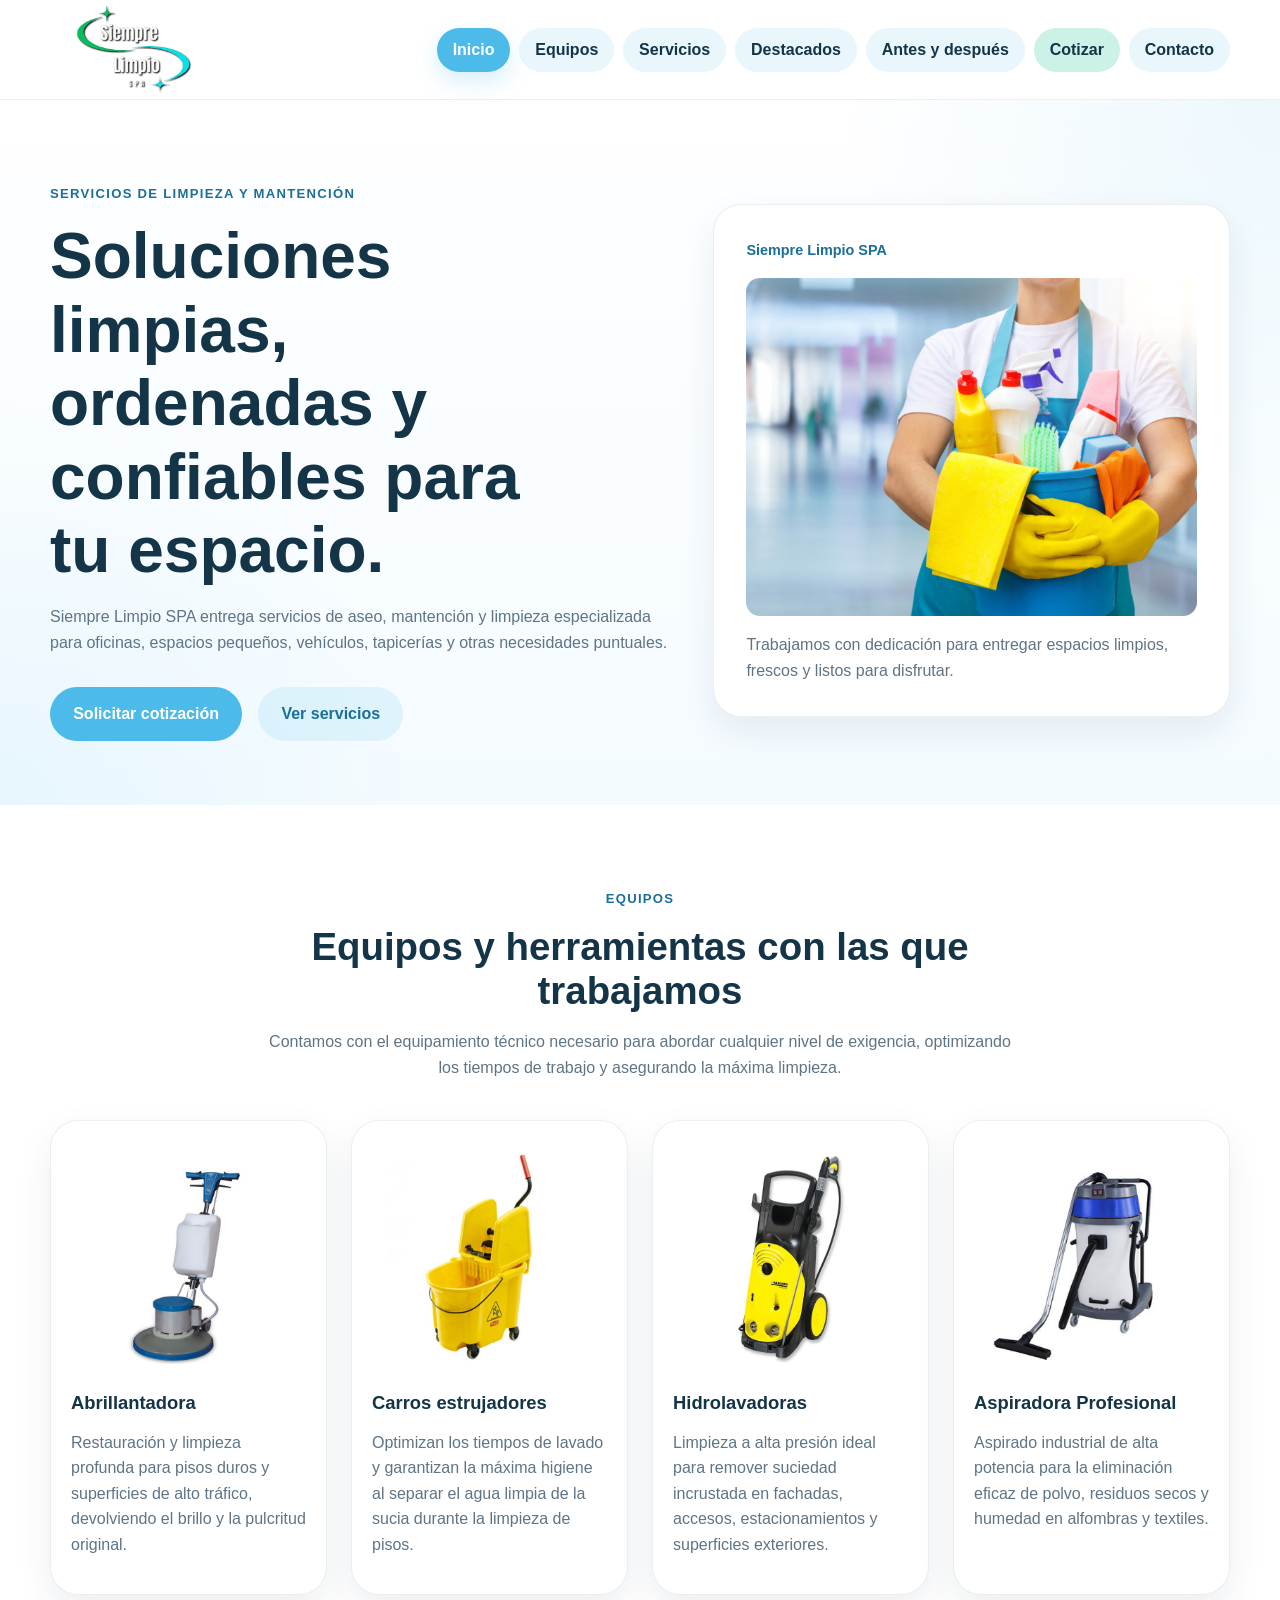
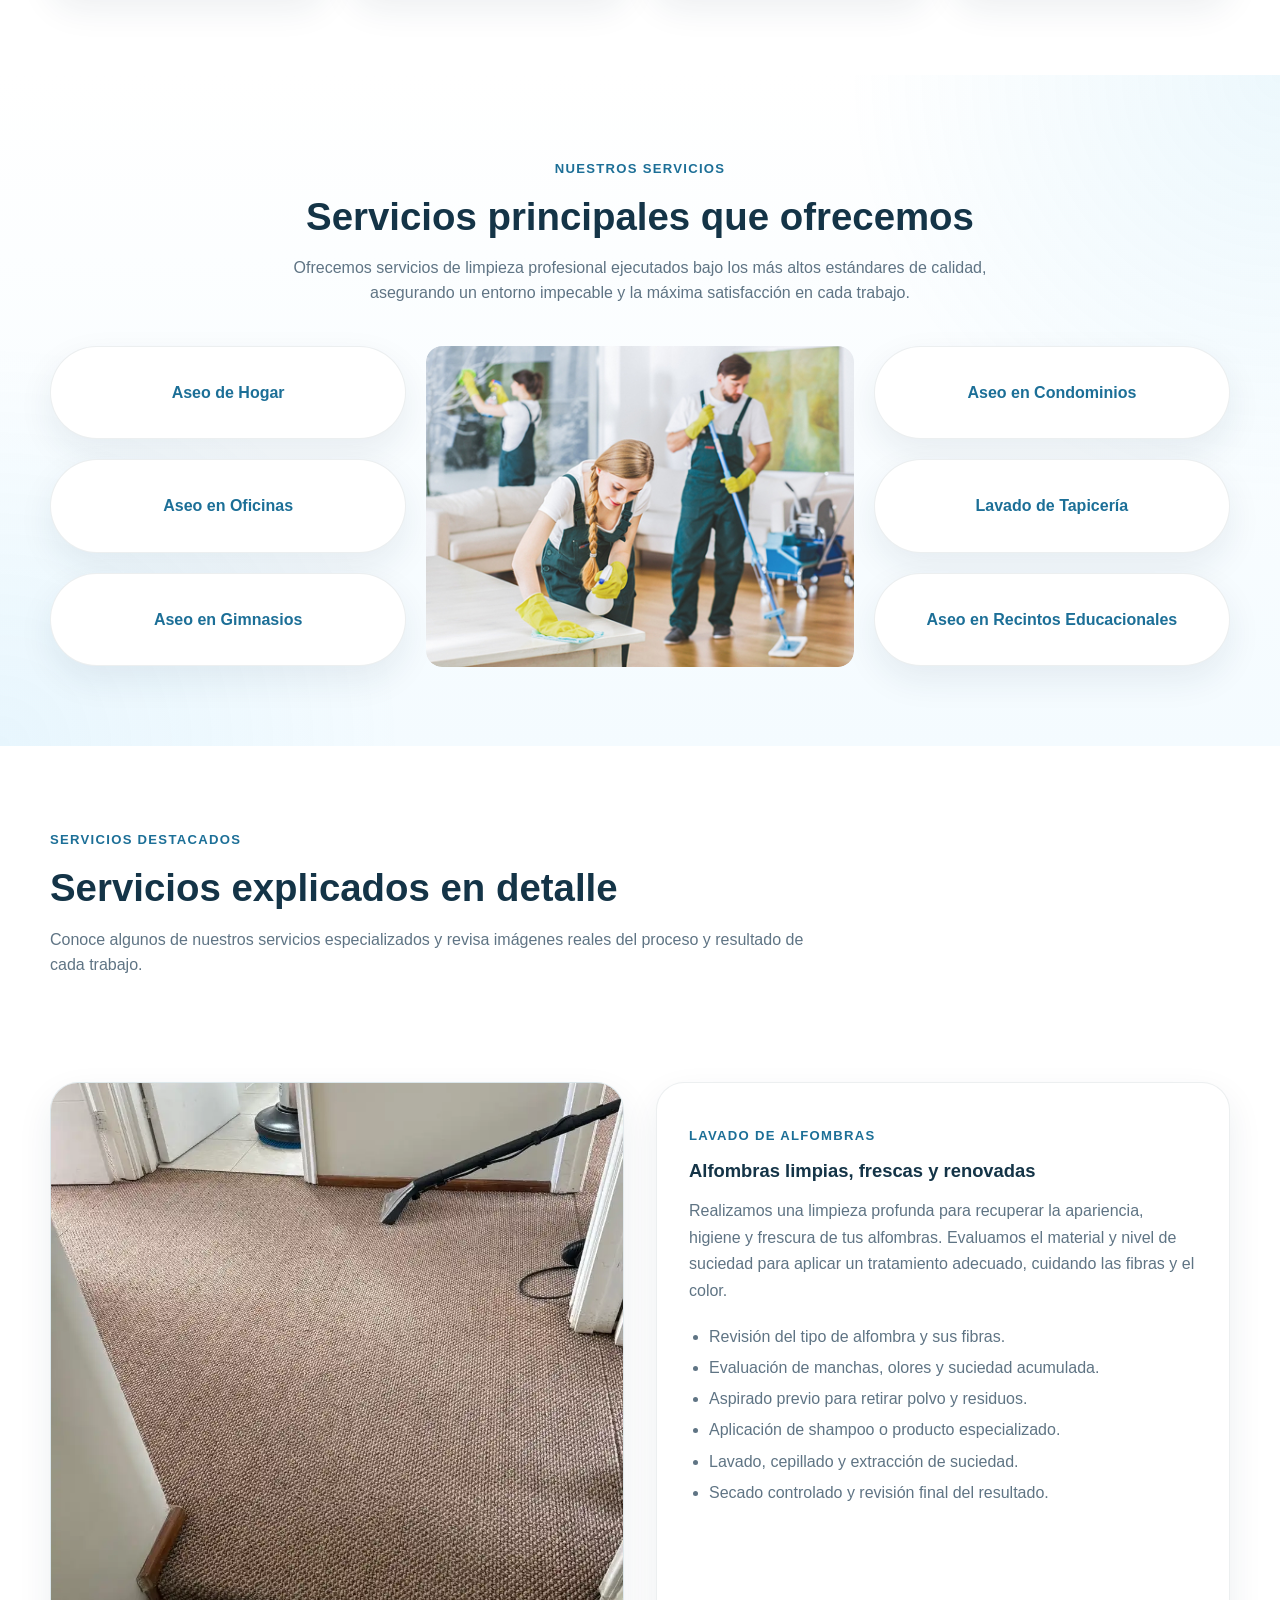
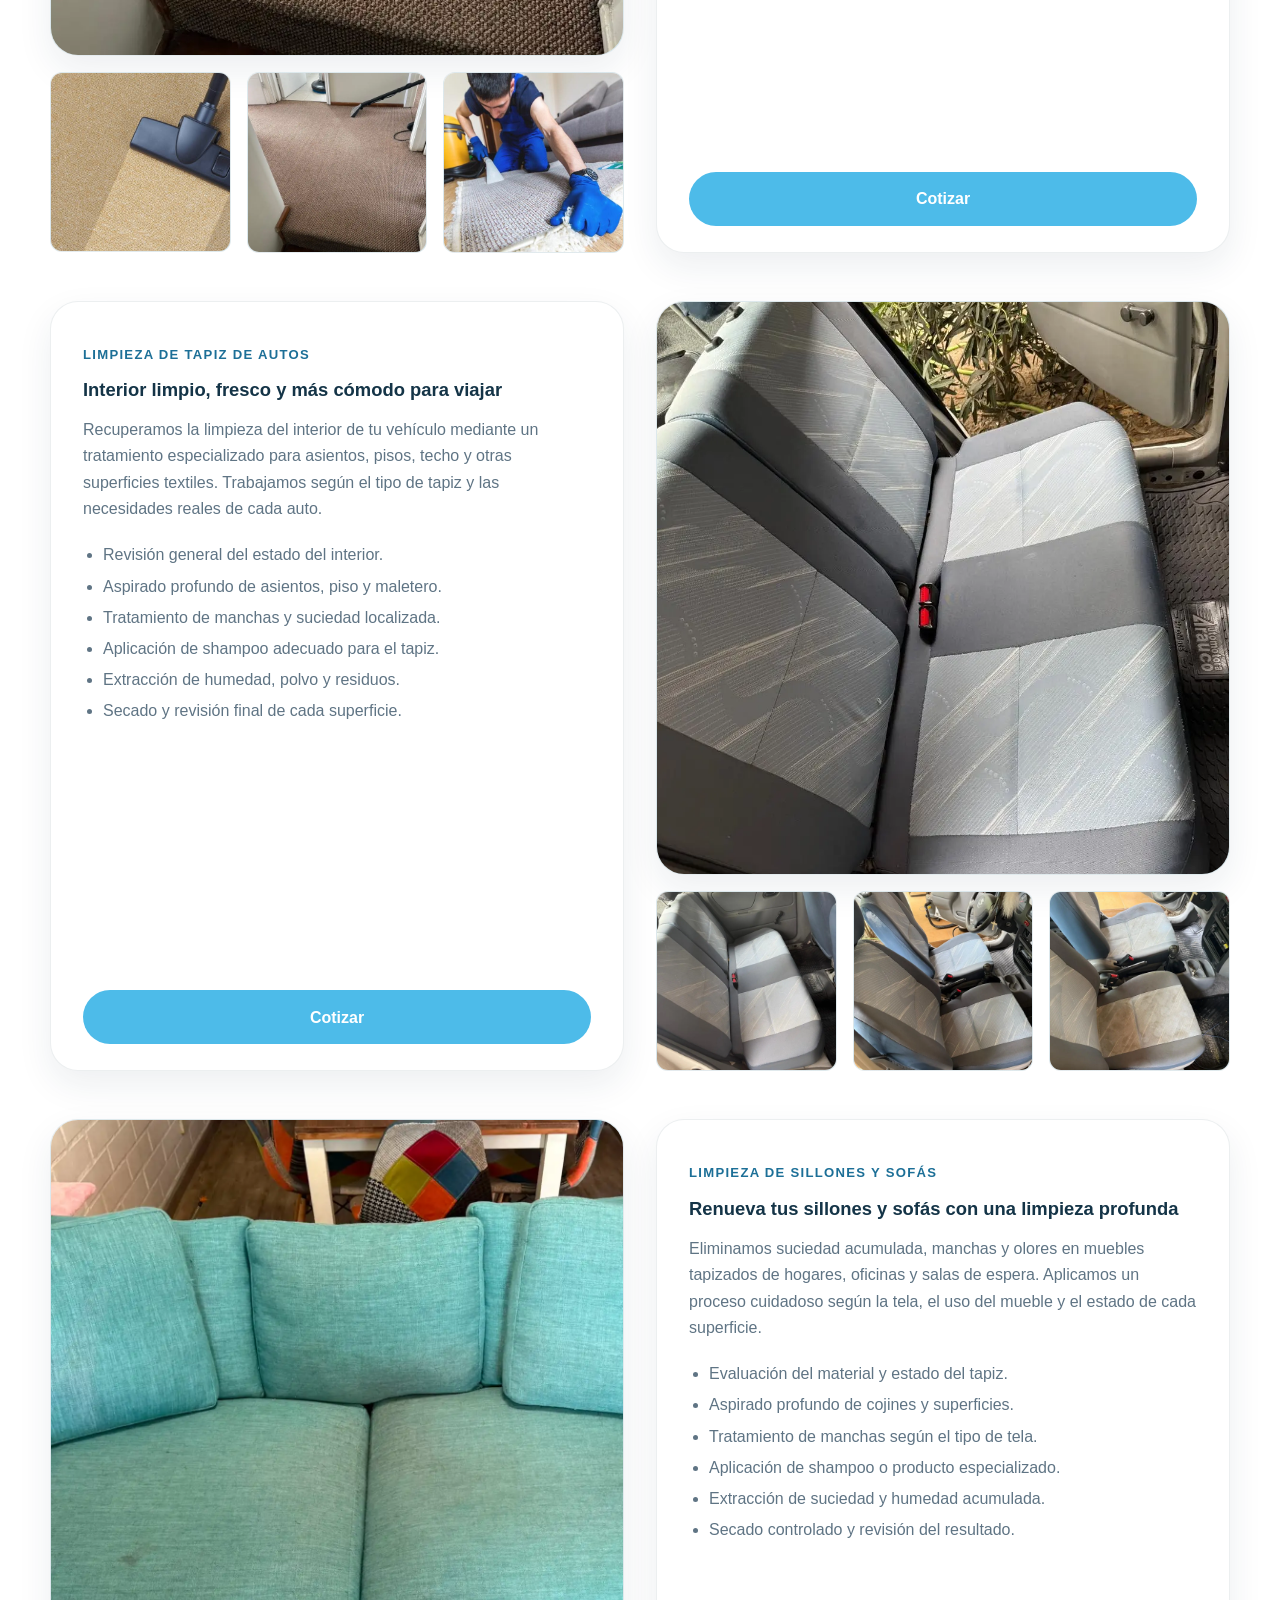
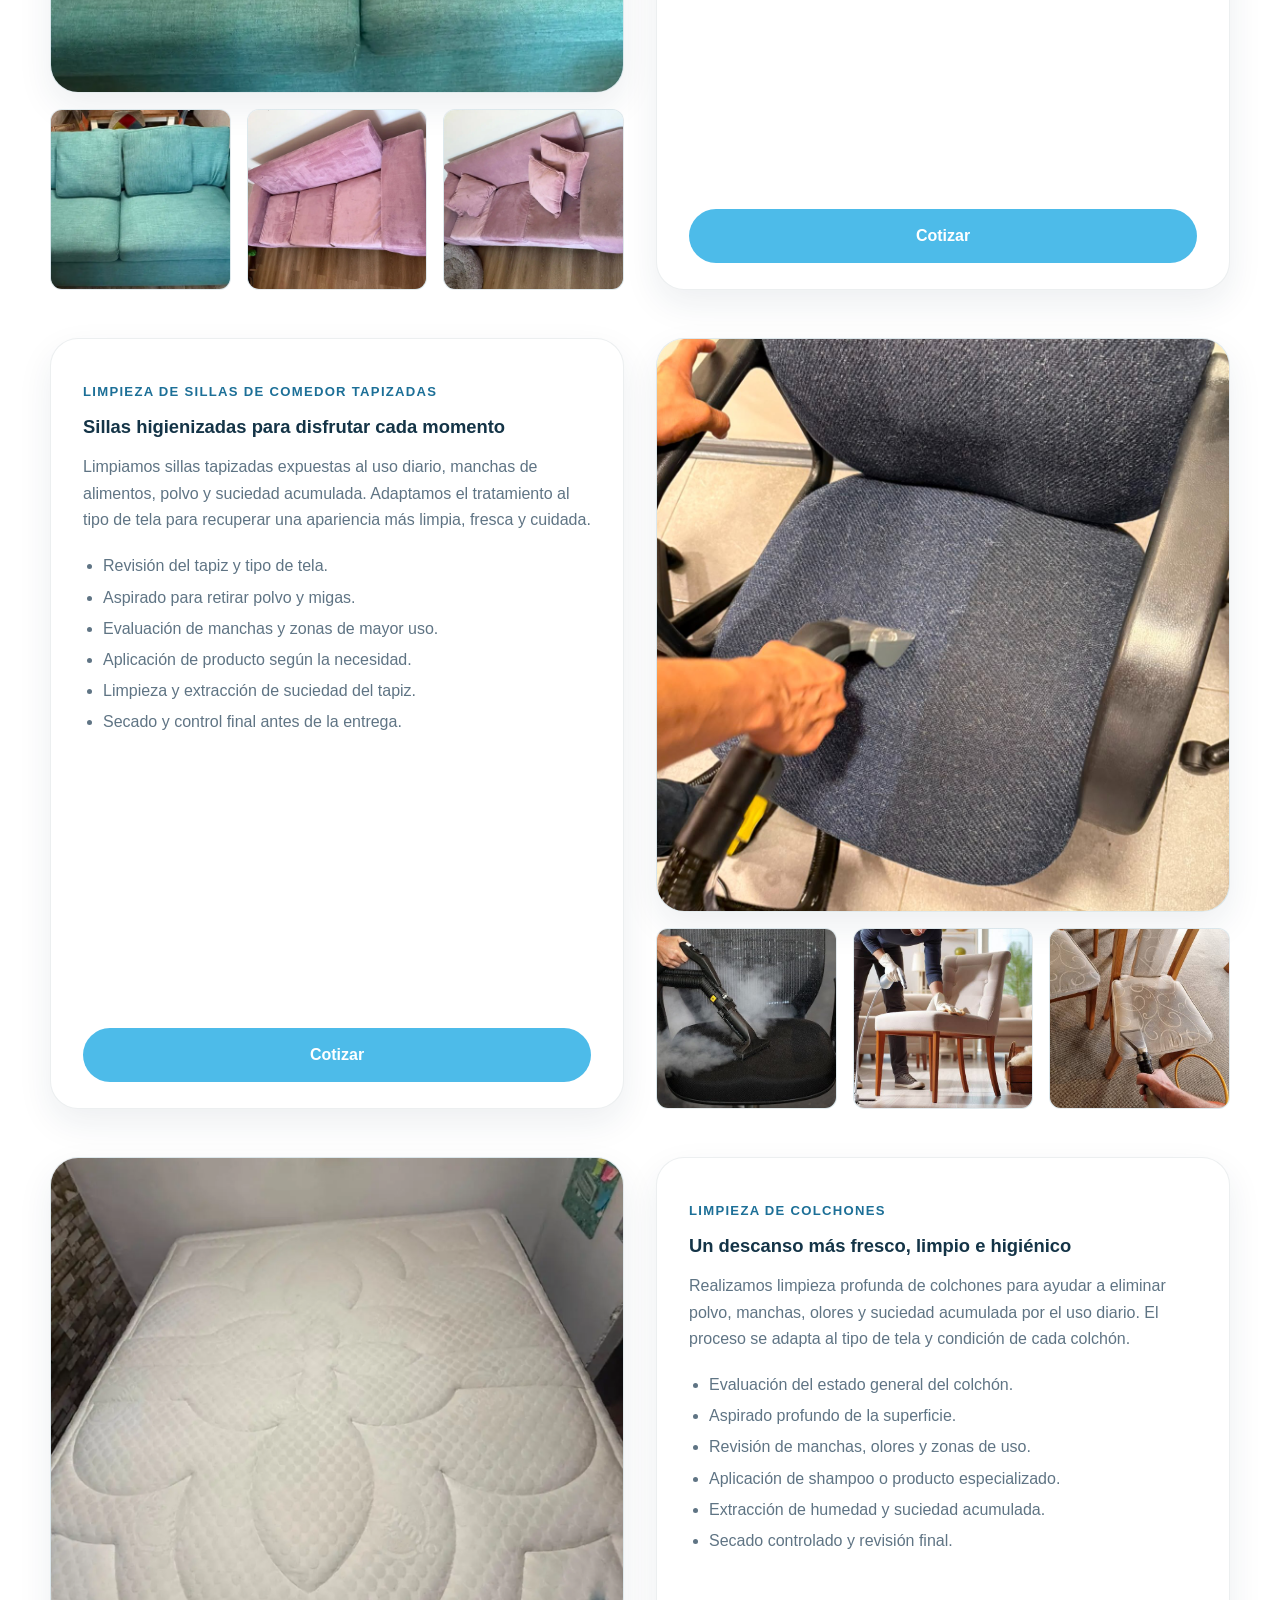
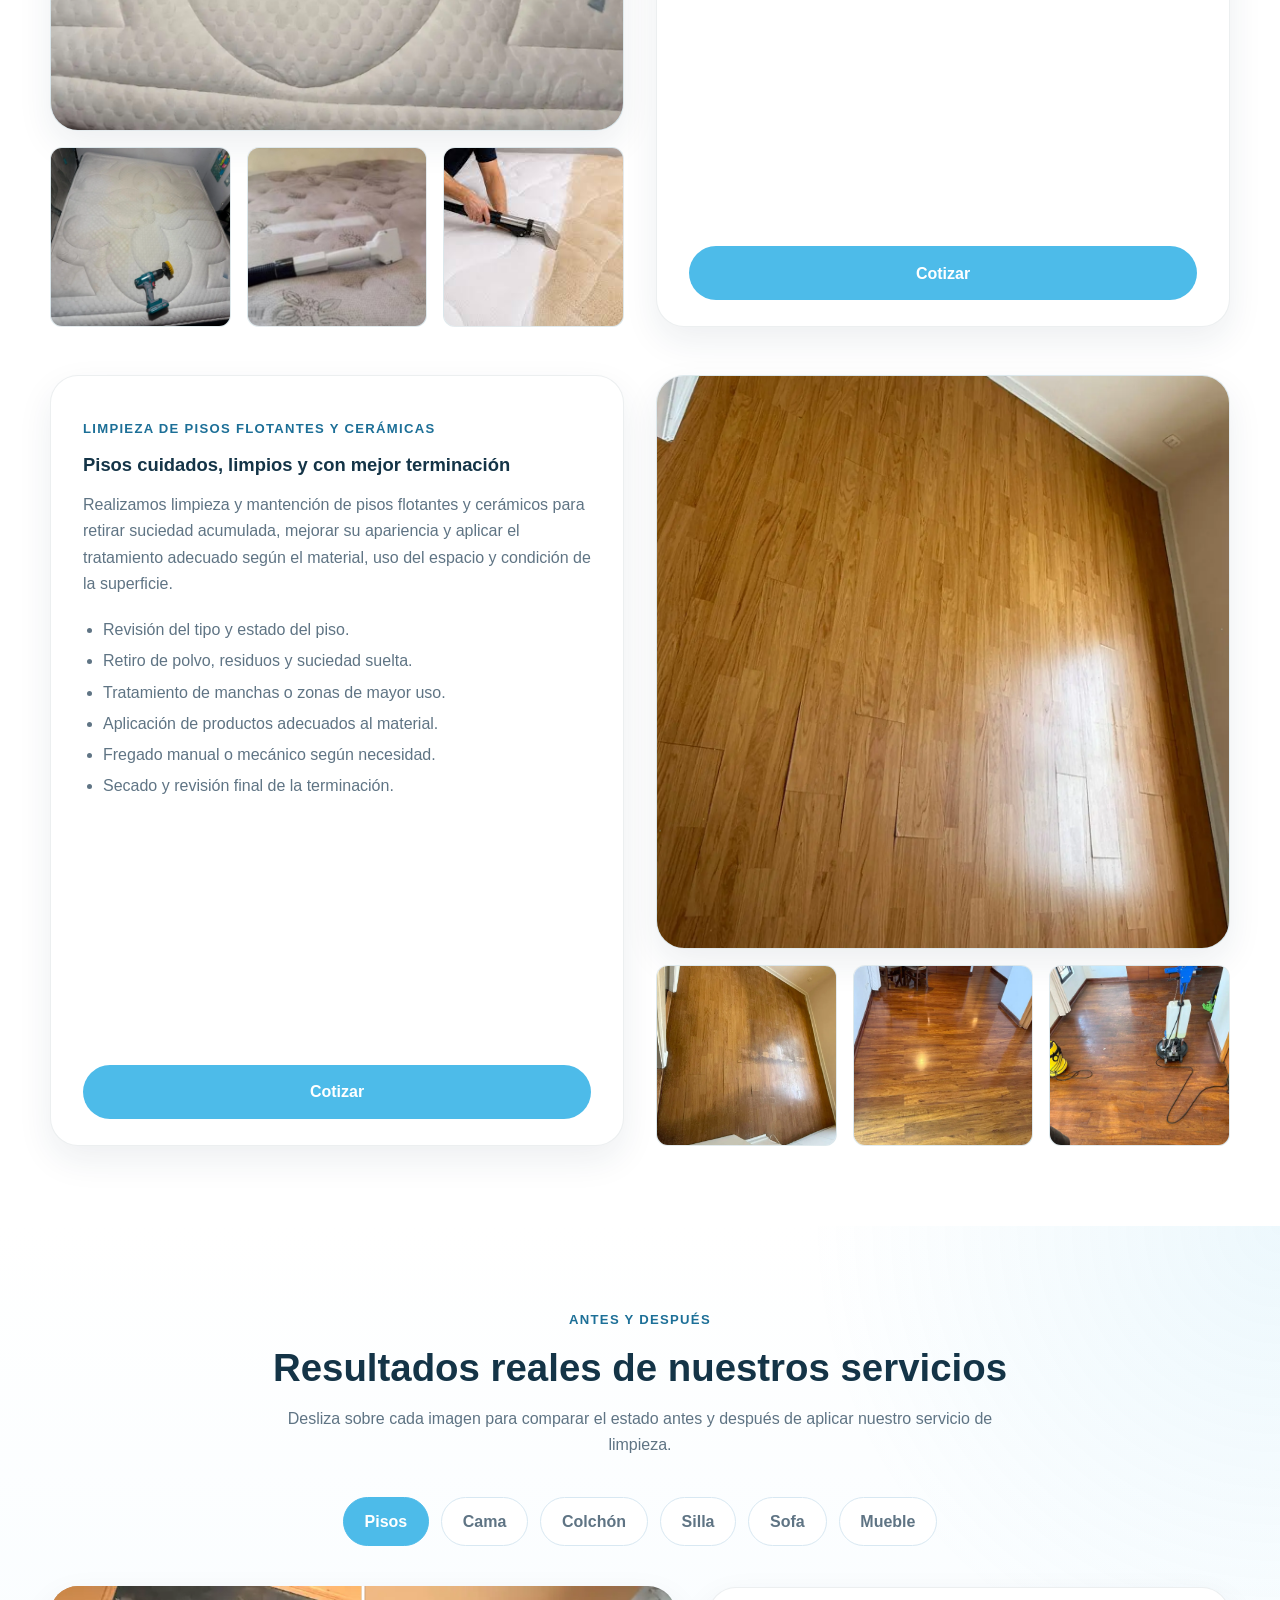
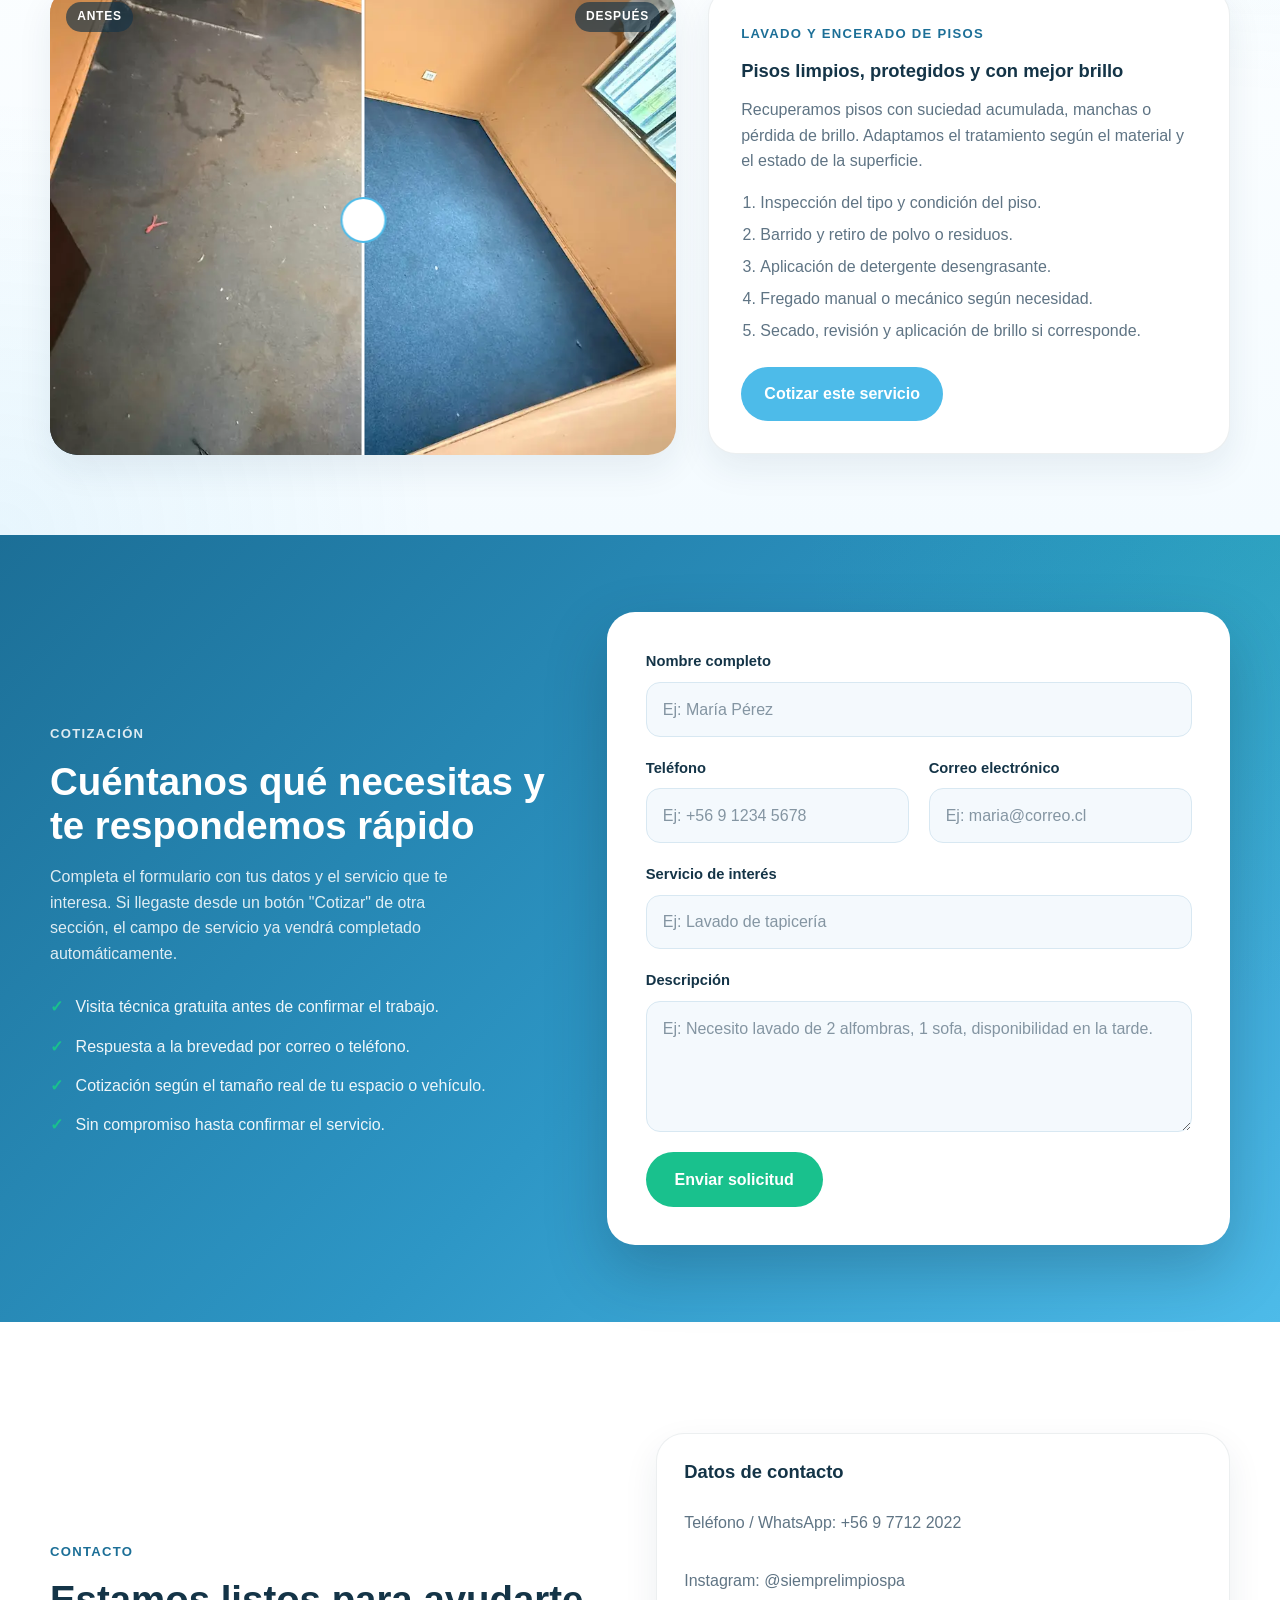
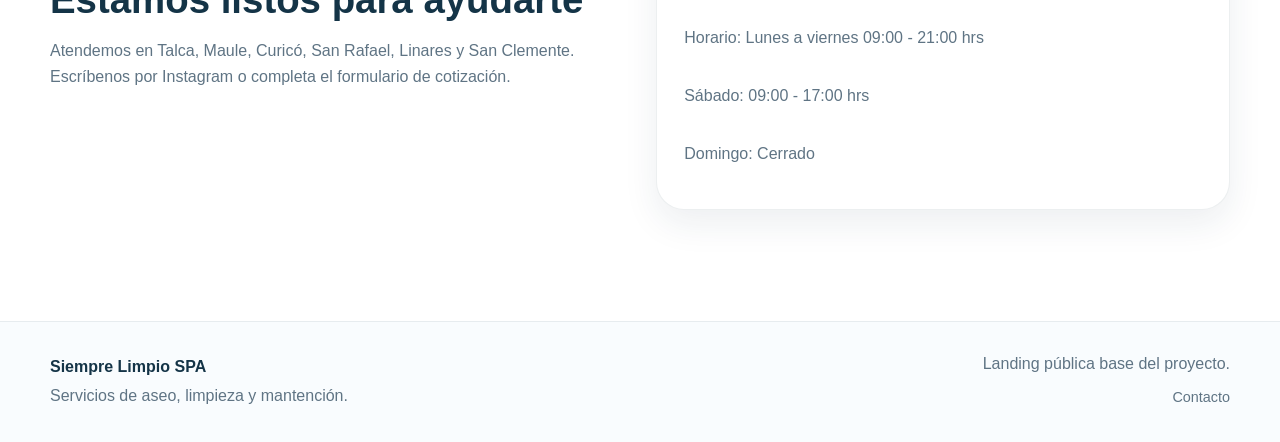
==== docs/index.html @ f2e1c802 "Se realizo la actualizacion de Docs" ====
<!DOCTYPE html>
<html lang="es">
<head>
    <meta charset="UTF-8">
    <meta name="viewport" content="width=device-width, initial-scale=1.0">

    <title>Siempre Limpio SPA</title>

    <meta
        name="description"
        content="Servicios de aseo, limpieza, tapicería, lavado de autos y mantenciones para hogares, oficinas y espacios pequeños."
    >

    <link rel="stylesheet" href="assets/css/public-layout.css">
    <link rel="stylesheet" href="assets/css/home.css">

    <!-- Opcional: descomenta estas líneas si copiaste estos archivos dentro de demo/ -->
    <link rel="icon" type="image/png" sizes="32x32" href="favicon-32x32.png">
    <link rel="icon" type="image/png" sizes="16x16" href="favicon-16x16.png">
    <link rel="apple-touch-icon" sizes="180x180" href="apple-touch-icon.png">
    <link rel="manifest" href="site.webmanifest">
</head>
<body>

<!-- ===================== HEADER / NAVEGACIÓN ===================== -->
<header class="header">
    <div class="container nav">
        <!-- Logo principal -->
        <a href="#inicio" class="logo" aria-label="Ir al inicio">
            <img
                src="assets/img/logo/logo-nav.png"
                alt="Siempre Limpio SPA"
                class="logo-image"
                width="220"
                height="90"
                loading="eager"
            >
        </a>

        <!-- Botón hamburguesa para menú responsive -->
        <button
            class="menu-toggle"
            type="button"
            aria-expanded="false"
            aria-controls="main-menu"
            aria-label="Abrir menú"
        >
            <span></span>
            <span></span>
            <span></span>
        </button>

        <!-- Menú principal, en el mismo orden que las secciones de la página -->
        <nav class="menu" id="main-menu">
            <a href="#inicio" class="nav-link is-current">Inicio</a>
            <a href="#equipos" class="nav-link">Equipos</a>
            <a href="#servicios" class="nav-link">Servicios</a>
            <a href="#destacados" class="nav-link">Destacados</a>
            <a href="#antes-despues" class="nav-link">Antes y después</a>
            <a href="#cotizar" class="nav-link nav-link-quote">Cotizar</a>
            <a href="#contacto" class="nav-link">Contacto</a>
        </nav>
    </div>
</header>

<main>

    <!-- ===================== HERO / INICIO ===================== -->
    <section class="hero section-tone-blue" id="inicio">
        <div class="container hero-grid">
            <div class="hero-content">
                <span class="tag">Servicios de limpieza y mantención</span>

                <h1>Soluciones limpias, ordenadas y confiables para tu espacio.</h1>

                <p>
                    Siempre Limpio SPA entrega servicios de aseo, mantención y limpieza
                    especializada para oficinas, espacios pequeños, vehículos, tapicerías
                    y otras necesidades puntuales.
                </p>

                <div class="hero-buttons">
                    <a
                        href="#cotizar"
                        class="btn btn-primary js-cotizar-btn"
                        data-service=""
                    >
                        Solicitar cotización
                    </a>

                    <a href="#servicios" class="btn btn-secondary">
                        Ver servicios
                    </a>
                </div>
            </div>

            <div class="hero-visual">
                <div class="hero-card">
                    <span class="hero-card-label">Siempre Limpio SPA</span>

                    <div class="hero-image">
                        <img
                            src="assets/img/inicio/principio-referencia.jpg"
                            alt="Equipo de Siempre Limpio SPA realizando un servicio de limpieza"
                            width="900"
                            height="675"
                            loading="eager"
                        >
                    </div>

                    <p class="hero-image-caption">
                        Trabajamos con dedicación para entregar espacios limpios, frescos
                        y listos para disfrutar.
                    </p>
                </div>
            </div>
        </div>
</section>

    <!-- ===================== EQUIPOS ===================== -->
    <section class="section equipments section-tone-white" id="equipos">
        <div class="container">
            <div class="section-heading">
                <span class="tag">Equipos</span>
                <h2>Equipos y herramientas con las que trabajamos</h2>
                <p>
                    Contamos con el equipamiento técnico necesario para abordar 
                    cualquier nivel de exigencia, optimizando los tiempos de trabajo 
                    y asegurando la máxima limpieza.
                </p>
            </div>

            <div class="equipment-grid">
                <article class="equipment-card">
                    <div class="equipment-image">
                        <img src="assets/img/herramientas/abrillantadora.png" 
                            alt="Abrillantadora industrial" 
                            width="600" 
                            height="600" 
                            loading="lazy"
                        >
                    </div>
                    <h3>Abrillantadora</h3>
                    <p>Restauración y limpieza profunda para pisos duros y superficies de alto tráfico, 
                        devolviendo el brillo y la pulcritud original.</p>
                </article>

                <article class="equipment-card">
                    <div class="equipment-image">
                        <img src="assets/img/herramientas/carros-estrujador.png" alt="Carro estrujador profesional" width="600" height="600" loading="lazy">
                    </div>
                    <h3>Carros estrujadores</h3>
                    <p>Optimizan los tiempos de lavado y garantizan la máxima higiene al separar 
                        el agua limpia de la sucia durante la limpieza de pisos.</p>
                </article>

                <article class="equipment-card">
                    <div class="equipment-image">
                        <img src="assets/img/herramientas/hidrolavadora.png" alt="Hidrolavadora profesional" width="600" height="600" loading="lazy">
                    </div>
                    <h3>Hidrolavadoras</h3>
                    <p>Limpieza a alta presión ideal para remover suciedad incrustada en 
                        fachadas, accesos, estacionamientos y superficies exteriores.</p>
                </article>

                <article class="equipment-card">
                    <div class="equipment-image">
                        <img src="assets/img/herramientas/aspiradoras.png" alt="Aspiradora profesional" width="600" height="600" loading="lazy">
                    </div>
                    <h3>Aspiradora Profesional</h3>
                    <p>Aspirado industrial de alta potencia para la eliminación eficaz de polvo, 
                        residuos secos y humedad en alfombras y textiles.</p>
                </article>
            </div>
        </div>
    </section>

    <!-- ===================== SERVICIOS / ÓRBITA ===================== -->
    <section class="section services-orbit section-tone-blue" id="servicios">
        <div class="container">
            <div class="section-heading">
                <span class="tag">Nuestros servicios</span>
                <h2>Servicios principales que ofrecemos</h2>
                <p>
                    Ofrecemos servicios de limpieza profesional ejecutados bajo los más altos 
                    estándares de calidad, asegurando un entorno impecable y la máxima
                    satisfacción en cada trabajo.
                </p>
            </div>

            <div class="orbit-layout">
                <a href="#cotizar" class="orbit-item js-cotizar-btn top-left" data-service="Aseo de hogar">
                    Aseo de Hogar
                </a>
                <a href="#cotizar" class="orbit-item js-cotizar-btn top-right" data-service="Aseo en condominios">
                    Aseo en Condominios
                </a>
                <a href="#cotizar" class="orbit-item js-cotizar-btn middle-left" data-service="Aseo en oficinas">
                    Aseo en Oficinas
                </a>

                <div class="orbit-center">
                    <div class="orbit-image large">
                        <img
                            src="assets/img/orbita/Imagen-Referencia.jpg"
                            alt="Equipo de Siempre Limpio SPA realizando un servicio de limpieza"
                            width="650"
                            height="650"
                            loading="lazy"
                        >
                    </div>
                </div>

                <a href="#cotizar" class="orbit-item js-cotizar-btn middle-right" data-service="Lavado de tapicería">
                    Lavado de Tapicería
                </a>
                <a href="#cotizar" class="orbit-item js-cotizar-btn bottom-left" data-service="Aseo en gimnasios">
                    Aseo en Gimnasios
                </a>
                <a href="#cotizar" class="orbit-item js-cotizar-btn bottom-right" data-service="Aseo en recintos educacionales">
                    Aseo en Recintos Educacionales
                </a>
            </div>
        </div>
    </section>

    <!-- ===================== SERVICIOS DESTACADOS ===================== -->
    <section class="section featured-services section-tone-white" id="destacados">
        <div class="container">
            <div class="section-heading left">
                <span class="tag">Servicios destacados</span>
                <h2>Servicios explicados en detalle</h2>
                <p>
                    Conoce algunos de nuestros servicios especializados y revisa imágenes
                    reales del proceso y resultado de cada trabajo.
                </p>
            </div>

            <!-- ==================== LAVADO DE ALFOMBRAS ==================== -->
            <article class="feature-block">
                <div class="feature-gallery">
                    <div class="gallery-main">
                        <img src="assets/img/servicios-destacados/lavado-alfombra/piso-limpio.webp" alt="Lavado profesional de alfombra" width="900" height="675" loading="lazy">
                    </div>

                    <div class="gallery-thumbs" aria-label="Galería de lavado de alfombras">
                        <button class="thumb gallery-thumb" type="button" aria-label="Ver imagen 2 de lavado de alfombras">
                            <img src="assets/img/servicios-destacados/lavado-alfombra/alfombra-2.jpg" alt="Proceso de limpieza de alfombra" width="300" height="300" loading="lazy">
                        </button>

                        <button class="thumb gallery-thumb" type="button" aria-label="Ver imagen 3 de lavado de alfombras">
                            <img src="assets/img/servicios-destacados/lavado-alfombra/piso-limpio.webp" alt="Aplicación de producto para lavar alfombra" width="300" height="300" loading="lazy">
                        </button>

                        <button class="thumb gallery-thumb" type="button" aria-label="Ver imagen 4 de lavado de alfombras">
                            <img src="assets/img/servicios-destacados/lavado-alfombra/alfombra-4.jpg" alt="Alfombra limpia después del servicio" width="300" height="300" loading="lazy">
                        </button>
                    </div>
                </div>

                <div class="feature-content">
                    <span class="tag">Lavado de alfombras</span>
                    <h3>Alfombras limpias, frescas y renovadas</h3>
                    <p>
                        Realizamos una limpieza profunda para recuperar la apariencia, higiene y
                        frescura de tus alfombras. Evaluamos el material y nivel de suciedad para
                        aplicar un tratamiento adecuado, cuidando las fibras y el color.
                    </p>

                    <ul class="feature-list">
                        <li>Revisión del tipo de alfombra y sus fibras.</li>
                        <li>Evaluación de manchas, olores y suciedad acumulada.</li>
                        <li>Aspirado previo para retirar polvo y residuos.</li>
                        <li>Aplicación de shampoo o producto especializado.</li>
                        <li>Lavado, cepillado y extracción de suciedad.</li>
                        <li>Secado controlado y revisión final del resultado.</li>
                    </ul>

                    <a href="#cotizar" class="btn btn-primary js-cotizar-btn" data-service="Lavado de alfombras">
                        Cotizar
                    </a>
                </div>
            </article>

            <!-- ==================== TAPIZ DE AUTOS ==================== -->
            <article class="feature-block reverse">
                <div class="feature-gallery">
                    <div class="gallery-main">
                        <img src="assets/img/servicios-destacados/tapiz-autos/tapiz-auto-limpio.webp" alt="Limpieza profesional de tapiz de auto" width="900" height="675" loading="lazy">

                    </div>

                    <div class="gallery-thumbs" aria-label="Galería de limpieza de tapiz de autos">
                        <button class="thumb gallery-thumb" type="button" aria-label="Ver imagen 2 de limpieza de tapiz de autos">
                            <img src="assets/img/servicios-destacados/tapiz-autos/tapiz-auto-sucio.webp" alt="Limpieza de asientos de auto" width="300" height="300" loading="lazy">

                        </button>

                        <button class="thumb gallery-thumb" type="button" aria-label="Ver imagen 3 de limpieza de tapiz de autos">
                            <img src="assets/img/servicios-destacados/tapiz-autos/tapiz-auto-2-limpio.webp" alt="Extracción de suciedad en tapiz de vehículo" width="300" height="300" loading="lazy">
                        </button>

                        <button class="thumb gallery-thumb" type="button" aria-label="Ver imagen 4 de limpieza de tapiz de autos">
                            <img src="assets/img/servicios-destacados/tapiz-autos/tapiz-auto-2-sucio.webp" alt="Interior de auto limpio después del servicio" width="300" height="300" loading="lazy">
                        </button>
                    </div>
                </div>

                <div class="feature-content">
                    <span class="tag">Limpieza de tapiz de autos</span>
                    <h3>Interior limpio, fresco y más cómodo para viajar</h3>

                    <p>
                        Recuperamos la limpieza del interior de tu vehículo mediante un tratamiento
                        especializado para asientos, pisos, techo y otras superficies textiles.
                        Trabajamos según el tipo de tapiz y las necesidades reales de cada auto.
                    </p>

                    <ul class="feature-list">
                        <li>Revisión general del estado del interior.</li>
                        <li>Aspirado profundo de asientos, piso y maletero.</li>
                        <li>Tratamiento de manchas y suciedad localizada.</li>
                        <li>Aplicación de shampoo adecuado para el tapiz.</li>
                        <li>Extracción de humedad, polvo y residuos.</li>
                        <li>Secado y revisión final de cada superficie.</li>
                    </ul>

                    <a href="#cotizar" class="btn btn-primary js-cotizar-btn" data-service="Limpieza de tapiz de autos">
                        Cotizar
                    </a>
                </div>
            </article>

            <!-- ==================== SILLONES Y SOFÁS ==================== -->
            <article class="feature-block">
                <div class="feature-gallery">
                    <div class="gallery-main">
                        <img src="assets/img/servicios-destacados/sillones-sofas/sofa-celeste-antes.webp" alt="Limpieza profesional de sillón" width="900" height="675" loading="lazy">
                    </div>

                    <div class="gallery-thumbs" aria-label="Galería de limpieza de sillones y sofás">
                        <button class="thumb gallery-thumb" type="button" aria-label="Ver imagen 2 de limpieza de sillones y sofás">
                            <img src="assets/img/servicios-destacados/sillones-sofas/sofa-celeste-despues.webp" alt="Aplicación de producto sobre sillón" width="300" height="300" loading="lazy">
                        </button>

                        <button class="thumb gallery-thumb" type="button" aria-label="Ver imagen 3 de limpieza de sillones y sofás">
                            <img src="assets/img/servicios-destacados/sillones-sofas/sofa-rosado-limpio.webp" alt="Proceso de limpieza de sofá" width="300" height="300" loading="lazy">

                        </button>

                        <button class="thumb gallery-thumb" type="button" aria-label="Ver imagen 4 de limpieza de sillones y sofás">
                            <img src="assets/img/servicios-destacados/sillones-sofas/sofa-rosado-sucio.webp" alt="Sofá limpio después del servicio" width="300" height="300" loading="lazy">
                        </button>
                    </div>
                </div>

                <div class="feature-content">
                    <span class="tag">Limpieza de sillones y sofás</span>
                    <h3>Renueva tus sillones y sofás con una limpieza profunda</h3>

                    <p>
                        Eliminamos suciedad acumulada, manchas y olores en muebles tapizados de
                        hogares, oficinas y salas de espera. Aplicamos un proceso cuidadoso según
                        la tela, el uso del mueble y el estado de cada superficie.
                    </p>

                    <ul class="feature-list">
                        <li>Evaluación del material y estado del tapiz.</li>
                        <li>Aspirado profundo de cojines y superficies.</li>
                        <li>Tratamiento de manchas según el tipo de tela.</li>
                        <li>Aplicación de shampoo o producto especializado.</li>
                        <li>Extracción de suciedad y humedad acumulada.</li>
                        <li>Secado controlado y revisión del resultado.</li>
                    </ul>

                    <a href="#cotizar" class="btn btn-primary js-cotizar-btn" data-service="Limpieza de sillones y sofás">
                        Cotizar
                    </a>
                </div>
            </article>

            <!-- ==================== SILLAS DE COMEDOR ==================== -->
            <article class="feature-block reverse">
                <div class="feature-gallery">
                    <div class="gallery-main">
                        <img src="assets/img/servicios-destacados/sillas-comedor/silla-azul.jpg" alt="Limpieza de sillas de comedor tapizadas" width="900" height="675" loading="lazy">
                    </div>

                    <div class="gallery-thumbs" aria-label="Galería de limpieza de sillas de comedor">
                        <button class="thumb gallery-thumb" type="button" aria-label="Ver imagen 2 de limpieza de sillas de comedor">
                            <img src="assets/img/servicios-destacados/sillas-comedor/silla-1.jpg" alt="Limpieza de tapiz de silla" width="300" height="300" loading="lazy">
                        </button>

                        <button class="thumb gallery-thumb" type="button" aria-label="Ver imagen 3 de limpieza de sillas de comedor">
                            <img src="assets/img/servicios-destacados/sillas-comedor/silla-2.jpg" alt="Proceso de lavado de silla tapizada" width="300" height="300" loading="lazy">
                        </button>

                        <button class="thumb gallery-thumb" type="button" aria-label="Ver imagen 4 de limpieza de sillas de comedor">
                            <img src="assets/img/servicios-destacados/sillas-comedor/silla-3.jpg" alt="Silla tapizada limpia después del servicio" width="300" height="300" loading="lazy">
                        </button>
                    </div>
                </div>

                <div class="feature-content">
                    <span class="tag">Limpieza de sillas de comedor tapizadas</span>
                    <h3>Sillas higienizadas para disfrutar cada momento</h3>

                    <p>
                        Limpiamos sillas tapizadas expuestas al uso diario, manchas de alimentos,
                        polvo y suciedad acumulada. Adaptamos el tratamiento al tipo de tela para
                        recuperar una apariencia más limpia, fresca y cuidada.
                    </p>

                    <ul class="feature-list">
                        <li>Revisión del tapiz y tipo de tela.</li>
                        <li>Aspirado para retirar polvo y migas.</li>
                        <li>Evaluación de manchas y zonas de mayor uso.</li>
                        <li>Aplicación de producto según la necesidad.</li>
                        <li>Limpieza y extracción de suciedad del tapiz.</li>
                        <li>Secado y control final antes de la entrega.</li>
                    </ul>

                    <a href="#cotizar" class="btn btn-primary js-cotizar-btn" data-service="Limpieza de sillas de comedor tapizadas">
                        Cotizar
                    </a>
                </div>
            </article>

            <!-- ==================== COLCHONES ==================== -->
            <article class="feature-block">
                <div class="feature-gallery">
                    <div class="gallery-main">
                        <img src="assets/img/servicios-destacados/colchones/cama-2-despues.webp" alt="Lavado profesional de colchón" width="900" height="675" loading="lazy">
                        
                    </div>

                    <div class="gallery-thumbs" aria-label="Galería de lavado de colchones">
                        <button class="thumb gallery-thumb" type="button" aria-label="Ver imagen 2 de lavado de colchones">
                            <img src="assets/img/servicios-destacados/colchones/cama-2-antes.webp" alt="Proceso de limpieza de colchón" width="300" height="300" loading="lazy">
                        </button>

                        <button class="thumb gallery-thumb" type="button" aria-label="Ver imagen 3 de lavado de colchones">
                            <img src="assets/img/servicios-destacados/colchones/colchon-1.jpg" alt="Extracción de suciedad de colchón" width="300" height="300" loading="lazy">
                        </button>

                        <button class="thumb gallery-thumb" type="button" aria-label="Ver imagen 4 de lavado de colchones">
                            <img src="assets/img/servicios-destacados/colchones/colchon-2.jpg" alt="Colchón limpio después del servicio" width="300" height="300" loading="lazy">
                        </button>
                    </div>
                </div>

                <div class="feature-content">
                    <span class="tag">Limpieza de colchones</span>
                    <h3>Un descanso más fresco, limpio e higiénico</h3>

                    <p>
                        Realizamos limpieza profunda de colchones para ayudar a eliminar polvo,
                        manchas, olores y suciedad acumulada por el uso diario. El proceso se adapta
                        al tipo de tela y condición de cada colchón.
                    </p>

                    <ul class="feature-list">
                        <li>Evaluación del estado general del colchón.</li>
                        <li>Aspirado profundo de la superficie.</li>
                        <li>Revisión de manchas, olores y zonas de uso.</li>
                        <li>Aplicación de shampoo o producto especializado.</li>
                        <li>Extracción de humedad y suciedad acumulada.</li>
                        <li>Secado controlado y revisión final.</li>
                    </ul>

                    <a href="#cotizar" class="btn btn-primary js-cotizar-btn" data-service="Limpieza de colchones">
                        Cotizar
                    </a>
                </div>
            </article>

            <!-- ==================== PISOS ==================== -->
            <article class="feature-block reverse">
                <div class="feature-gallery">
                    <div class="gallery-main">
                        <img src="assets/img/servicios-destacados/pisos/piso-cafe-despues.webp" alt="Limpieza profesional de pisos flotantes y cerámicas" width="900" height="675" loading="lazy">
                    </div>

                    <div class="gallery-thumbs" aria-label="Galería de limpieza de pisos flotantes y cerámicas">
                        <button class="thumb gallery-thumb" type="button" aria-label="Ver imagen 2 de limpieza de pisos">
                            <img src="assets/img/servicios-destacados/pisos/piso-cafe-antes.webp" alt="Limpieza de piso cerámico" width="300" height="300" loading="lazy">
                        </button>

                        <button class="thumb gallery-thumb" type="button" aria-label="Ver imagen 3 de limpieza de pisos">
                            <img src="assets/img/servicios-destacados/pisos/piso-flotante-limpio.webp" alt="Lavado de piso flotante" width="300" height="300" loading="lazy">
                        </button>

                        <button class="thumb gallery-thumb" type="button" aria-label="Ver imagen 4 de limpieza de pisos">
                            <img src="assets/img/servicios-destacados/pisos/piso-flotante-sucio.webp" alt="Piso limpio después del servicio" width="300" height="300" loading="lazy">
                        </button>
                    </div>
                </div>

                <div class="feature-content">
                    <span class="tag">Limpieza de pisos flotantes y cerámicas</span>
                    <h3>Pisos cuidados, limpios y con mejor terminación</h3>

                    <p>
                        Realizamos limpieza y mantención de pisos flotantes y cerámicos para retirar
                        suciedad acumulada, mejorar su apariencia y aplicar el tratamiento adecuado
                        según el material, uso del espacio y condición de la superficie.
                    </p>

                    <ul class="feature-list">
                        <li>Revisión del tipo y estado del piso.</li>
                        <li>Retiro de polvo, residuos y suciedad suelta.</li>
                        <li>Tratamiento de manchas o zonas de mayor uso.</li>
                        <li>Aplicación de productos adecuados al material.</li>
                        <li>Fregado manual o mecánico según necesidad.</li>
                        <li>Secado y revisión final de la terminación.</li>
                    </ul>

                    <a href="#cotizar" class="btn btn-primary js-cotizar-btn" data-service="Limpieza de pisos flotantes y cerámicas">
                        Cotizar
                    </a>
                </div>
            </article>
        </div>
    </section>


    <!-- ===================== ANTES Y DESPUÉS ===================== -->
    <section class="section before-after section-tone-blue" id="antes-despues">
        <div class="container">
            <div class="section-heading">
                <span class="tag">Antes y después</span>
                <h2>Resultados reales de nuestros servicios</h2>
                <p>
                    Desliza sobre cada imagen para comparar el estado antes y después
                    de aplicar nuestro servicio de limpieza.
                </p>
            </div>

            <!---- Pestañas de comparación -->
            <div class="ba-tabs" role="tablist" aria-label="Seleccionar servicio para comparar">
                <button class="ba-tab is-active" role="tab" aria-selected="true" data-target="pisos" type="button">
                    Pisos
                </button>
                <button class="ba-tab" role="tab" aria-selected="false" data-target="cama" type="button">
                    Cama
                </button>
                <button class="ba-tab" role="tab" aria-selected="false" data-target="colchon" type="button">
                    Colchón
                </button>
                <button class="ba-tab" role="tab" aria-selected="false" data-target="silla" type="button">
                    Silla
                </button>
                <button class="ba-tab" role="tab" aria-selected="false" data-target="sofa" type="button">
                    Sofa
                </button>
                <button class="ba-tab" role="tab" aria-selected="false" data-target="mueble" type="button">
                    Mueble
                </button>
            </div>

            <div class="ba-panels">

                <!---- Panel: Pisos -->
                <div class="ba-panel is-active" id="pisos" data-service="pisos">
                    <div class="ba-slider-wrap">
                        <div class="ba-slider" data-before="Antes" data-after="Después">
                            <img
                                class="ba-image ba-image-before"
                                src="assets/img/antes-despues/piso-azul-despues.webp"
                                alt="Piso después del servicio de limpieza"
                                width="800"
                                height="600"
                                loading="lazy"
                            >

                            <img
                                class="ba-image ba-image-after"
                                src="assets/img/antes-despues/piso-azul-antes.webp"
                                alt="Piso antes del servicio de limpieza"
                                width="800"
                                height="600"
                                loading="lazy"
                            >
                            <div class="ba-divider"></div>
                            <input
                                type="range"
                                class="ba-range"
                                min="0"
                                max="100"
                                value="50"
                                aria-label="Deslizar para comparar piso antes y después"
                            >
                        </div>
                    </div>

                    <div class="ba-info">
                        <span class="tag">Lavado y encerado de pisos</span>
                        <h3>Pisos limpios, protegidos y con mejor brillo</h3>
                        <p>
                            Recuperamos pisos con suciedad acumulada, manchas o pérdida de brillo.
                            Adaptamos el tratamiento según el material y el estado de la superficie.
                        </p>

                        <ol class="ba-steps">
                            <li>Inspección del tipo y condición del piso.</li>
                            <li>Barrido y retiro de polvo o residuos.</li>
                            <li>Aplicación de detergente desengrasante.</li>
                            <li>Fregado manual o mecánico según necesidad.</li>
                            <li>Secado, revisión y aplicación de brillo si corresponde.</li>
                        </ol>
                        <a href="#cotizar" class="btn btn-primary js-cotizar-btn" data-service="Lavado y encerado de pisos">
                            Cotizar este servicio
                        </a>
                    </div>
                </div>

                <!---- Panel: Cama -->
                <div class="ba-panel" id="cama" data-service="cama">
                    <div class="ba-slider-wrap">
                        <div class="ba-slider" data-before="Antes" data-after="Después">
                            <img
                                class="ba-image ba-image-before"
                                src="assets/img/antes-despues/cama-despues.webp"
                                alt="Base de cama después de la limpieza"
                                width="800"
                                height="600"
                                loading="lazy"
                            >

                            <img
                                class="ba-image ba-image-after"
                                src="assets/img/antes-despues/cama-antes.webp"
                                alt="Base de cama antes de la limpieza"
                                width="800"
                                height="600"
                                loading="lazy"
                            >
                            <div class="ba-divider"></div>
                            <input
                                type="range"
                                class="ba-range"
                                min="0"
                                max="100"
                                value="50"
                                aria-label="Deslizar para comparar cama antes y después"
                            >
                        </div>
                    </div>

                    <div class="ba-info">
                        <span class="tag">Limpieza de camas</span>
                        <h3>Una base de cama más limpia y fresca</h3>
                        <p>
                            Realizamos limpieza profunda de bases tapizadas para retirar polvo,
                            suciedad, manchas y olores acumulados por el uso diario.
                        </p>

                        <ol class="ba-steps">
                            <li>Revisión del tapiz y zonas a tratar.</li>
                            <li>Aspirado profundo de toda la superficie.</li>
                            <li>Tratamiento de manchas o suciedad localizada.</li>
                            <li>Aplicación de producto adecuado para la tela.</li>
                            <li>Extracción de humedad y secado controlado.</li>
                        </ol>
                        <a href="#cotizar" class="btn btn-primary js-cotizar-btn" data-service="Limpieza de camas">
                            Cotizar este servicio
                        </a>
                    </div>
                </div>

                <!---- Panel: Colchón -->
                <div class="ba-panel" id="colchon" data-service="colchon">
                    <div class="ba-slider-wrap">
                        <div class="ba-slider" data-before="Antes" data-after="Después">
                            <img
                                class="ba-image ba-image-before"
                                src="assets/img/antes-despues/colchon-despues.webp"
                                alt="Colchón después de la limpieza"
                                width="800"
                                height="600"
                                loading="lazy"
                            >

                            <img
                                class="ba-image ba-image-after"
                                src="assets/img/antes-despues/colchon-antes.webp"
                                alt="Colchón antes de la limpieza"
                                width="800"
                                height="600"
                                loading="lazy"
>
                            <div class="ba-divider"></div>
                            <input
                                type="range"
                                class="ba-range"
                                min="0"
                                max="100"
                                value="50"
                                aria-label="Deslizar para comparar colchón antes y después"
                            >
                        </div>
                    </div>

                    <div class="ba-info">
                        <span class="tag">Limpieza de colchones</span>
                        <h3>Un colchón más limpio para descansar mejor</h3>
                        <p>
                            Ayudamos a eliminar polvo, manchas, olores y suciedad acumulada para
                            mejorar la higiene y frescura de tu espacio de descanso.
                        </p>

                        <ol class="ba-steps">
                            <li>Evaluación general del estado del colchón.</li>
                            <li>Aspirado profundo de la superficie.</li>
                            <li>Revisión de manchas y zonas de mayor uso.</li>
                            <li>Aplicación de shampoo o producto especializado.</li>
                            <li>Extracción de humedad y secado controlado.</li>
                        </ol>
                        <a href="#cotizar" class="btn btn-primary js-cotizar-btn" data-service="Limpieza de colchones">
                            Cotizar este servicio
                        </a>
                    </div>
                </div>

                <!---- Panel: Silla -->
                <div class="ba-panel" id="silla" data-service="silla">
                    <div class="ba-slider-wrap">
                        <div class="ba-slider" data-before="Antes" data-after="Después">
                            <img
                                class="ba-image ba-image-before"
                                src="assets/img/antes-despues/silla-azul-despues.webp"
                                alt="Silla después de la limpieza"
                                width="800"
                                height="600"
                                loading="lazy"
                            >

                            <img
                                class="ba-image ba-image-after"
                                src="assets/img/antes-despues/silla-azul-antes.webp"
                                alt="Silla antes de la limpieza"
                                width="800"
                                height="600"
                                loading="lazy"
                            >
                            <div class="ba-divider"></div>
                            <input
                                type="range"
                                class="ba-range"
                                min="0"
                                max="100"
                                value="50"
                                aria-label="Deslizar para comparar silla antes y después"
                            >
                        </div>
                    </div>

                    <div class="ba-info">
                        <span class="tag">Limpieza de sillas</span>
                        <h3>Sillas renovadas para tu hogar u oficina</h3>
                        <p>
                            Limpiamos sillas de comedor, oficina o espera para retirar polvo,
                            manchas y suciedad acumulada en telas de uso frecuente.
                        </p>

                        <ol class="ba-steps">
                            <li>Evaluación del tapiz y tipo de material.</li>
                            <li>Aspirado para retirar polvo y residuos.</li>
                            <li>Tratamiento de manchas según la tela.</li>
                            <li>Aplicación de producto de limpieza especializado.</li>
                            <li>Extracción, secado y revisión final.</li>
                        </ol>
                        <a href="#cotizar" class="btn btn-primary js-cotizar-btn" data-service="Limpieza de sillas">
                            Cotizar este servicio
                        </a>
                    </div>
                </div>

                <!---- Panel: Sofa -->
                <div class="ba-panel" id="sofa" data-service="sofa">
                    <div class="ba-slider-wrap">
                        <div class="ba-slider" data-before="Antes" data-after="Después">
                            <img
                                class="ba-image ba-image-before"
                                src="assets/img/antes-despues/sofa-gris-despues.webp"
                                alt="Sofá después de la limpieza"
                                width="800"
                                height="600"
                                loading="lazy"
                            >

                            <img
                                class="ba-image ba-image-after"
                                src="assets/img/antes-despues/sofa-gris-antes.webp"
                                alt="Sofá antes de la limpieza"
                                width="800"
                                height="600"
                                loading="lazy"
                            >
                            <div class="ba-divider"></div>
                            <input
                                type="range"
                                class="ba-range"
                                min="0"
                                max="100"
                                value="50"
                                aria-label="Deslizar para comparar Sofa antes y después"
                            >
                        </div>
                    </div>

                    <div class="ba-info">
                        <span class="tag">Limpieza de sofas</span>
                        <h3>Sofás más limpios, frescos y agradables</h3>
                        <p>
                            Recuperamos muebles tapizados con manchas, olores o suciedad acumulada
                            por el uso diario en hogares, oficinas y salas de espera.
                        </p>

                        <ol class="ba-steps">
                            <li>Evaluación del tipo de tela y estado del sofá.</li>
                            <li>Aspirado profundo de cojines y superficies.</li>
                            <li>Tratamiento de manchas o zonas específicas.</li>
                            <li>Aplicación de producto adecuado al tapiz.</li>
                            <li>Extracción de humedad, secado y revisión final.</li>
                        </ol>
                        <a href="#cotizar" class="btn btn-primary js-cotizar-btn" data-service="Limpieza de sofas">
                            Cotizar este servicio
                        </a>
                    </div>
                </div>

                <!---- Panel: Mueble -->
                <div class="ba-panel" id="mueble" data-service="mueble">
                    <div class="ba-slider-wrap">
                        <div class="ba-slider" data-before="Antes" data-after="Después">
                            <img
                                class="ba-image ba-image-before"
                                src="assets/img/antes-despues/muebles-despues.webp"
                                alt="Mueble después de la limpieza"
                                width="800"
                                height="600"
                                loading="lazy"
                            >

                            <img
                                class="ba-image ba-image-after"
                                src="assets/img/antes-despues/mueble-antes.webp"
                                alt="Mueble antes de la limpieza"
                                width="800"
                                height="600"
                                loading="lazy"
                            >
                            <div class="ba-divider"></div>
                            <input
                                type="range"
                                class="ba-range"
                                min="0"
                                max="100"
                                value="50"
                                aria-label="Deslizar para comparar mueble antes y después"
                            >
                        </div>
                    </div>

                    <div class="ba-info">
                        <span class="tag">Limpieza de muebles</span>
                        <h3>Muebles renovados y listos para disfrutar</h3>
                        <p>
                            Aplicamos una limpieza adecuada para ayudar a recuperar la apariencia,
                            frescura e higiene de muebles tapizados de distintos materiales.
                        </p>

                        <ol class="ba-steps">
                            <li>Revisión del material y estado del tapiz.</li>
                            <li>Aspirado profundo de la superficie.</li>
                            <li>Identificación de manchas y zonas de uso.</li>
                            <li>Aplicación de producto según la tela.</li>
                            <li>Extracción de suciedad, secado y control final.</li>
                        </ol>
                        <a href="#cotizar" class="btn btn-primary js-cotizar-btn" data-service="Limpieza de muebles">
                            Cotizar este servicio
                        </a>
                    </div>
                </div>

            </div>
        </div>
    </section>

    <!---- ===================== COTIZAR ===================== -->
    <section class="section quote-section" id="cotizar">
        <div class="container quote-grid">

            <!-- Columna izquierda: explicación y beneficios -->
            <div class="quote-info">
                <span class="tag tag-inverse">Cotización</span>
                <h2>Cuéntanos qué necesitas y te respondemos rápido</h2>
                <p>
                    Completa el formulario con tus datos y el servicio que te interesa.
                    Si llegaste desde un botón "Cotizar" de otra sección, el campo de
                    servicio ya vendrá completado automáticamente.
                </p>

                <ul class="quote-benefits">
                    <li>Visita técnica gratuita antes de confirmar el trabajo.</li>
                    <li>Respuesta a la brevedad por correo o teléfono.</li>
                    <li>Cotización según el tamaño real de tu espacio o vehículo.</li>
                    <li>Sin compromiso hasta confirmar el servicio.</li>
                </ul>
            </div>

            <!---- Columna derecha: formulario de cotización -->
            <div class="quote-card">
                <form class="quote-form" id="quote-form">
                    <div class="field">
                        <label for="cotizar-nombre">Nombre completo</label>
                        <input
                            type="text"
                            id="cotizar-nombre"
                            name="nombre"
                            placeholder="Ej: María Pérez"
                            required
                        >
                    </div>

                    <div class="field-row">
                        <div class="field">
                            <label for="cotizar-telefono">Teléfono</label>
                            <input
                                type="tel"
                                id="cotizar-telefono"
                                name="telefono"
                                placeholder="Ej: +56 9 1234 5678"
                                required
                            >
                        </div>

                        <div class="field">
                            <label for="cotizar-correo">Correo electrónico</label>
                            <input
                                type="email"
                                id="cotizar-correo"
                                name="correo"
                                placeholder="Ej: maria@correo.cl"
                                required
                            >
                        </div>
                    </div>

                    <div class="field">
                        <label for="cotizar-servicio">Servicio de interés</label>
                        <input
                            type="text"
                            id="cotizar-servicio"
                            name="servicio"
                            placeholder="Ej: Lavado de tapicería"
                        >
                    </div>

                    <div class="field">
                        <label for="cotizar-descripcion">Descripción</label>
                        <textarea
                            id="cotizar-descripcion"
                            name="descripcion"
                            rows="4"
                            placeholder="Ej: Necesito lavado de 2 alfombras, 1 sofa, disponibilidad en la tarde."
                        ></textarea>
                    </div>

                    <button type="submit" class="btn btn-quote-submit">
                        Enviar solicitud
                    </button>

                    <p class="quote-success" id="quote-success" hidden>
                        ¡Gracias! Tu solicitud fue registrada. Te contactaremos pronto.
                    </p>
                </form>
            </div>

        </div>
    </section>

    <!---- ===================== CONTACTO ===================== -->
    <section class="section contact section-tone-white contact-tall" id="contacto">
        <div class="container section-grid">
            <div>
                <span class="tag">Contacto</span>
                <h2>Estamos listos para ayudarte</h2>
                <p>
                    Atendemos en Talca, Maule, Curicó, San Rafael, Linares y San Clemente.
                    Escríbenos por Instagram o completa el formulario de cotización.
                </p>
            </div>

            <div class="contact-card">
                <h3>Datos de contacto</h3>
                <p>Teléfono / WhatsApp: +56 9 7712 2022</p>
                <p>Instagram: @siemprelimpiospa</p>
                <p>Horario: Lunes a viernes 09:00 - 21:00 hrs</p>
                <p>Sábado: 09:00 - 17:00 hrs</p>
                <p>Domingo: Cerrado</p>
            </div>
        </div>
    </section>

</main>

<!---- ===================== FOOTER ===================== -->
<footer class="footer">
    <div class="container footer-wrap">
        <div class="footer-brand">
            <p class="footer-title">Siempre Limpio SPA</p>
            <p class="footer-text">Servicios de aseo, limpieza y mantención.</p>
        </div>

        <div class="footer-side">
            <p class="footer-text">Landing pública base del proyecto.</p>
            <a href="#contacto" class="admin-link">Contacto</a>
        </div>
    </div>
</footer>

<!------ Scripts externos específicos de la página -->
<script src="assets/js/nav.js"></script>
<script src="assets/js/before-after.js"></script>
<script src="assets/js/quote-form.js"></script>
<script src="assets/js/featured-gallery.js"></script>
</body>
</html>
---- docs/assets/css/public-layout.css ----
:root {
    --color-bg: #ffffff;
    --color-surface: #f4f9fd;
    --color-surface-2: #edf6fc;
    --color-border: #d8e8f2;
    --color-text: #143447;
    --color-text-soft: #5f7484;
    --color-primary: #4dbbe9;
    --color-primary-dark: #2d96c5;
    --color-primary-deep: #1c6f97;
    --color-accent: #19c18d;
    --color-accent-dark: #119168;
    --color-white: #ffffff;
    --shadow-soft: 0 14px 35px rgba(20, 52, 71, 0.08);
    --radius-sm: 12px;
    --radius-md: 18px;
    --radius-lg: 28px;
    --max-width: 1180px;
}

* {
    box-sizing: border-box;
}

html {
    scroll-behavior: smooth;
}

body {
    margin: 0;
    font-family: Arial, sans-serif;
    background: var(--color-bg);
    color: var(--color-text);
    line-height: 1.6;
}

a {
    text-decoration: none;
}

img {
    display: block;
    max-width: 100%;
}

button,
input,
textarea,
select {
    font: inherit;
}

.container {
    width: min(calc(100% - 2rem), var(--max-width));
    margin: 0 auto;
}

.header {
    position: sticky;
    top: 0;
    z-index: 1000;
    background: rgba(255, 255, 255, 0.96);
    border-bottom: 1px solid rgba(20, 52, 71, 0.08);
    backdrop-filter: blur(10px);
}

.nav {
    display: flex;
    align-items: center;
    justify-content: space-between;
    gap: 1.5rem;
    padding: 1rem 0;
    position: relative;
}

header,
.navbar {
    height: 100px;
    display: flex;
    align-items: center;
    overflow: visible;
}

.logo {
    display: flex;
    align-items: center;
    height: auto;
    min-width: 0;
    overflow: visible;
}

.logo-image {
    width: auto;
    height: 90px;
    max-width: 260px;
    object-fit: contain;
    display: block;
}

.logo-mark {
    position: relative;
    width: 58px;
    height: 58px;
    border-radius: 50%;
    background: linear-gradient(180deg, #ffffff 0%, #eef8fd 100%);
    box-shadow: inset 0 0 0 1px rgba(45, 150, 197, 0.16);
    overflow: hidden;
}

.arc {
    position: absolute;
    display: block;
    height: 8px;
    border-radius: 999px;
    transform: rotate(-28deg);
}

.arc-blue {
    background: var(--color-primary);
}

.arc-green {
    background: var(--color-accent);
}

.arc-blue-top {
    width: 34px;
    top: 10px;
    left: 10px;
}

.arc-green-middle {
    width: 39px;
    top: 24px;
    left: 8px;
}

.arc-blue-bottom {
    width: 32px;
    bottom: 10px;
    right: 8px;
}

.menu {
    display: flex;
    align-items: center;
    gap: 0.55rem;
    flex-wrap: wrap;
}

/* -----------------------------------------------------------
   Links del menú principal
   - Estado normal: celeste suave + texto oscuro
   - Hover: botón más visible
   - Activo: azul principal + texto blanco
----------------------------------------------------------- */
.menu .nav-link {
    display: inline-flex;
    align-items: center;
    justify-content: center;
    min-height: 44px;
    padding: 0.72rem 1rem;
    border-radius: 999px;
    background: rgba(77, 187, 233, 0.12);
    color: var(--color-text);
    font-weight: 700;
    line-height: 1;
    transition:
        background 0.2s ease,
        color 0.2s ease,
        transform 0.2s ease,
        box-shadow 0.2s ease;
}

.menu .nav-link:hover {
    background: rgba(77, 187, 233, 0.20);
    color: var(--color-primary-deep);
    transform: translateY(-1px);
}

.menu .nav-link:focus-visible {
    outline: none;
    box-shadow: 0 0 0 3px rgba(77, 187, 233, 0.22);
}

/* -----------------------------------------------------------
   Estado activo general
----------------------------------------------------------- */
.menu .nav-link.is-current {
    background: var(--color-primary);
    color: var(--color-white);
    box-shadow: 0 10px 22px rgba(77, 187, 233, 0.22);
}

.menu .nav-link.is-current:hover {
    background: var(--color-primary-dark);
    color: var(--color-white);
}

/* -----------------------------------------------------------
   Cotizar en estado normal:
   verde suave, pero más notorio
----------------------------------------------------------- */
.menu .nav-link-quote {
    background: rgba(25, 193, 141, 0.22);
    color: var(--color-text);
}

.menu .nav-link-quote:hover {
    background: rgba(25, 193, 141, 0.30);
    color: var(--color-accent-dark);
}

/* -----------------------------------------------------------
   Cuando Cotizar está activa, usa el mismo azul
   de las demás opciones activas
----------------------------------------------------------- */
.menu .nav-link-quote.is-current {
    background: var(--color-primary);
    color: var(--color-white);
}

.menu .nav-link-quote.is-current:hover {
    background: var(--color-primary-dark);
    color: var(--color-white);
}

.menu-toggle {
    display: none;
    width: 48px;
    height: 48px;
    border: none;
    border-radius: 14px;
    background: var(--color-surface);
    cursor: pointer;
    padding: 0;
    position: relative;
}

.menu-toggle span {
    position: absolute;
    left: 12px;
    width: 24px;
    height: 2.5px;
    background: var(--color-primary-deep);
    border-radius: 999px;
    transition: transform 0.25s ease, opacity 0.2s ease, top 0.25s ease;
}

.menu-toggle span:nth-child(1) {
    top: 16px;
}

.menu-toggle span:nth-child(2) {
    top: 23px;
}

.menu-toggle span:nth-child(3) {
    top: 30px;
}

.menu-toggle.is-open span:nth-child(1) {
    top: 23px;
    transform: rotate(45deg);
}

.menu-toggle.is-open span:nth-child(2) {
    opacity: 0;
}

.menu-toggle.is-open span:nth-child(3) {
    top: 23px;
    transform: rotate(-45deg);
}

.btn {
    display: inline-flex;
    align-items: center;
    justify-content: center;
    min-height: 48px;
    padding: 0.88rem 1.45rem;
    border-radius: 999px;
    border: none;
    cursor: pointer;
    font-weight: 700;
    transition: transform 0.2s ease, background 0.2s ease, color 0.2s ease;
}

.btn:hover {
    transform: translateY(-2px);
}

.btn-primary {
    background: var(--color-primary);
    color: var(--color-white);
}

.btn-primary:hover {
    background: var(--color-primary-dark);
}

.btn-secondary {
    background: rgba(77, 187, 233, 0.14);
    color: var(--color-primary-deep);
}

.btn-secondary:hover {
    background: rgba(77, 187, 233, 0.22);
}

.btn-nav {
    background: var(--color-surface);
    color: var(--color-primary-deep) !important;
    padding-inline: 1rem;
}

.section {
    padding: 5rem 0;
}

.alt {
    background: var(--color-surface);
}

.tag {
    display: inline-block;
    margin-bottom: 1rem;
    color: var(--color-primary-deep);
    font-size: 0.82rem;
    font-weight: 700;
    letter-spacing: 0.08rem;
    text-transform: uppercase;
}

h1, h2, h3 {
    margin-top: 0;
    line-height: 1.15;
    color: var(--color-text);
}

h2 {
    font-size: clamp(1.85rem, 3vw, 2.8rem);
    margin-bottom: 1rem;
}

h3 {
    font-size: 1.15rem;
    margin-bottom: 0.75rem;
}

p,
li {
    color: var(--color-text-soft);
}

.section-heading {
    max-width: 760px;
    margin: 0 auto 2.5rem;
    text-align: center;
}

.section-heading.left {
    text-align: left;
    margin-inline: 0;
}

.section-grid,
.footer-wrap,
.cta-band-content {
    display: grid;
    gap: 2rem;
}

.section-grid {
    grid-template-columns: repeat(2, 1fr);
    align-items: start;
}

.contact-card {
    background: var(--color-white);
    border: 1px solid rgba(20, 52, 71, 0.08);
    border-radius: var(--radius-lg);
    box-shadow: var(--shadow-soft);
    padding: 1.7rem;
}

.placeholder-box {
    display: flex;
    align-items: center;
    justify-content: center;
    min-height: 180px;
    background:
        linear-gradient(135deg, rgba(77, 187, 233, 0.16), rgba(25, 193, 141, 0.10)),
        linear-gradient(180deg, #f6fbff 0%, #eef7fd 100%);
    color: var(--color-primary-deep);
    border: 1px dashed rgba(28, 111, 151, 0.18);
    border-radius: var(--radius-md);
    font-weight: 700;
    text-align: center;
    padding: 1rem;
}

.footer {
    background: #f9fcfe;
    border-top: 1px solid rgba(20, 52, 71, 0.08);
    padding: 1.7rem 0 2rem;
}

.footer-wrap {
    grid-template-columns: repeat(2, 1fr);
    align-items: end;
}

.footer-title {
    margin: 0 0 0.2rem;
    color: var(--color-text);
    font-weight: 700;
}

.footer-text {
    margin: 0.1rem 0;
    color: var(--color-text-soft);
}

.footer-side {
    text-align: right;
}

.admin-link {
    display: inline-block;
    margin-top: 0.5rem;
    color: var(--color-text-soft);
    font-size: 0.9rem;
    border-bottom: 1px solid transparent;
    transition: color 0.2s ease, border-color 0.2s ease;
}

.admin-link:hover {
    color: var(--color-primary-deep);
    border-color: rgba(28, 111, 151, 0.35);
}

@media (max-width: 920px) {
    .menu-toggle {
        display: inline-block;
    }

    .menu {
        position: absolute;
        top: calc(100% + 0.7rem);
        right: 0;
        width: min(320px, calc(100vw - 2rem));
        display: none;
        flex-direction: column;
        align-items: flex-start;
        gap: 0.9rem;
        padding: 1rem;
        background: var(--color-white);
        border: 1px solid rgba(20, 52, 71, 0.08);
        border-radius: 20px;
        box-shadow: var(--shadow-soft);
    }

    .menu.is-open {
        display: flex;
    }

    .menu a,
    .menu .btn-nav {
        width: 100%;
    }

    .menu .btn-nav {
        justify-content: center;
    }
}

@media (max-width: 820px) {
    .section,
    .hero {
        padding: 4rem 0;
    }

    .section-grid,
    .footer-wrap,
    .cta-band-content {
        grid-template-columns: 1fr;
    }

    .footer-side {
        text-align: left;
    }
}

@media (max-width: 640px) {
    .brand-name {
        font-size: 0.95rem;
    }

    .brand-sub {
        font-size: 0.66rem;
        letter-spacing: 0.16rem;
    }
}
---- docs/assets/css/home.css ----
.hero {
    padding: 5rem 0 4rem;
    background:
        radial-gradient(circle at top left, rgba(77, 187, 233, 0.22), transparent 30%),
        radial-gradient(circle at bottom right, rgba(77, 187, 233, 0.14), transparent 28%),
        linear-gradient(180deg, #ffffff 0%, #f5fbff 100%);
}

.hero-grid {
    display: grid;
    grid-template-columns: 1.1fr 0.9fr;
    gap: 2rem;
    align-items: center;
}

.hero-content h1 {
    font-size: clamp(2.4rem, 5vw, 4.4rem);
    margin-bottom: 1rem;
    max-width: 14ch;
}

.hero-buttons {
    display: flex;
    gap: 1rem;
    flex-wrap: wrap;
    margin-top: 2rem;
}

.hero-card {
    background: var(--color-white);
    border: 1px solid rgba(20, 52, 71, 0.08);
    border-radius: var(--radius-lg);
    box-shadow: var(--shadow-soft);
    padding: 2rem;
}

.hero-card-label {
    display: inline-block;
    margin-bottom: 1rem;
    font-size: 0.9rem;
    font-weight: 700;
    color: var(--color-primary-deep);
}

/* Imagen principal de la sección Inicio */
.hero-image {
    width: 100%;
    aspect-ratio: 4 / 3;
    margin-bottom: 1rem;
    border-radius: 14px;
    overflow: hidden;
    background: var(--color-surface);
}

.hero-image img {
    width: 100%;
    height: 100%;
    display: block;
    object-fit: cover;
    object-position: center;
}

/* Texto breve ubicado debajo de la imagen */
.hero-image-caption {
    margin: 0;
    color: var(--color-text-soft);
    line-height: 1.6;
}

.equipment-grid {
    display: grid;
    grid-template-columns: repeat(4, 1fr);
    gap: 1.5rem;
}

.equipment-card {
    background: var(--color-white);
    border: 1px solid rgba(20, 52, 71, 0.08);
    border-radius: var(--radius-lg);
    box-shadow: var(--shadow-soft);
    padding: 1.25rem;
}

.equipment-image {
    width: 100%;
    aspect-ratio: 1 / 1;
    margin-bottom: 1rem;
    border-radius: 12px;
    overflow: hidden;
    background: #ffffff;
}

.equipment-image img {
    width: 100%;
    height: 100%;
    display: block;
    object-fit: contain;
    object-position: center;
    padding: 0.75rem;
}

.orbit-layout {
    position: relative;
    display: grid;
    grid-template-columns: 1fr 1.2fr 1fr;
    grid-template-rows: repeat(3, 1fr);
    gap: 1.25rem;
    align-items: stretch;
}

.orbit-center {
    grid-column: 2;
    grid-row: 1 / span 3;
}

.orbit-item {
    background: var(--color-white);
    border: 1px solid rgba(20, 52, 71, 0.08);
    border-radius: 999px;
    box-shadow: var(--shadow-soft);
    padding: 1rem 1.15rem;
    text-align: center;
    font-weight: 700;
    color: var(--color-primary-deep);
    text-decoration: none;
    display: flex;
    align-items: center;
    justify-content: center;
    cursor: pointer;
    transition: background 0.25s ease, color 0.25s ease, transform 0.2s ease, box-shadow 0.25s ease;
}

.orbit-item:hover,
.orbit-item:focus-visible {
    background: var(--color-primary);
    color: var(--color-white);
    transform: translateY(-3px);
    box-shadow: 0 10px 24px rgba(47, 143, 219, 0.28);
}

.top-left { grid-column: 1; grid-row: 1; }
.top-right { grid-column: 3; grid-row: 1; }
.middle-left { grid-column: 1; grid-row: 2; }
.middle-right { grid-column: 3; grid-row: 2; }
.bottom-left { grid-column: 1; grid-row: 3; }
.bottom-right { grid-column: 3; grid-row: 3; }

.orbit-image.large {
    position: relative;
    aspect-ratio: 4 / 3;
    border-radius: 16px;
    overflow: hidden;
    background: var(--color-surface);
}

.orbit-image.large img {
    width: 100%;
    height: 100%;
    display: block;
    object-fit: cover;
    object-position: center;
    border-radius: 16px;
}

/* ===========================================================
   SERVICIOS DESTACADOS
   Galerías cuadradas con tarjetas de texto alineadas.
=========================================================== */

.featured-services .container {
    display: grid;
    gap: 3rem;
}

.feature-block {
    display: grid;
    grid-template-columns: 1fr 1fr;
    gap: 2rem;
    align-items: stretch;
}

.feature-block.reverse .feature-gallery {
    order: 2;
}

.feature-block.reverse .feature-content {
    order: 1;
}

.feature-gallery {
    display: grid;
    gap: 1rem;
}

/*
   Imagen principal cuadrada:
   diseñada para fotos 1200 x 1200 px.
*/
.gallery-main {
    position: relative;
    width: 100%;
    aspect-ratio: 1 / 1;
    border: 1px solid rgba(20, 52, 71, 0.08);
    border-radius: var(--radius-lg);
    overflow: hidden;
    background: linear-gradient(135deg, #f7fbfd 0%, #eaf5fa 100%);
    box-shadow: var(--shadow-soft);
}

.gallery-main img {
    width: 100%;
    height: 100%;
    display: block;
    object-fit: cover;
    object-position: center;
}

/* Fila de tres miniaturas cuadradas */
.gallery-thumbs {
    display: grid;
    grid-template-columns: repeat(3, 1fr);
    gap: 1rem;
}

.thumb {
    position: relative;
    width: 100%;
    aspect-ratio: 1 / 1;
    padding: 0;
    border: 1px solid rgba(20, 52, 71, 0.08);
    border-radius: 12px;
    overflow: hidden;
    background: linear-gradient(135deg, #f7fbfd 0%, #eaf5fa 100%);
    cursor: pointer;
    appearance: none;
    transition: transform 0.2s ease, box-shadow 0.2s ease, border-color 0.2s ease;
}

.thumb img {
    width: 100%;
    height: 100%;
    display: block;
    object-fit: cover;
    object-position: center;
}

.thumb:hover,
.thumb:focus-visible {
    border-color: var(--color-primary);
    transform: translateY(-3px);
    box-shadow: 0 10px 24px rgba(47, 143, 219, 0.28);
}

.thumb:focus-visible {
    outline: 3px solid var(--color-primary);
    outline-offset: 3px;
}

/*
   Tarjeta de contenido:
   - altura igualada con la galería gracias a align-items: stretch
   - contenido siempre parte arriba
   - botón se envía al fondo con margin-top: auto
*/
.feature-content {
    min-height: 540px;
    display: flex;
    flex-direction: column;
    align-items: flex-start;

    background: var(--color-white);
    border: 1px solid rgba(20, 52, 71, 0.08);
    border-radius: var(--radius-lg);
    box-shadow: var(--shadow-soft);
    padding: 42px 32px 26px;
    box-sizing: border-box;
}

.feature-content .tag {
    margin-bottom: 0.85rem;
}

.feature-content h3 {
    margin-top: 0;
    margin-bottom: 1rem;
    line-height: 1.25;
}

.feature-content p {
    margin-top: 0;
    margin-bottom: 1.3rem;
    line-height: 1.65;
}

.feature-list {
    margin: 0;
    padding-left: 1.25rem;
    color: var(--color-text-soft);
}

.feature-list li {
    margin-bottom: 0.5rem;
    line-height: 1.45;
}

/*
   El botón siempre queda al borde inferior interno de la tarjeta.
   El padding-bottom de .feature-content define esa distancia.
*/
.feature-content .btn {
    width: 100%;
    margin-top: auto;
    text-align: center;
}

/* ===========================================================
   ANTES Y DESPUÉS
=========================================================== */

.before-after .ba-tabs {
    display: flex;
    gap: 0.75rem;
    flex-wrap: wrap;
    justify-content: center;
    margin-bottom: 2rem;
    overflow-x: auto;
    padding-bottom: 0.5rem;
    -ms-overflow-style: none;
    scrollbar-width: thin;
}

.before-after .ba-tabs::-webkit-scrollbar {
    height: 6px;
}

.before-after .ba-tabs::-webkit-scrollbar-thumb {
    background: var(--color-border);
    border-radius: 999px;
}

.ba-tab {
    border: 1px solid var(--color-border);
    background: var(--color-white);
    color: var(--color-text-soft);
    padding: 0.65rem 1.3rem;
    border-radius: 999px;
    font-weight: 700;
    cursor: pointer;
    transition: 0.2s ease;
    flex-shrink: 0;
    white-space: nowrap;
}

.ba-tab:hover {
    border-color: var(--color-primary);
    color: var(--color-primary-deep);
}

.ba-tab.is-active {
    background: var(--color-primary);
    border-color: var(--color-primary);
    color: var(--color-white);
}

.ba-panel {
    display: none;
    grid-template-columns: 1.2fr 1fr;
    gap: 2rem;
    align-items: center;
}

.ba-panel.is-active {
    display: grid;
}

.ba-slider-wrap {
    border-radius: var(--radius-lg);
    overflow: hidden;
    box-shadow: var(--shadow-soft);
}

.ba-slider {
    position: relative;
    width: 100%;
    aspect-ratio: 4 / 3;
    overflow: hidden;
    user-select: none;
    touch-action: pan-y;
}

.ba-image {
    position: absolute;
    inset: 0;
    width: 100%;
    height: 100%;
    object-fit: cover;
    pointer-events: none;
}

.ba-image-before {
    z-index: 1;
}

.ba-image-after {
    z-index: 2;
    clip-path: inset(0 50% 0 0);
}

.ba-slider::before,
.ba-slider::after {
    content: attr(data-label);
    position: absolute;
    top: 1rem;
    z-index: 3;
    background: rgba(20, 52, 71, 0.65);
    color: white;
    font-size: 0.75rem;
    font-weight: 700;
    letter-spacing: 0.05rem;
    text-transform: uppercase;
    padding: 0.35rem 0.7rem;
    border-radius: 999px;
    pointer-events: none;
}

.ba-slider[data-before]::before {
    content: attr(data-before);
    left: 1rem;
}

.ba-slider[data-after]::after {
    content: attr(data-after);
    right: 1rem;
}

.ba-divider {
    position: absolute;
    top: 0;
    bottom: 0;
    left: 50%;
    width: 3px;
    background: var(--color-white);
    box-shadow: 0 0 0 1px rgba(20, 52, 71, 0.15);
    z-index: 4;
    pointer-events: none;
    transform: translateX(-50%);
    will-change: left;
}

.ba-divider::after {
    content: "";
    position: absolute;
    top: 50%;
    left: 50%;
    width: 42px;
    height: 42px;
    background: var(--color-white);
    border: 2px solid var(--color-primary);
    border-radius: 50%;
    transform: translate(-50%, -50%);
}

.ba-range {
    position: absolute;
    inset: 0;
    width: 100%;
    height: 100%;
    margin: 0;
    -webkit-appearance: none;
    appearance: none;
    background: transparent;
    z-index: 5;
    cursor: ew-resize;
}

.ba-range::-webkit-slider-thumb {
    -webkit-appearance: none;
    width: 42px;
    height: 42px;
    background: transparent;
    cursor: ew-resize;
}

.ba-range::-moz-range-thumb {
    width: 42px;
    height: 42px;
    background: transparent;
    border: none;
    cursor: ew-resize;
}

.ba-range::-webkit-slider-runnable-track {
    background: transparent;
}

.ba-range::-moz-range-track {
    background: transparent;
}

.ba-info {
    background: var(--color-white);
    border: 1px solid rgba(20, 52, 71, 0.08);
    border-radius: var(--radius-lg);
    box-shadow: var(--shadow-soft);
    padding: 2rem;
}

.ba-steps {
    margin: 1rem 0 1.5rem;
    padding-left: 1.2rem;
    color: var(--color-text-soft);
}

.ba-steps li {
    margin-bottom: 0.4rem;
}

.cta-band-content {
    grid-template-columns: 1.1fr 0.9fr;
    align-items: center;
}

.cta-actions {
    display: flex;
    gap: 1rem;
    flex-wrap: wrap;
    justify-content: flex-end;
}

/* ===========================================================
   RESPONSIVE
=========================================================== */

@media (max-width: 1100px) {
    .equipment-grid {
        grid-template-columns: repeat(2, 1fr);
    }

    .feature-block,
    .hero-grid,
    .cta-band-content {
        grid-template-columns: 1fr;
    }

    .cta-actions {
        justify-content: flex-start;
    }

    .feature-block.reverse .feature-gallery,
    .feature-block.reverse .feature-content {
        order: initial;
    }

    /*
       En una sola columna ya no hace falta igualar la altura
       de la tarjeta con la galería.
    */
    .feature-content {
        min-height: auto;
        padding: 2rem;
    }

    .feature-content .btn {
        margin-top: 2rem;
    }
}

@media (max-width: 900px) {
    .ba-panel {
        grid-template-columns: 1fr;
    }

    .ba-tabs {
        justify-content: flex-start;
        flex-wrap: nowrap;
    }
}

@media (max-width: 820px) {
    .orbit-layout {
        grid-template-columns: 1fr;
        grid-template-rows: auto;
        gap: 0.75rem;
    }

    .orbit-center,
    .top-left,
    .top-right,
    .middle-left,
    .middle-right,
    .bottom-left,
    .bottom-right {
        grid-column: auto;
        grid-row: auto;
    }

    .orbit-center {
        order: 4;
    }
}

@media (max-width: 640px) {
    .equipment-grid {
        grid-template-columns: 1fr;
    }

    .hero-buttons,
    .cta-actions {
        flex-direction: column;
        align-items: stretch;
    }

    .hero-buttons .btn,
    .cta-actions .btn {
        width: 100%;
    }

    .gallery-thumbs {
        gap: 0.75rem;
    }

    .feature-content {
        padding: 1.75rem 1.25rem;
    }
}

/* -----------------------------------------------------------
   SECCIÓN COTIZAR
----------------------------------------------------------- */

.quote-section {
    background:
        radial-gradient(circle at top right, rgba(25, 193, 141, 0.16), transparent 32%),
        linear-gradient(135deg, var(--color-primary-deep) 0%, var(--color-primary-dark) 55%, var(--color-primary) 100%);
    color: var(--color-white);
    padding-block: clamp(3.5rem, 6vw, 6rem);
}

.quote-grid {
    display: grid;
    grid-template-columns: 0.9fr 1.1fr;
    gap: 3rem;
    align-items: center;
}

.quote-info .tag-inverse {
    color: var(--color-white);
    opacity: 0.85;
}

.quote-info h2 {
    color: var(--color-white);
    font-size: clamp(1.85rem, 3vw, 2.6rem);
    margin-bottom: 1rem;
}

.quote-info p {
    color: rgba(255, 255, 255, 0.85);
    max-width: 46ch;
    margin-bottom: 1.75rem;
}

.quote-benefits {
    list-style: none;
    padding: 0;
    margin: 0;
    display: grid;
    gap: 0.85rem;
}

.quote-benefits li {
    position: relative;
    padding-left: 1.6rem;
    color: rgba(255, 255, 255, 0.92);
}

.quote-benefits li::before {
    content: "✓";
    position: absolute;
    left: 0;
    top: 0;
    color: var(--color-accent);
    font-weight: 800;
}

.quote-card {
    background: var(--color-white);
    border-radius: var(--radius-lg);
    padding: clamp(1.5rem, 3vw, 2.5rem);
    box-shadow: 0 25px 60px rgba(15, 40, 55, 0.25);
}

.quote-form {
    display: grid;
    gap: 1.25rem;
}

.quote-form .field-row {
    display: grid;
    grid-template-columns: 1fr 1fr;
    gap: 1.25rem;
}

.quote-form .field {
    display: flex;
    flex-direction: column;
    gap: 0.5rem;
}

.quote-form label {
    font-weight: 700;
    font-size: 0.92rem;
    color: var(--color-text);
}

.quote-form input,
.quote-form textarea {
    border: 1px solid var(--color-border);
    border-radius: 14px;
    padding: 0.85rem 1rem;
    font-size: 1rem;
    color: var(--color-text);
    background: var(--color-surface);
    resize: vertical;
}

.quote-form input::placeholder,
.quote-form textarea::placeholder {
    color: var(--color-text-soft);
    opacity: 0.75;
}

.quote-form input:focus,
.quote-form textarea:focus {
    outline: none;
    border-color: var(--color-primary);
    box-shadow: 0 0 0 3px rgba(77, 187, 233, 0.22);
    background: var(--color-white);
}

/* El campo "Servicio de interés" se destaca en verde cuando se autorellena */
#cotizar-servicio:not(:placeholder-shown) {
    border-color: var(--color-accent);
    background: rgba(25, 193, 141, 0.08);
}

.btn-quote-submit {
    justify-self: start;
    min-height: 52px;
    padding: 0.9rem 1.8rem;
    border-radius: 999px;
    background: var(--color-accent);
    color: var(--color-white);
    font-weight: 700;
    border: none;
    cursor: pointer;
    transition: transform 0.2s ease, background 0.2s ease;
}

.btn-quote-submit:hover {
    background: var(--color-accent-dark);
    transform: translateY(-2px);
}

.quote-success {
    margin: 0;
    padding: 0.85rem 1rem;
    border-radius: 12px;
    background: rgba(25, 193, 141, 0.12);
    color: var(--color-accent-dark);
    font-weight: 700;
    text-align: center;
}

@media (max-width: 960px) {
    .quote-grid {
        grid-template-columns: 1fr;
        gap: 2rem;
    }

    .quote-form .field-row {
        grid-template-columns: 1fr;
    }

    .btn-quote-submit {
        justify-self: stretch;
        text-align: center;
    }
}

/* -----------------------------------------------------------
   FONDOS INTERCALADOS POR SECCIÓN
----------------------------------------------------------- */

.section-tone-white {
    background: #ffffff;
}

.section-tone-blue {
    background:
        radial-gradient(circle at top right, rgba(77, 187, 233, 0.10), transparent 30%),
        radial-gradient(circle at bottom left, rgba(77, 187, 233, 0.08), transparent 28%),
        linear-gradient(180deg, #ffffff 0%, #f4fbff 100%);
}

/* -----------------------------------------------------------
   AJUSTE ESPECÍFICO PARA CONTACTO
----------------------------------------------------------- */

.contact-tall {
    padding-top: clamp(4.5rem, 7vw, 7rem);
    padding-bottom: clamp(4.5rem, 7vw, 7rem);
}

.contact-tall .section-grid {
    min-height: 420px;
    align-items: center;
}

.contact-tall .contact-card {
    min-height: 260px;
    display: flex;
    flex-direction: column;
    justify-content: center;
}

@media (max-width: 768px) {
    .contact-tall .section-grid {
        min-height: auto;
    }

    .contact-tall .contact-card {
        min-height: 220px;
    }
}
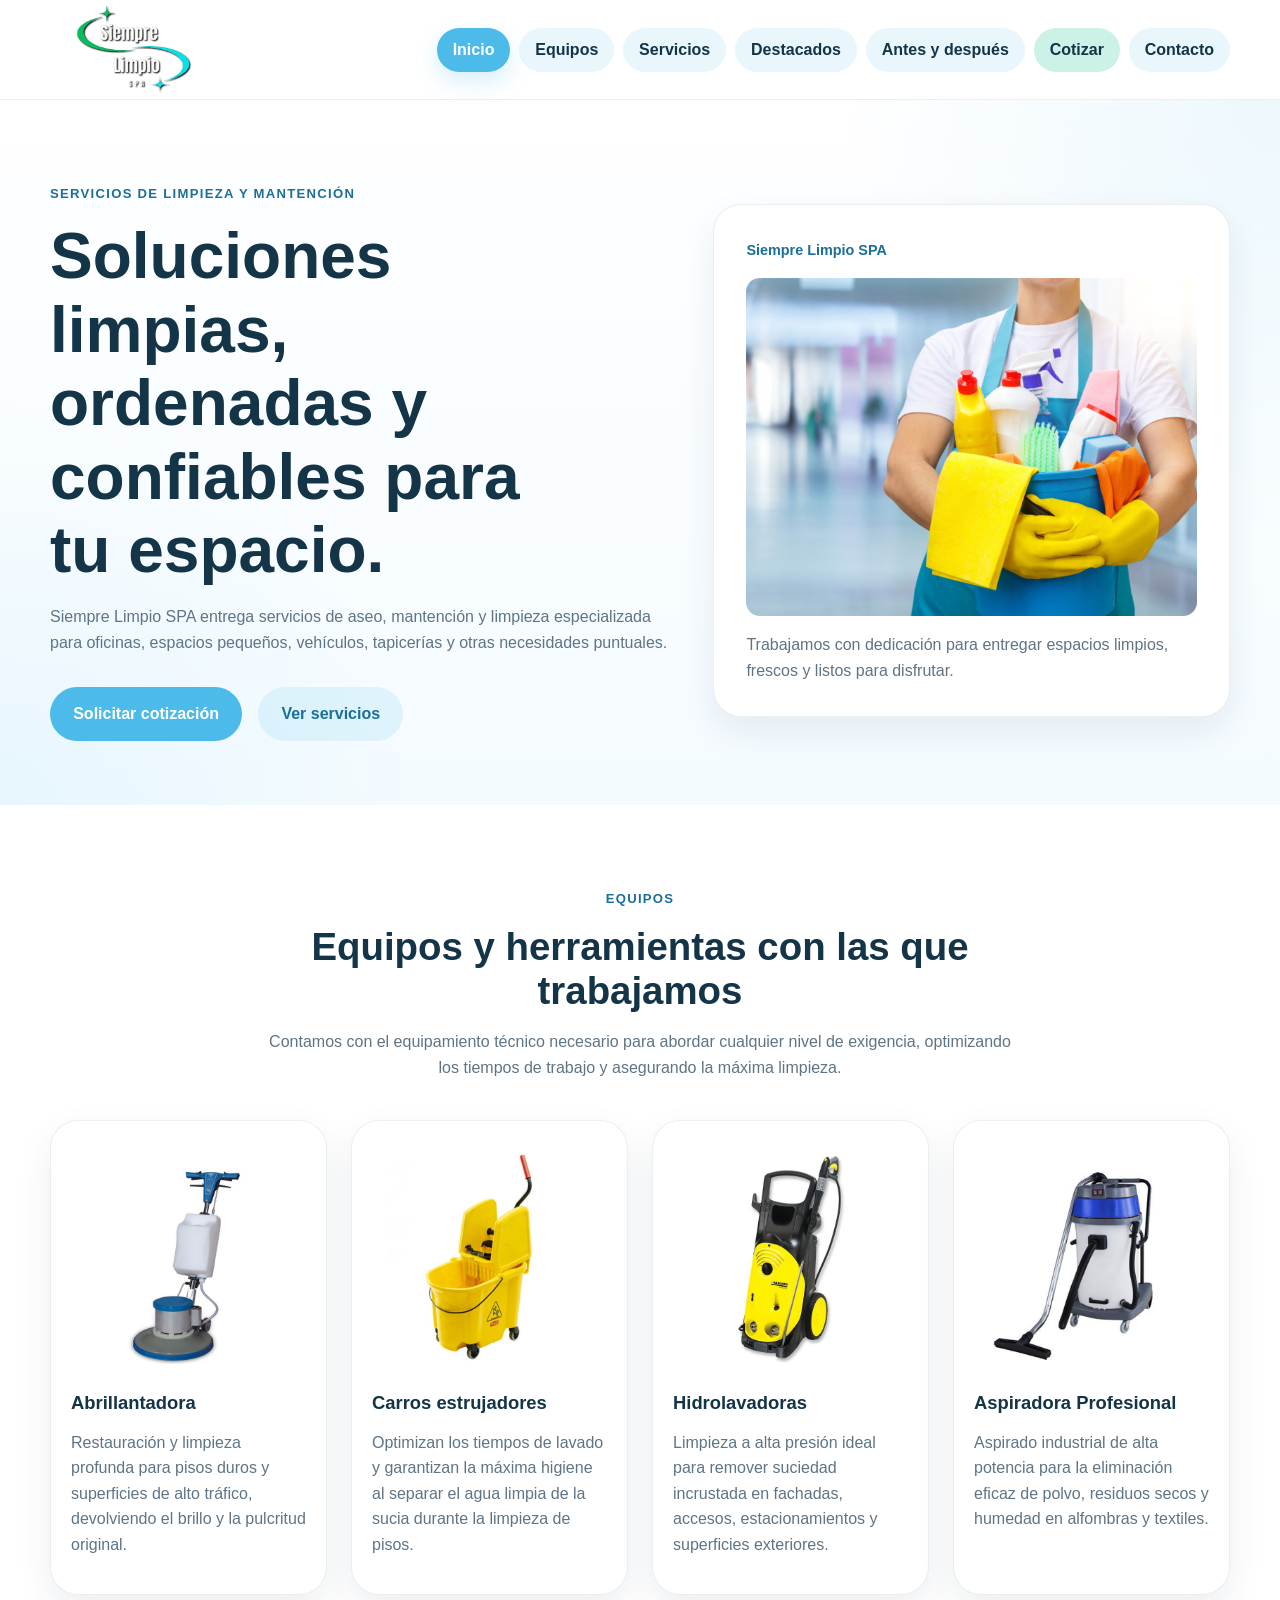
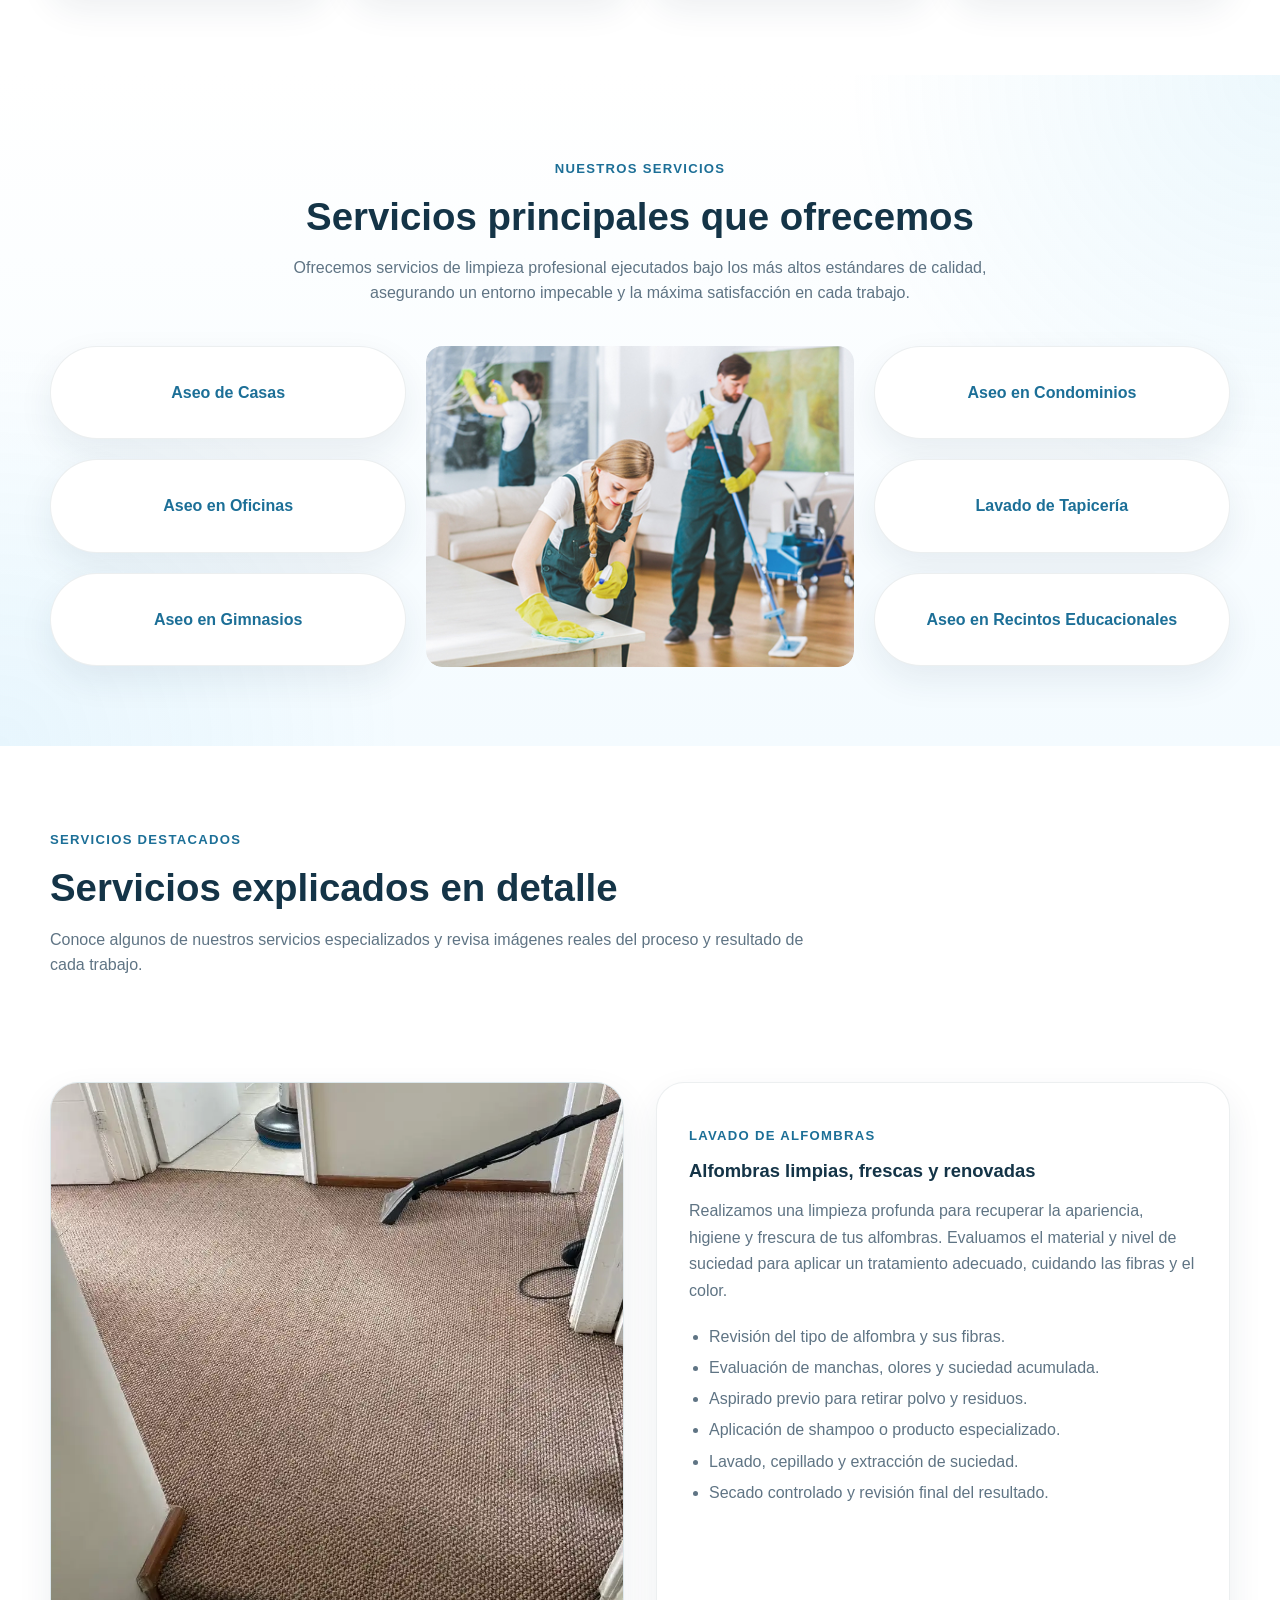
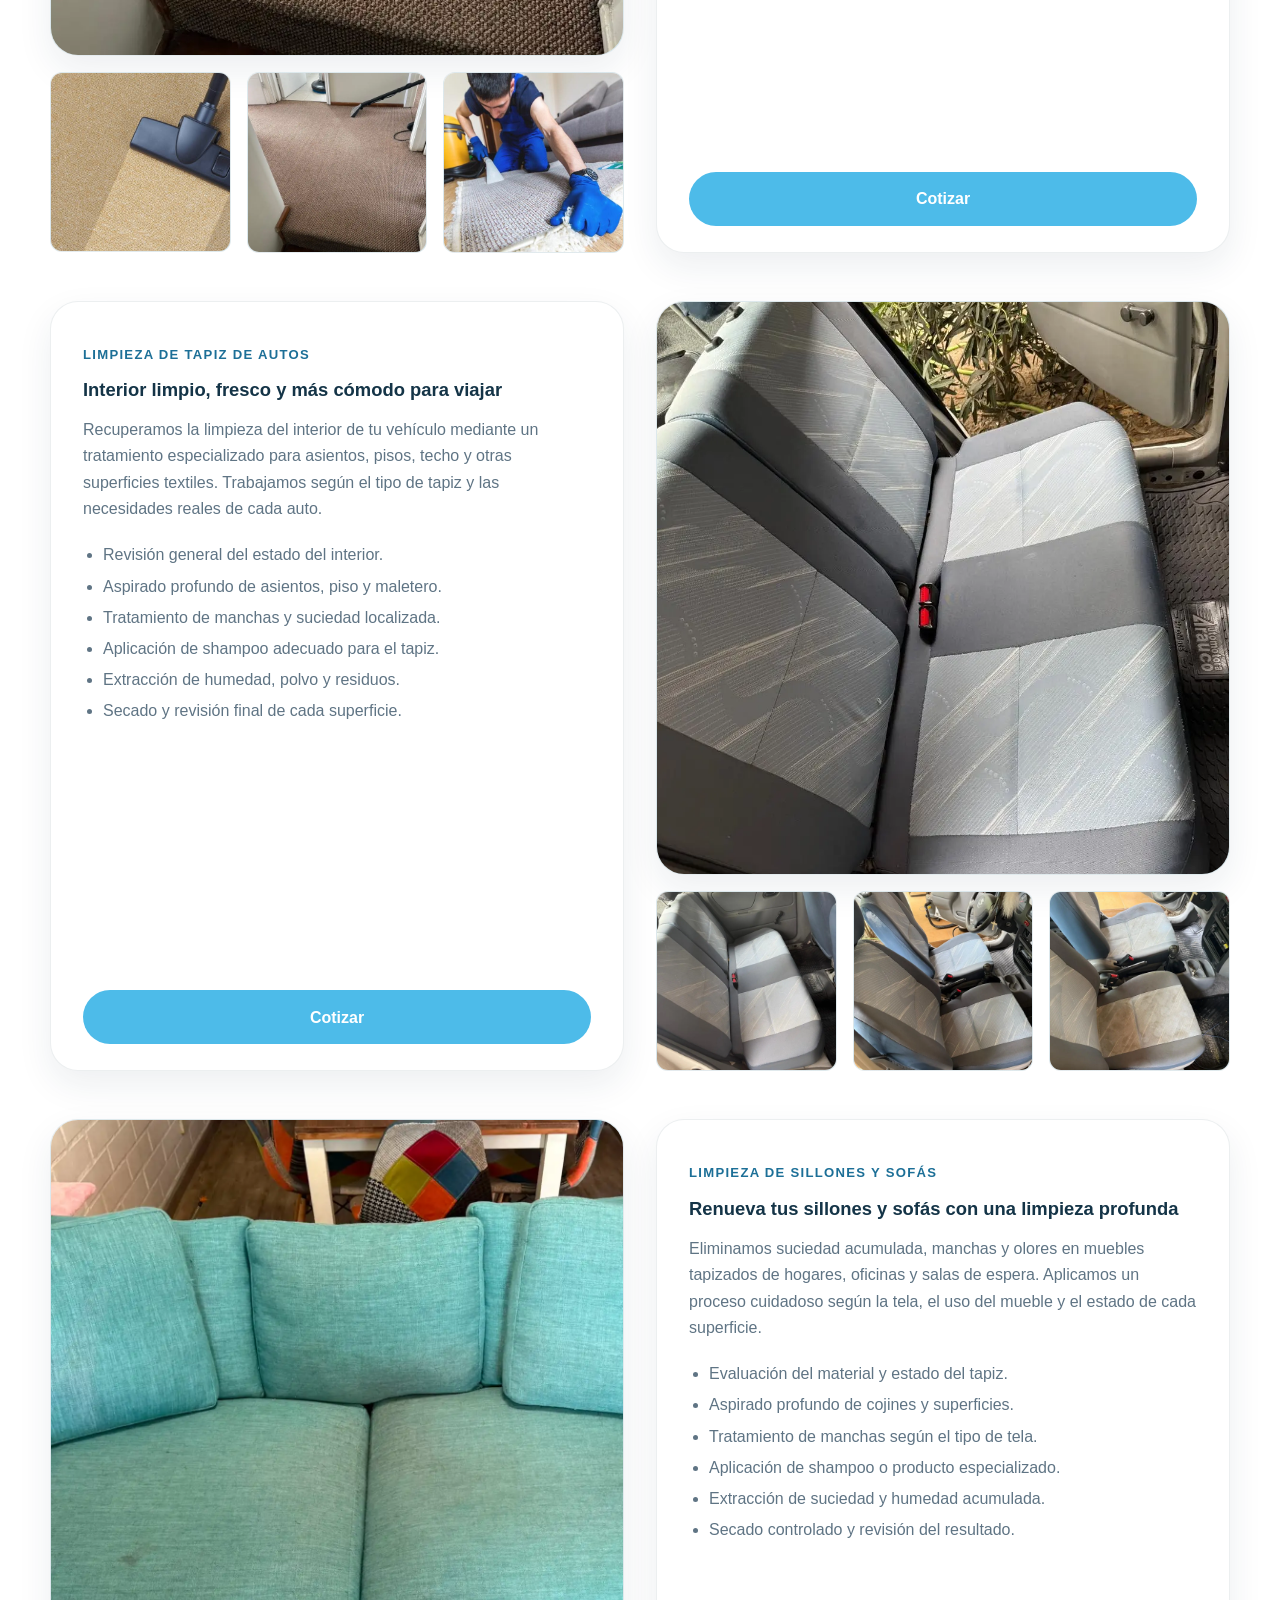
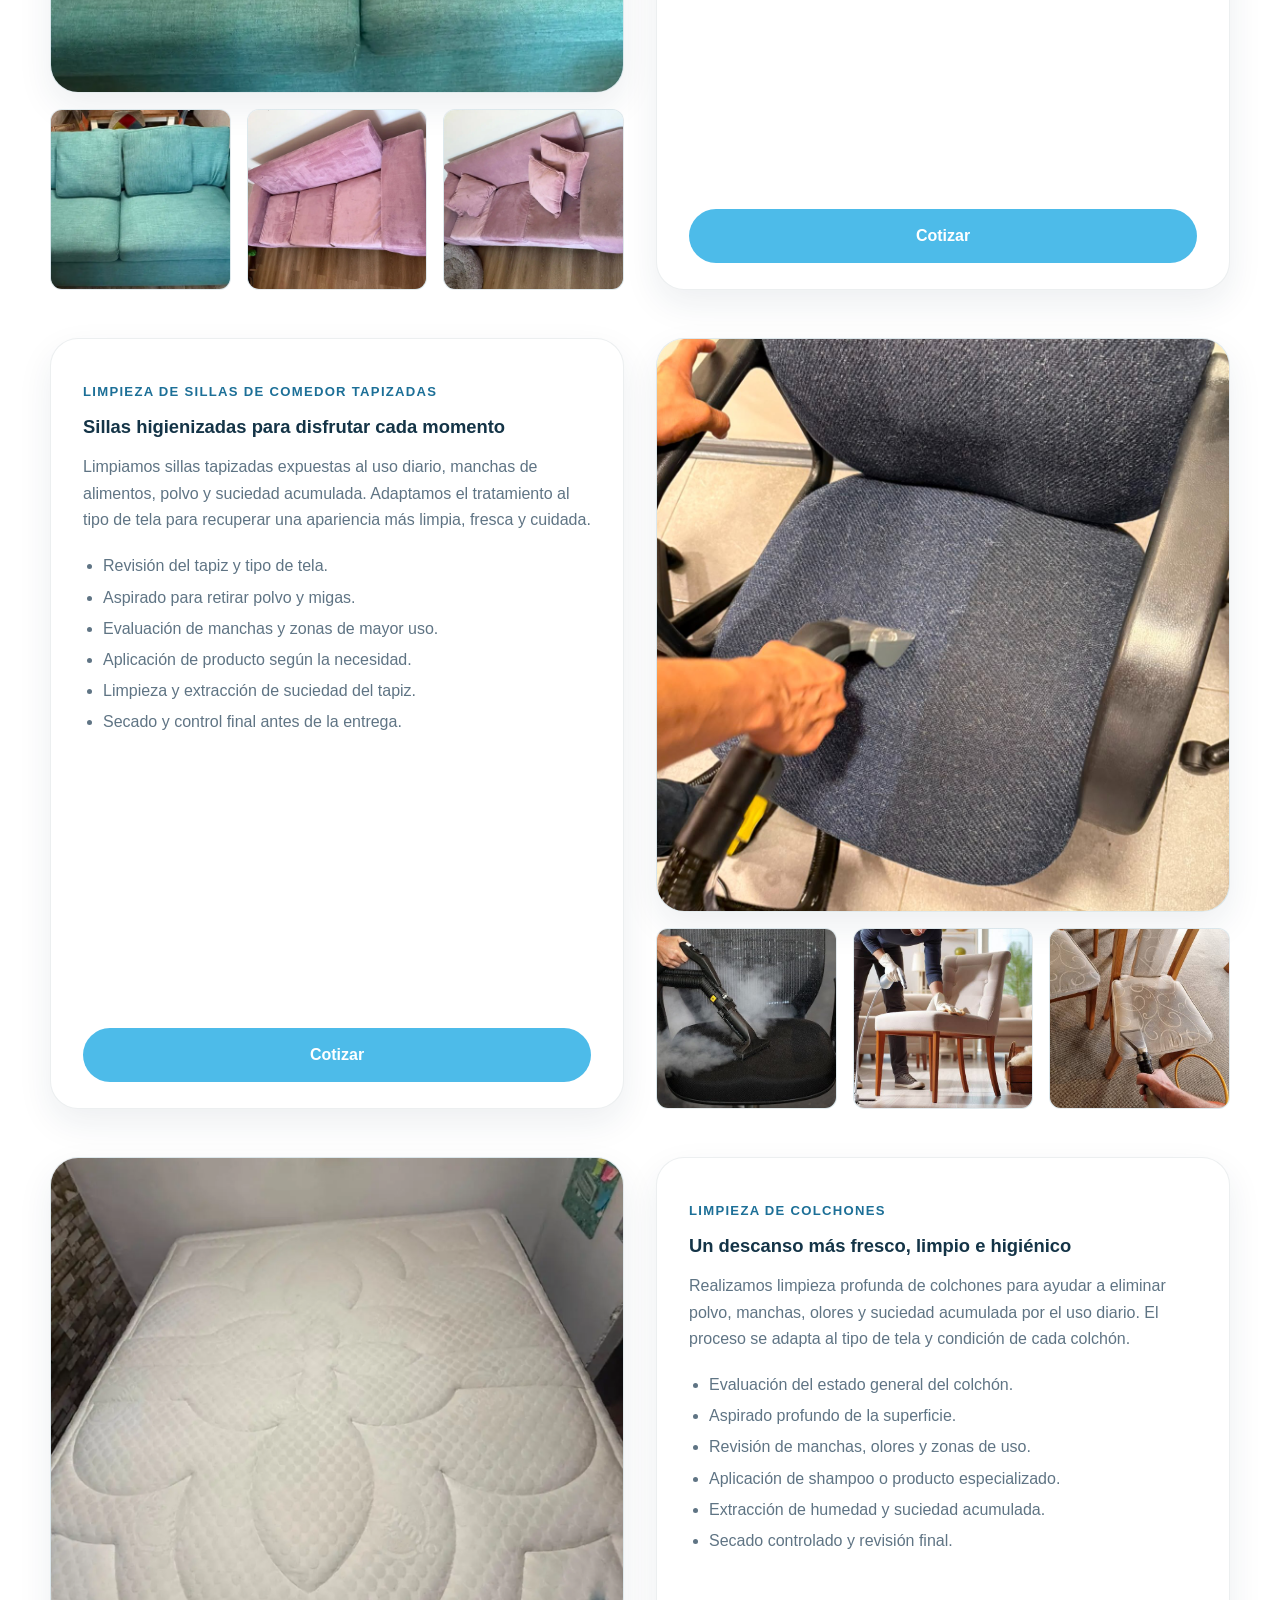
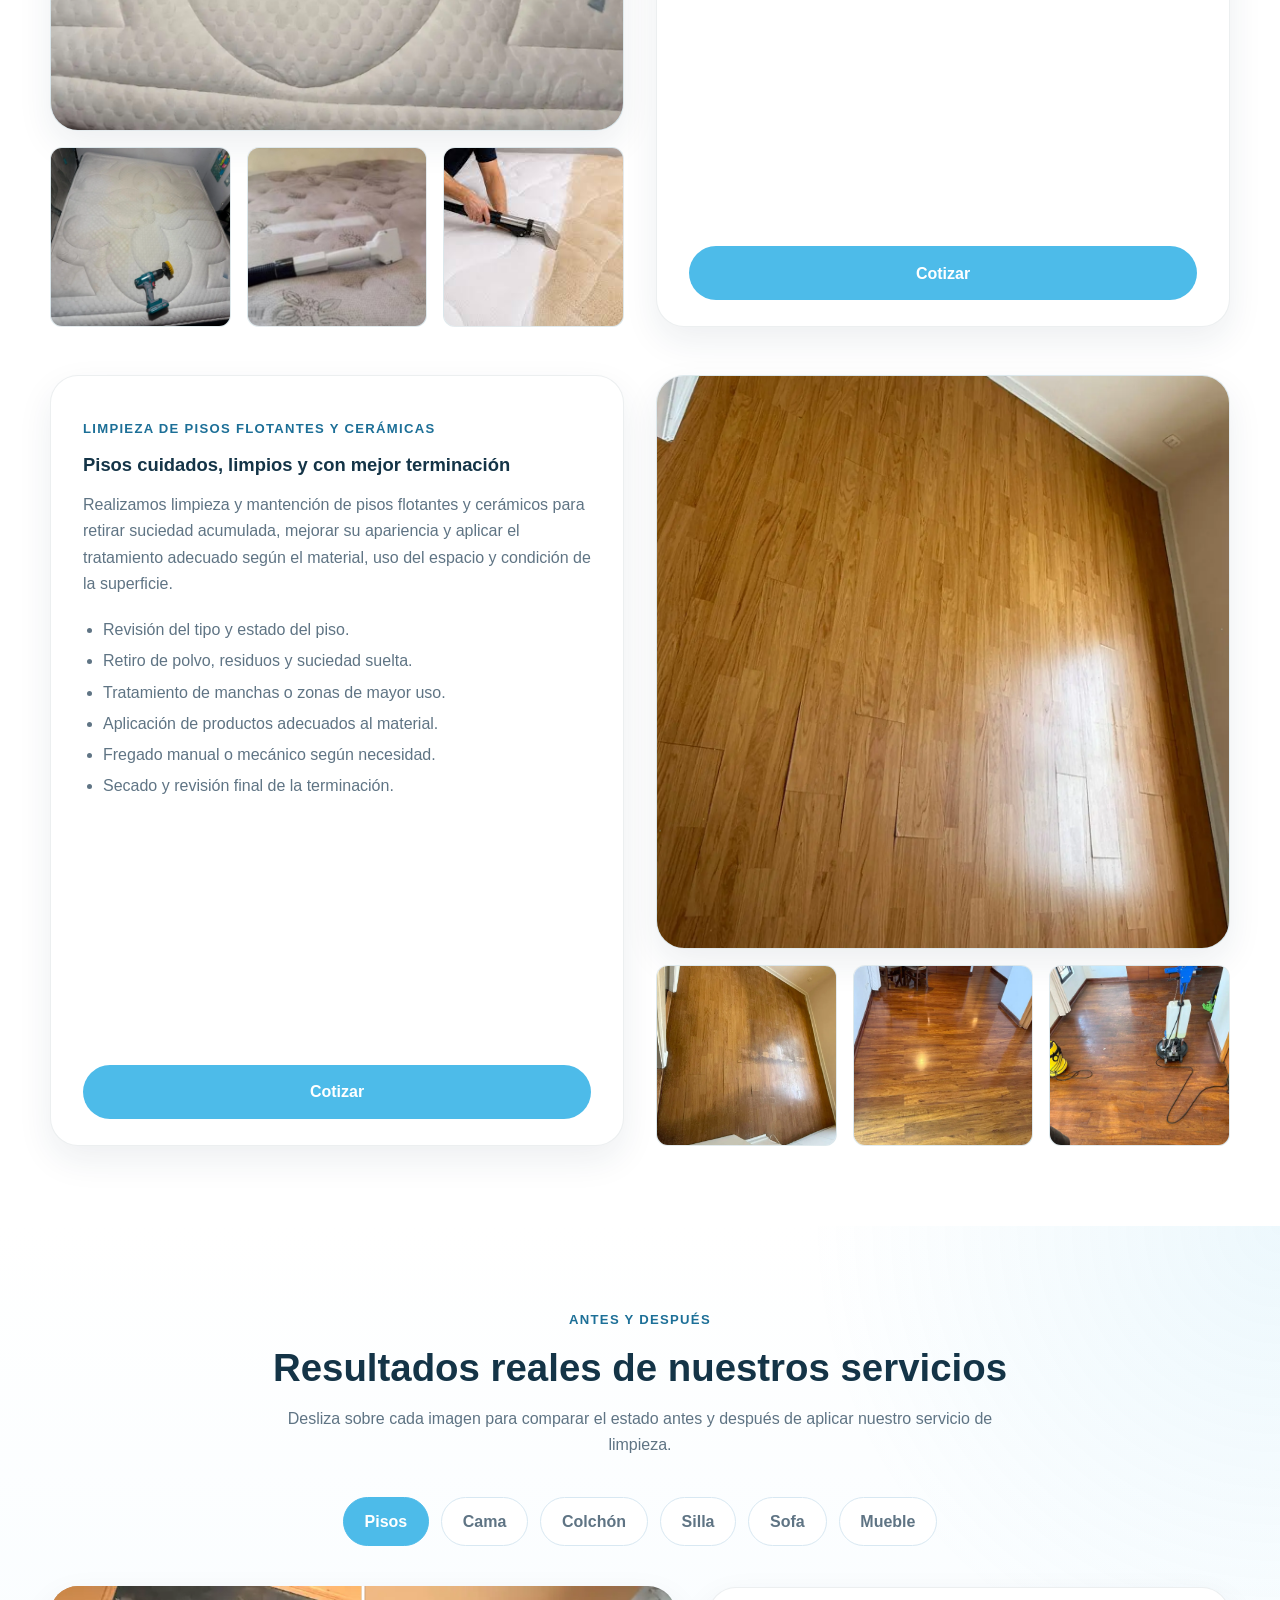
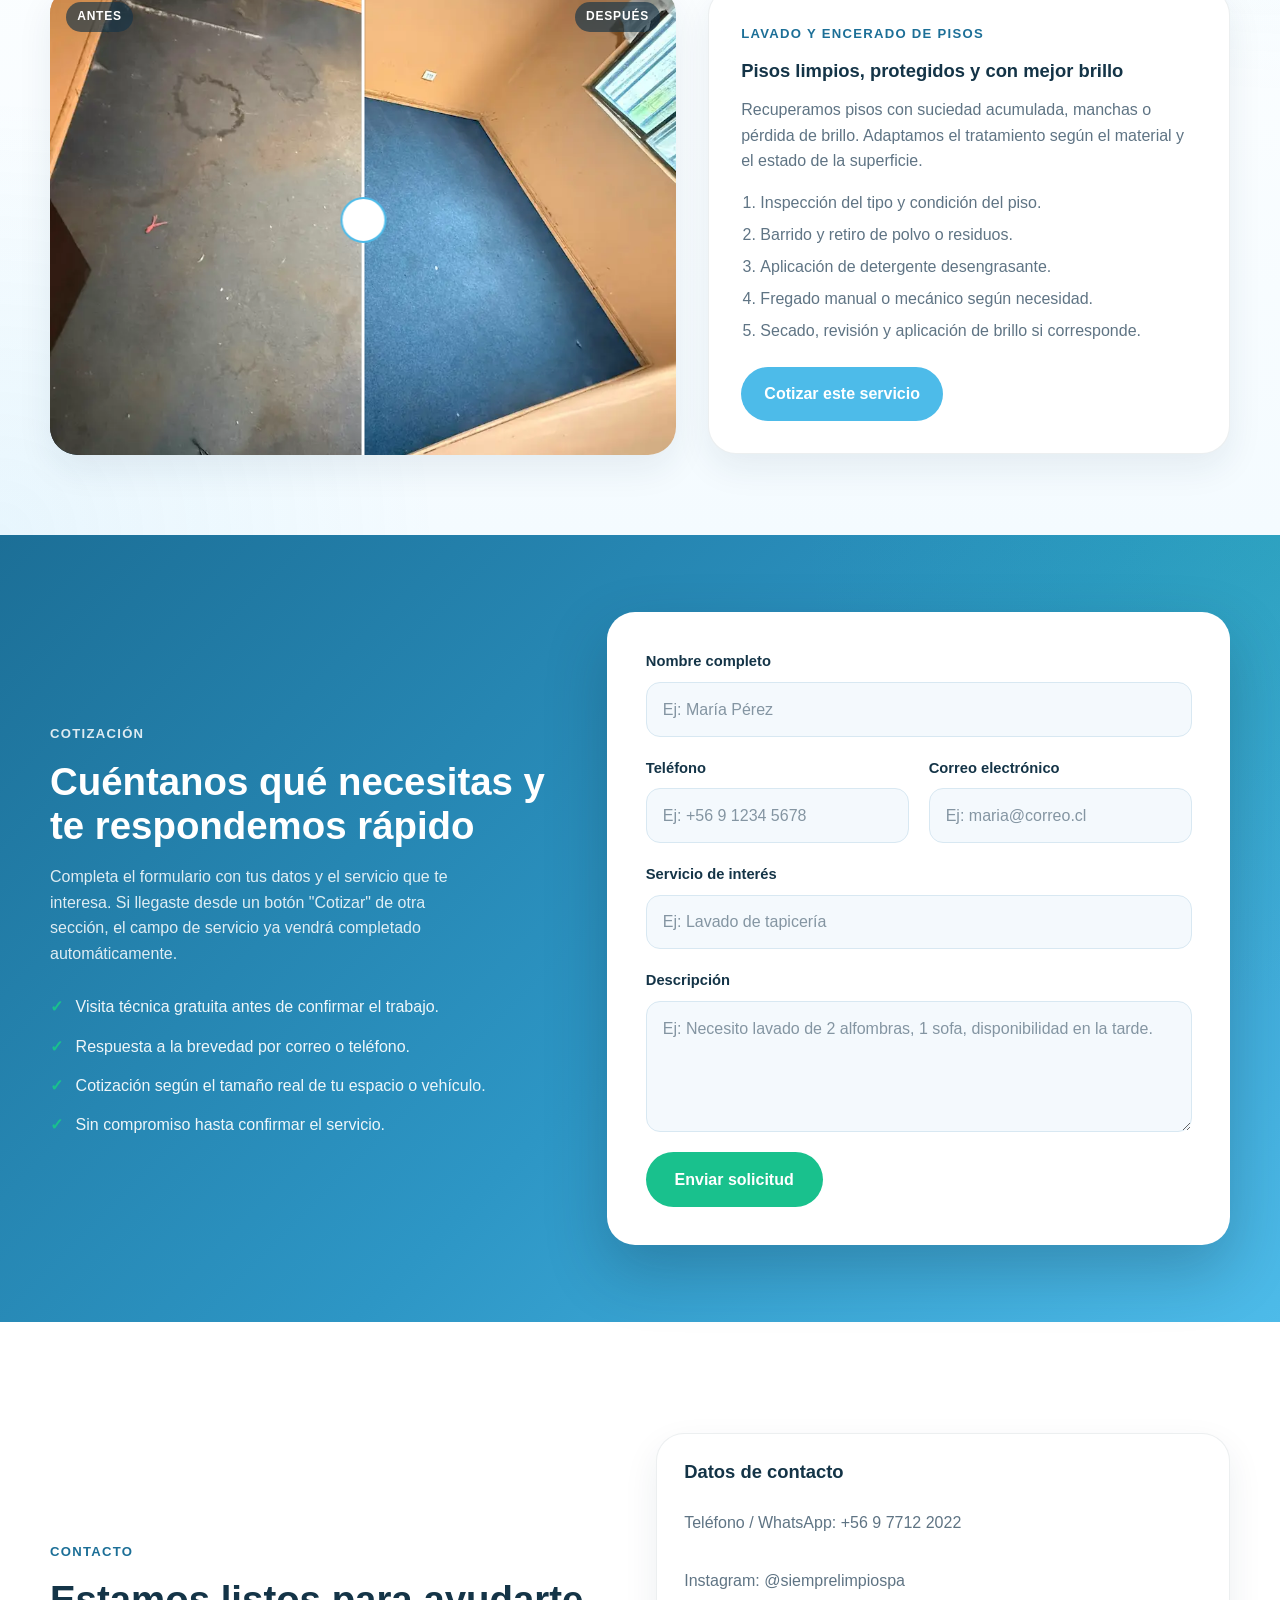
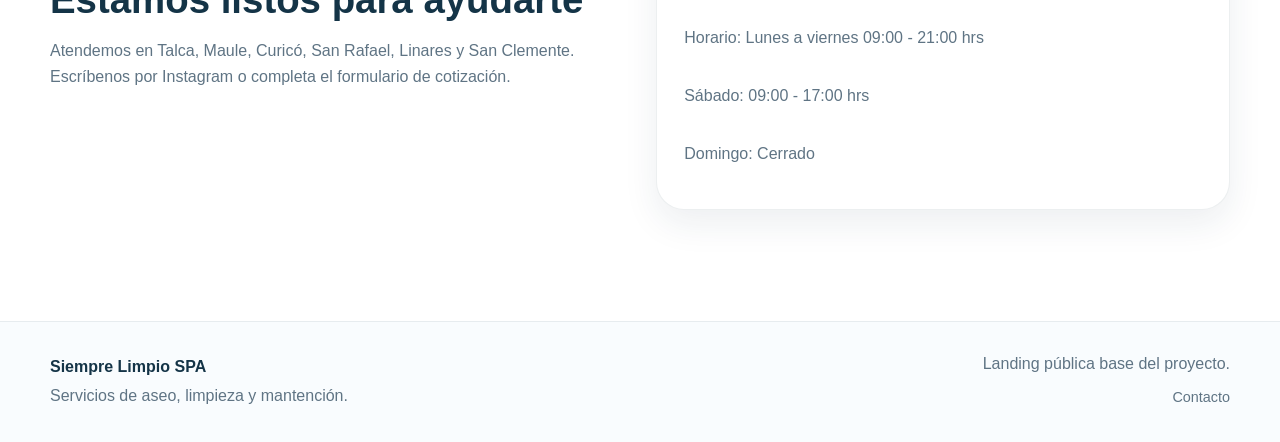
==== commit a1c480c5: "Se realizo la actualizacion de Docs ahora si" ====
--- a/docs/index.html
+++ b/docs/index.html
@@ -189,8 +189,8 @@
             </div>
 
             <div class="orbit-layout">
-                <a href="#cotizar" class="orbit-item js-cotizar-btn top-left" data-service="Aseo de hogar">
-                    Aseo de Hogar
+                <a href="#cotizar" class="orbit-item js-cotizar-btn top-left" data-service="Aseo de casas">
+                    Aseo de Casas
                 </a>
                 <a href="#cotizar" class="orbit-item js-cotizar-btn top-right" data-service="Aseo en condominios">
                     Aseo en Condominios
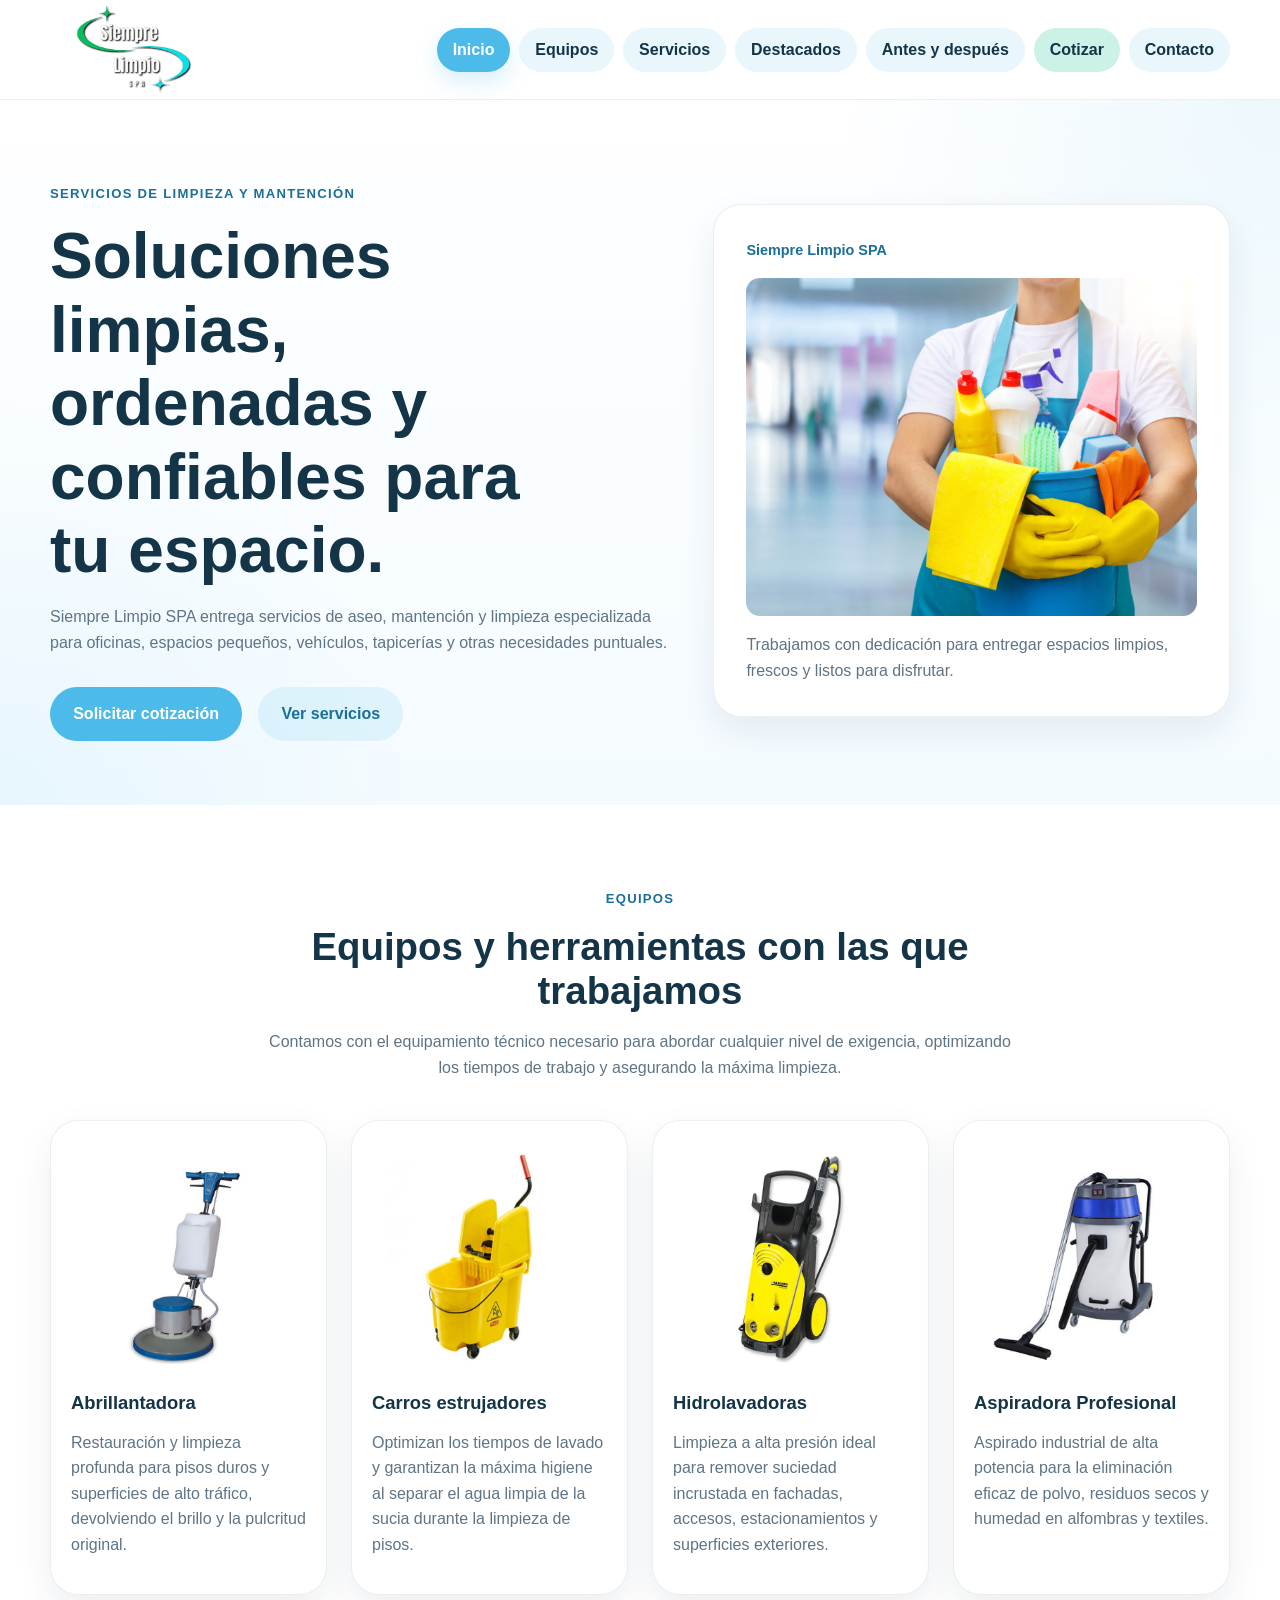
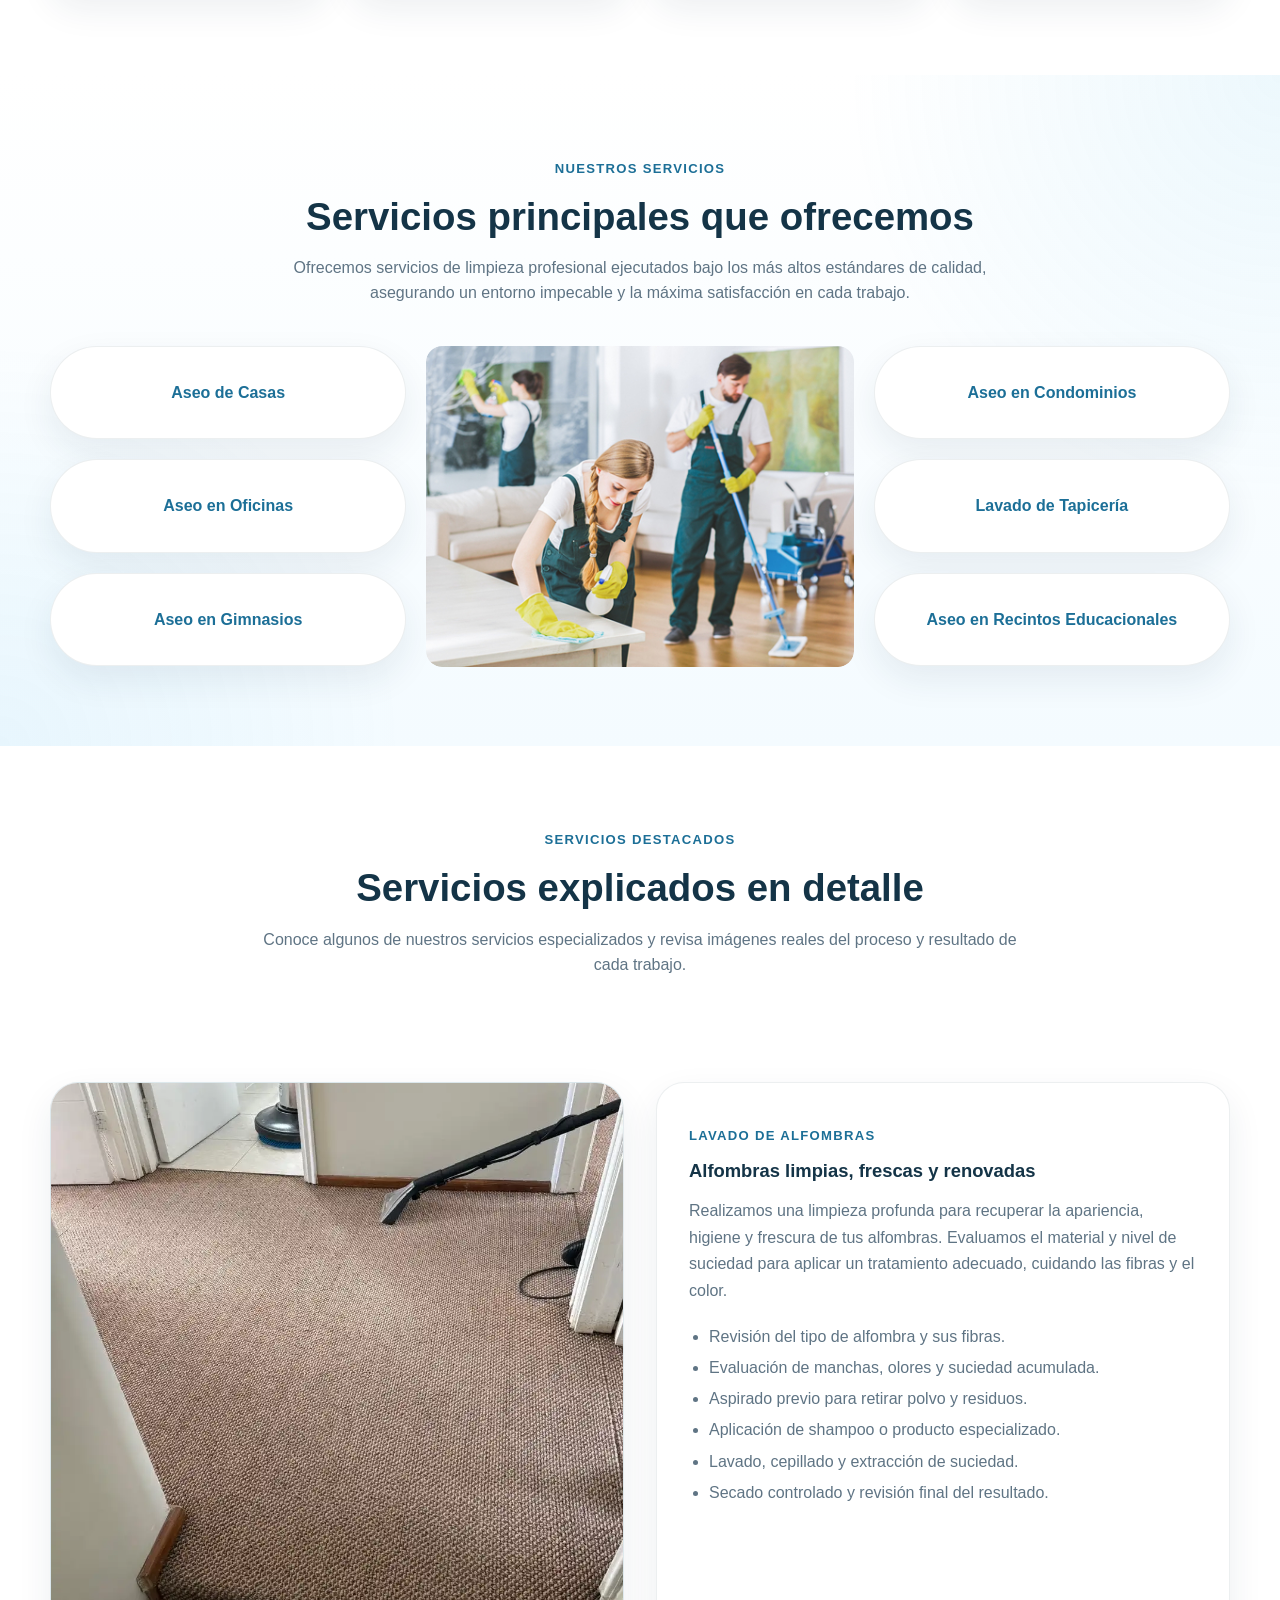
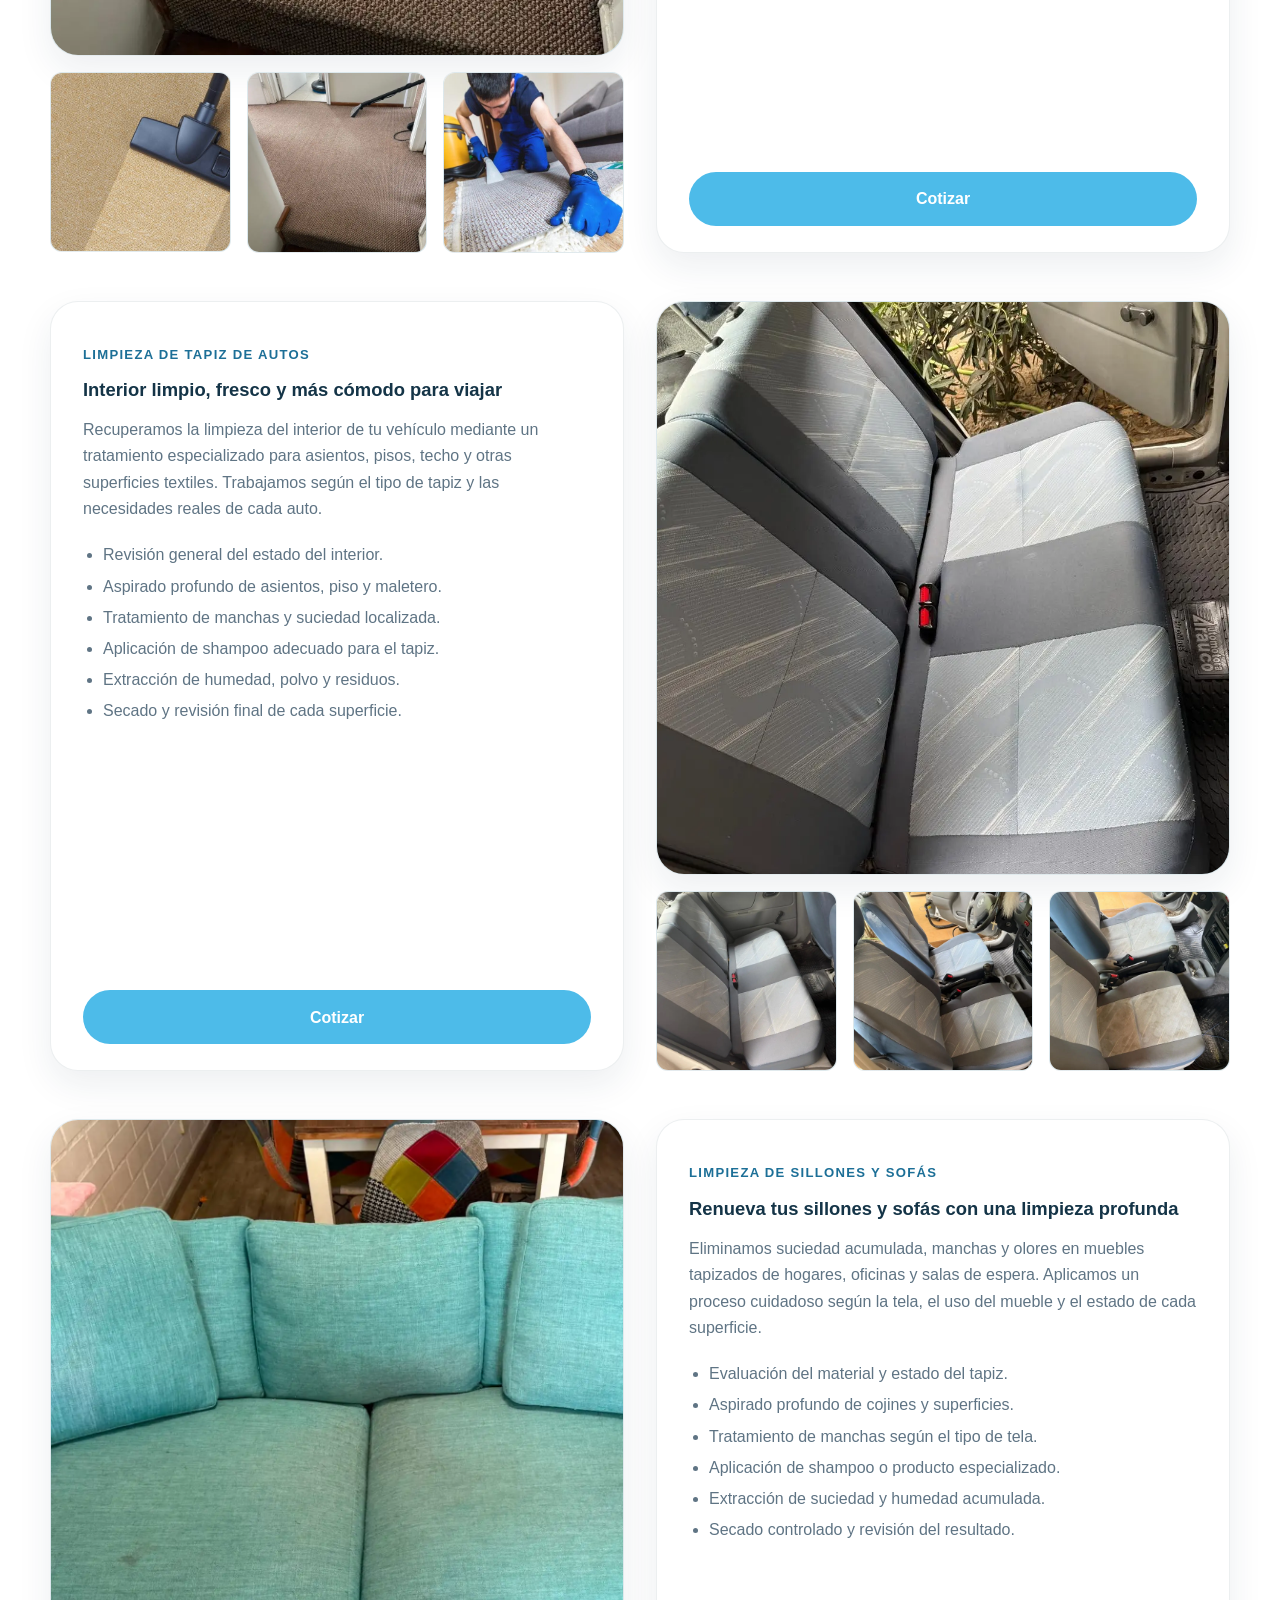
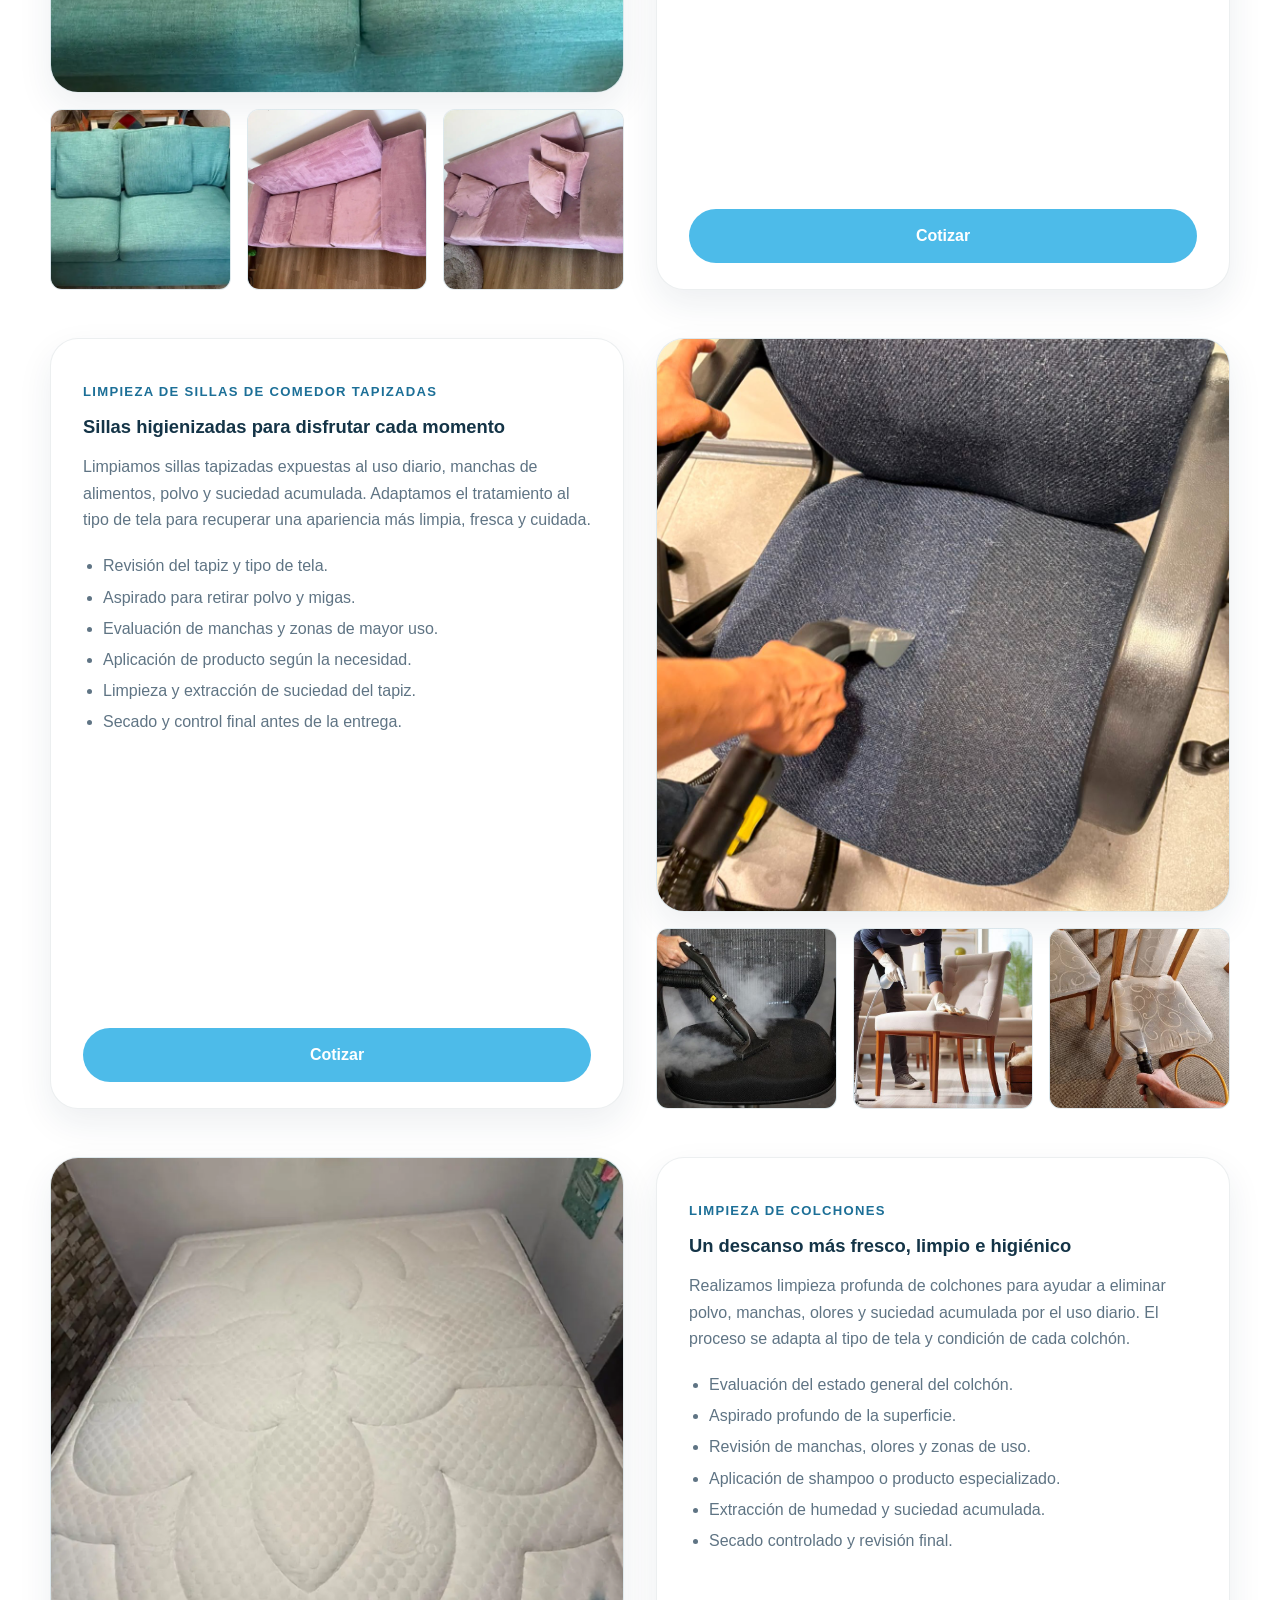
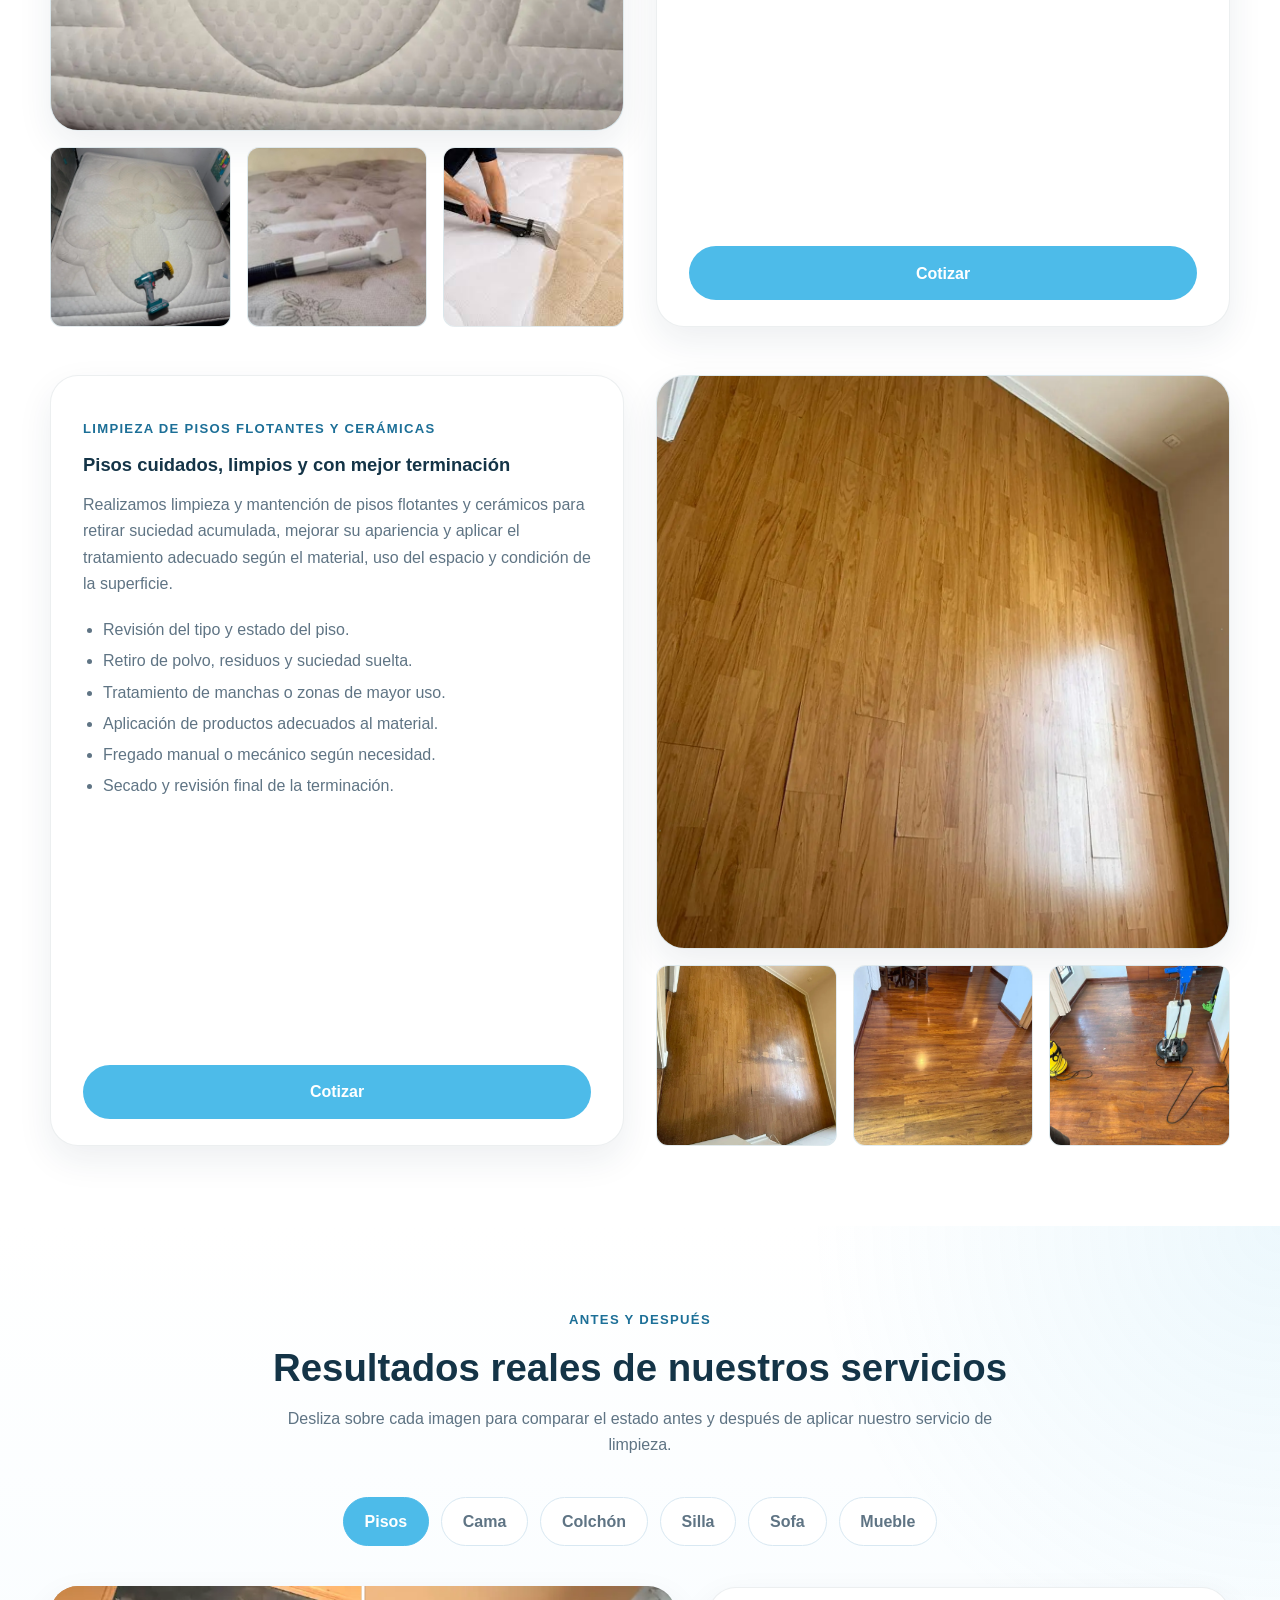
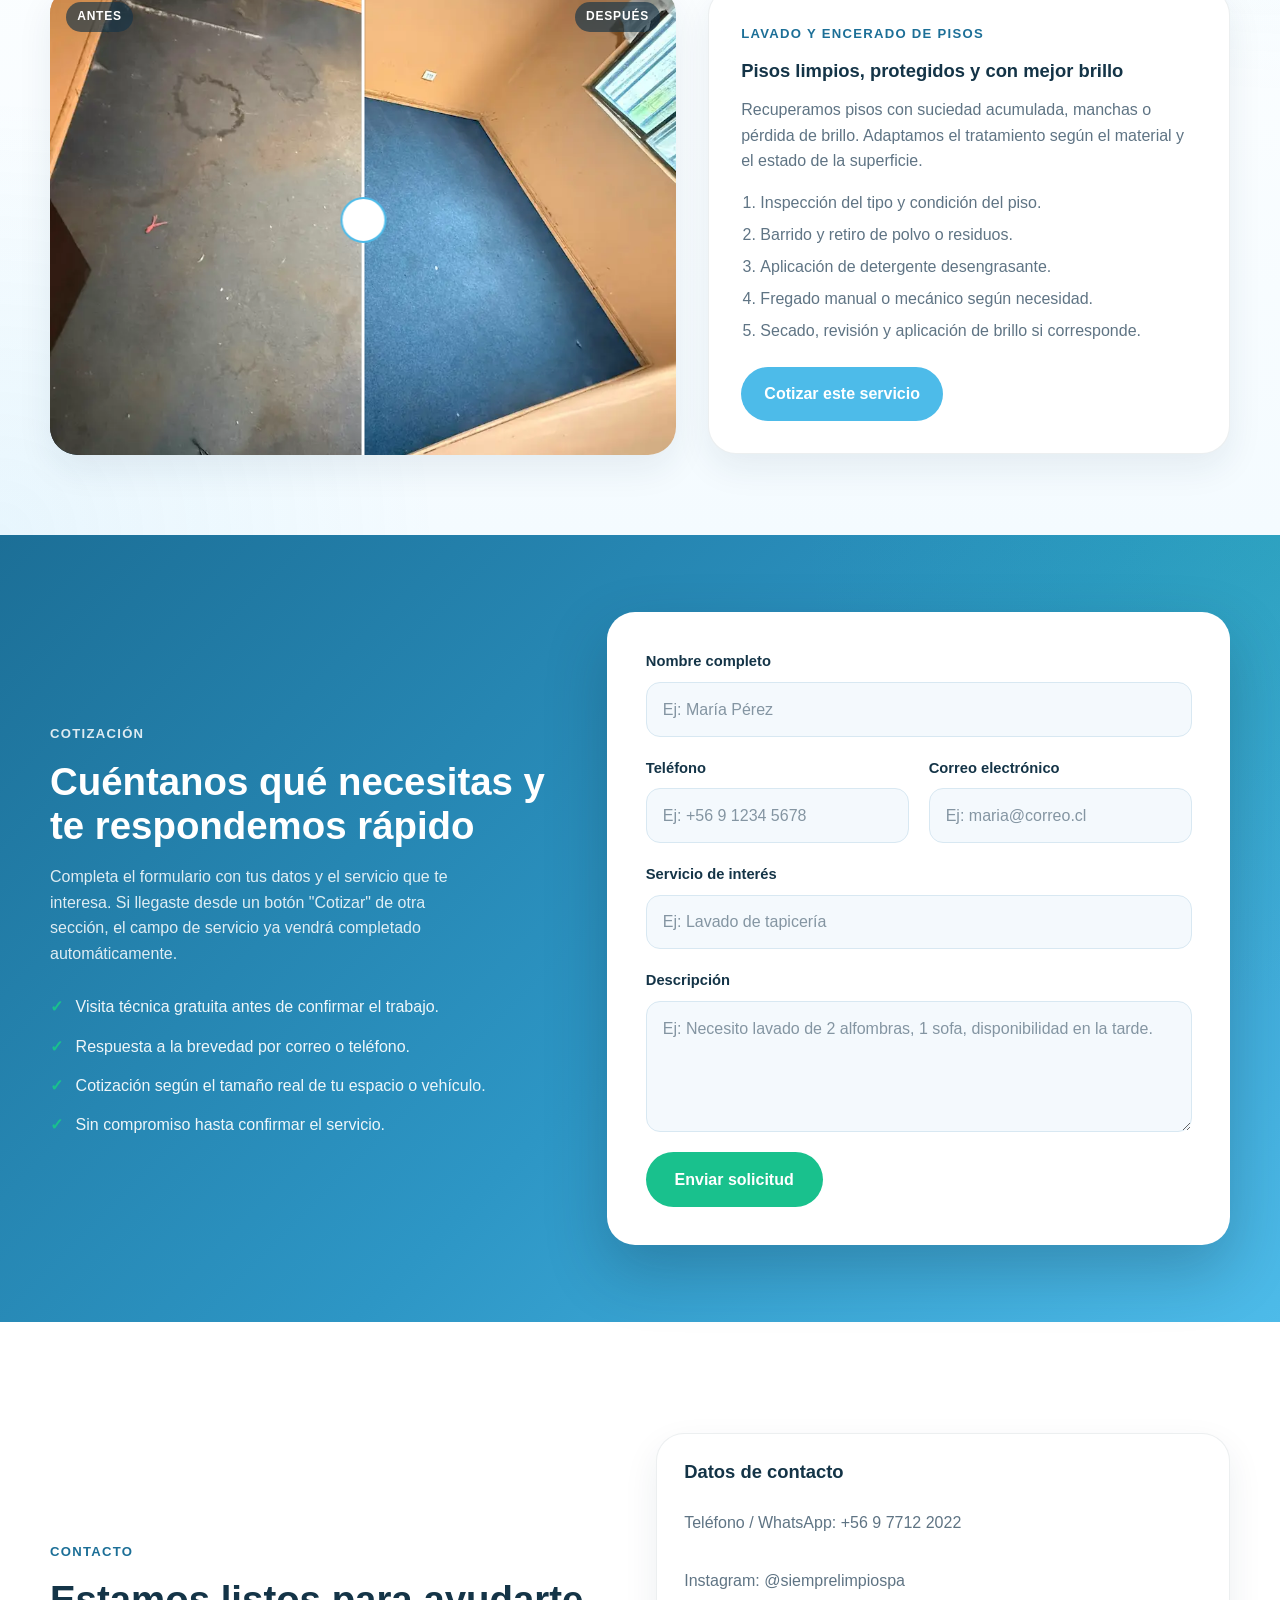
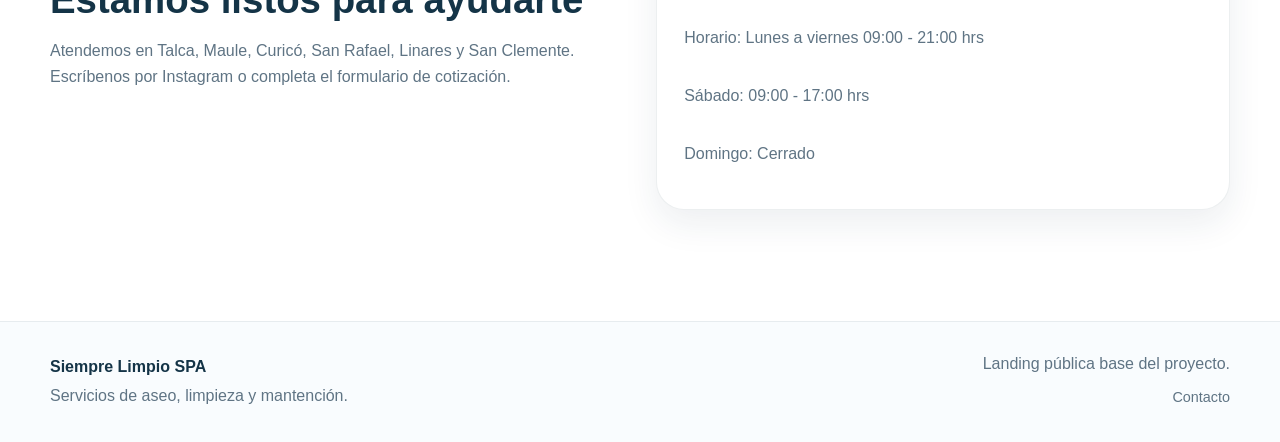
==== commit 035114e8: "Se aplico el cambio de centrar titulo en docs" ====
--- a/docs/index.html
+++ b/docs/index.html
@@ -227,7 +227,7 @@
     <!-- ===================== SERVICIOS DESTACADOS ===================== -->
     <section class="section featured-services section-tone-white" id="destacados">
         <div class="container">
-            <div class="section-heading left">
+            <div class="section-heading">
                 <span class="tag">Servicios destacados</span>
                 <h2>Servicios explicados en detalle</h2>
                 <p>
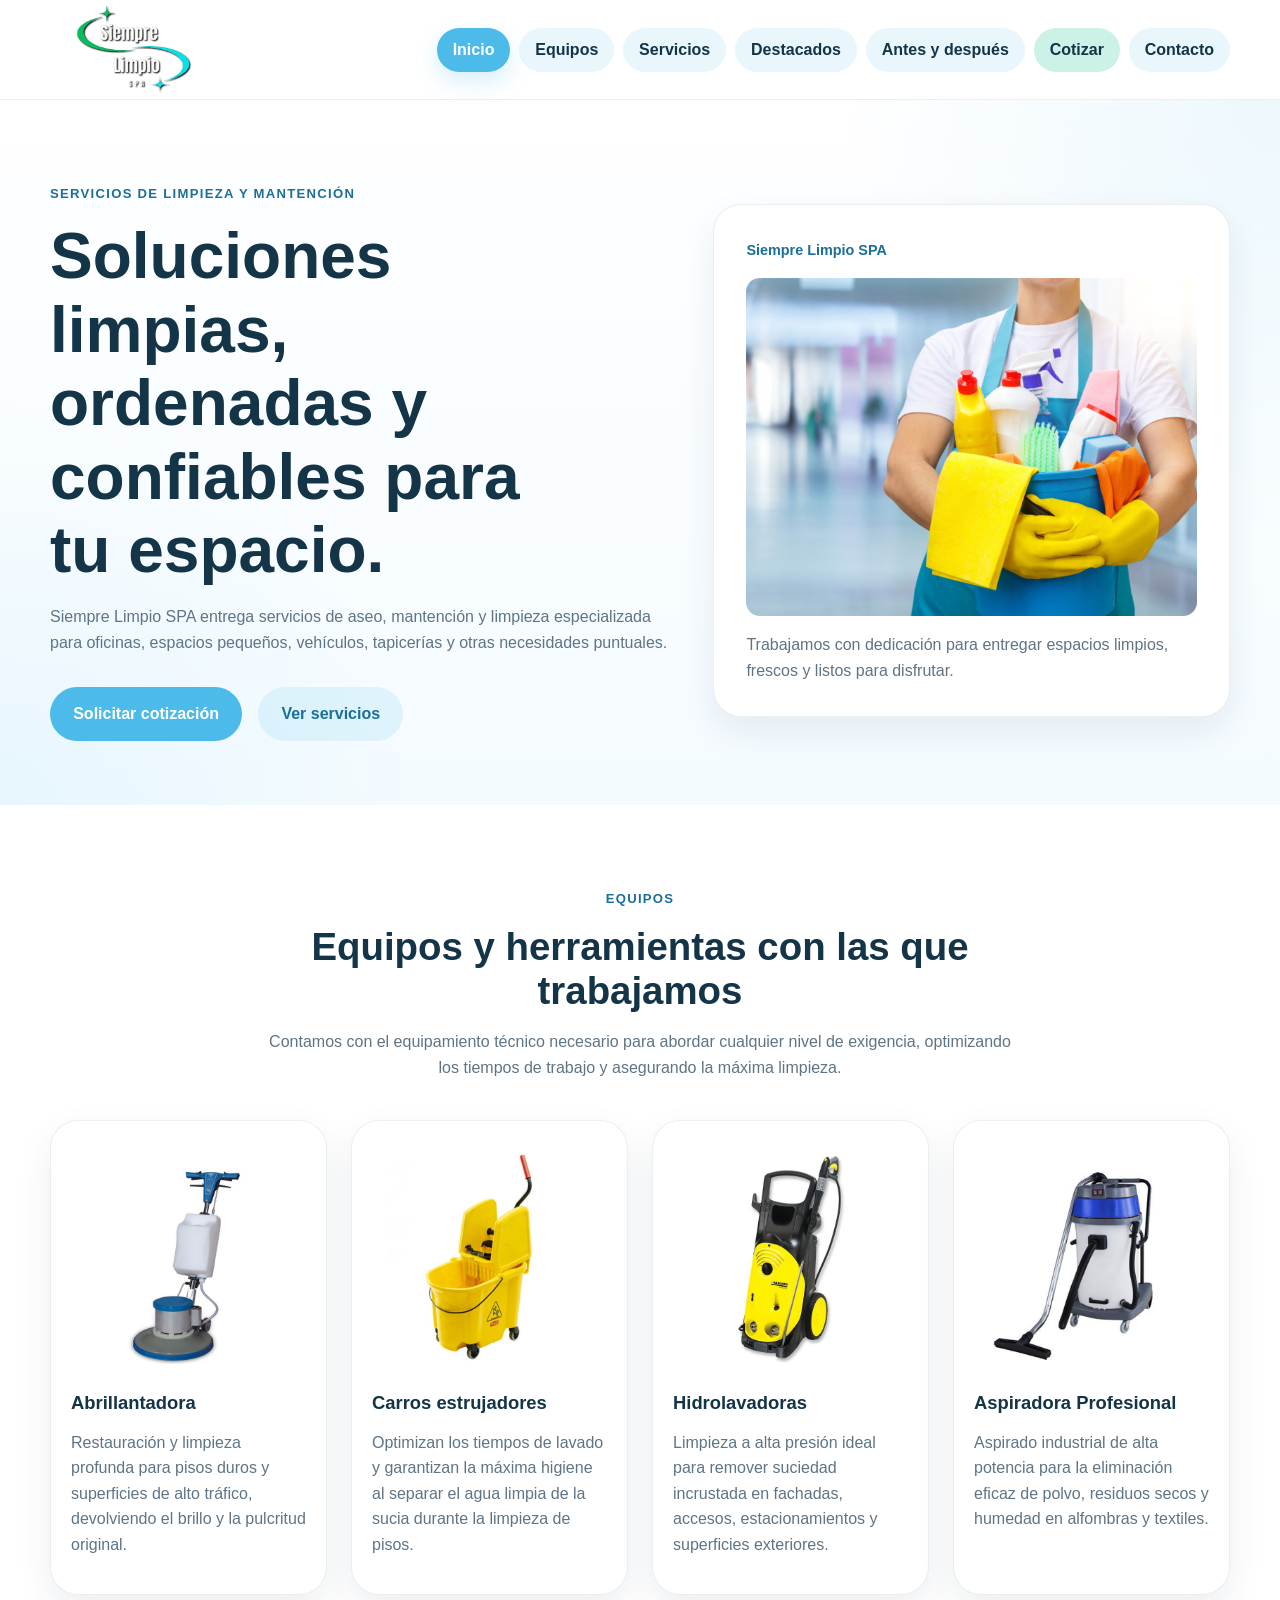
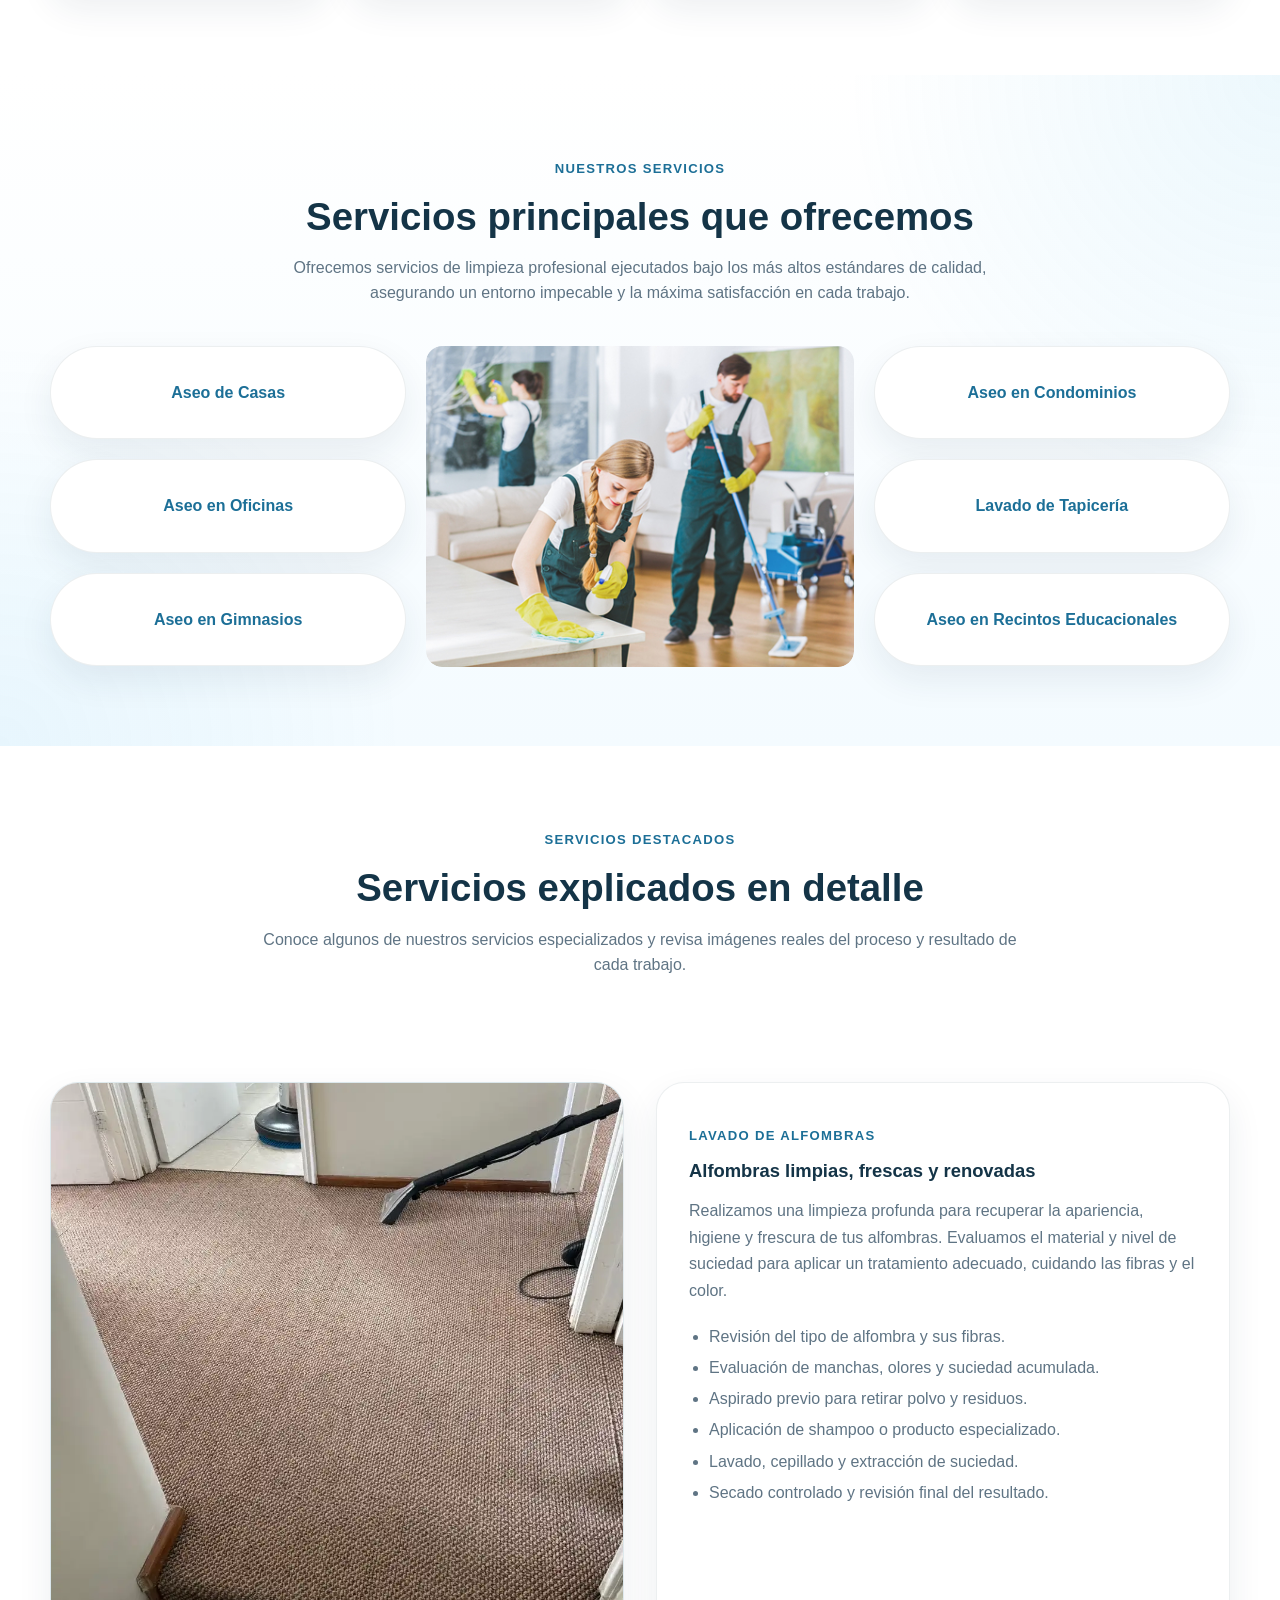
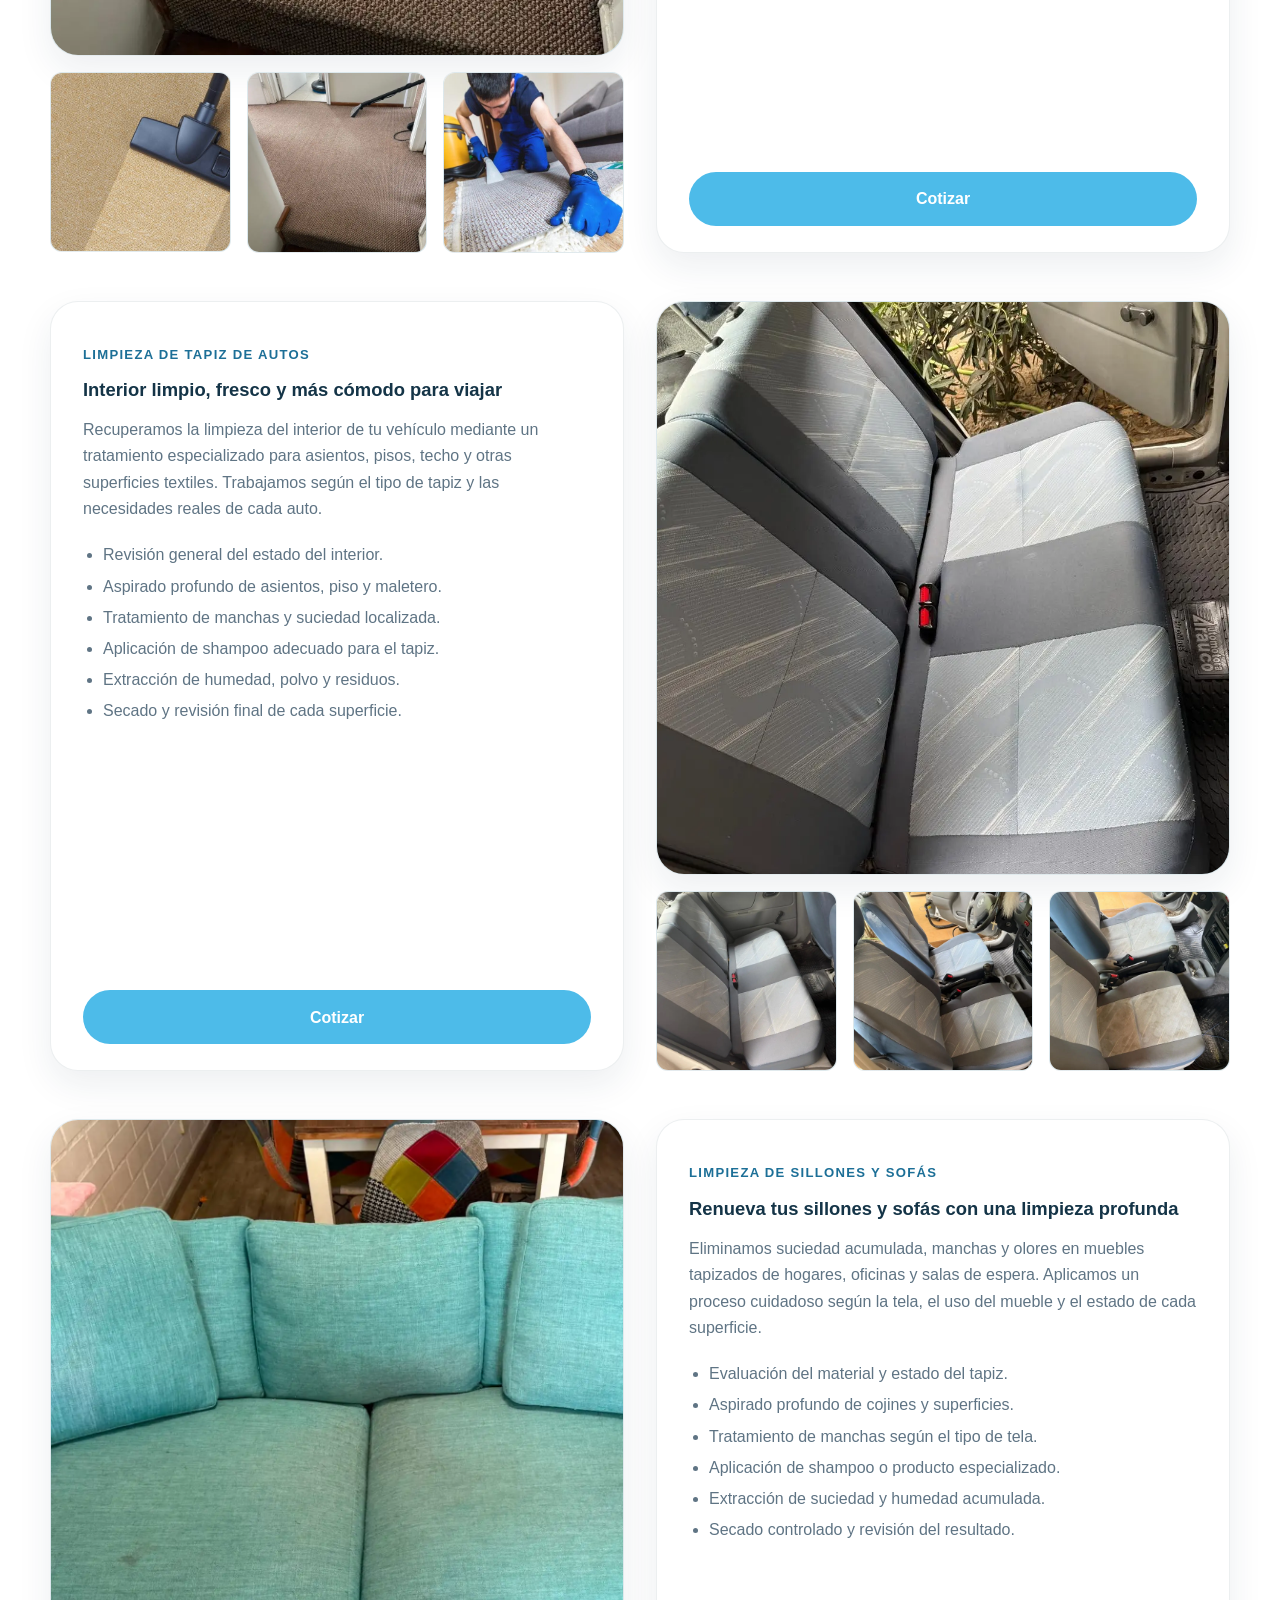
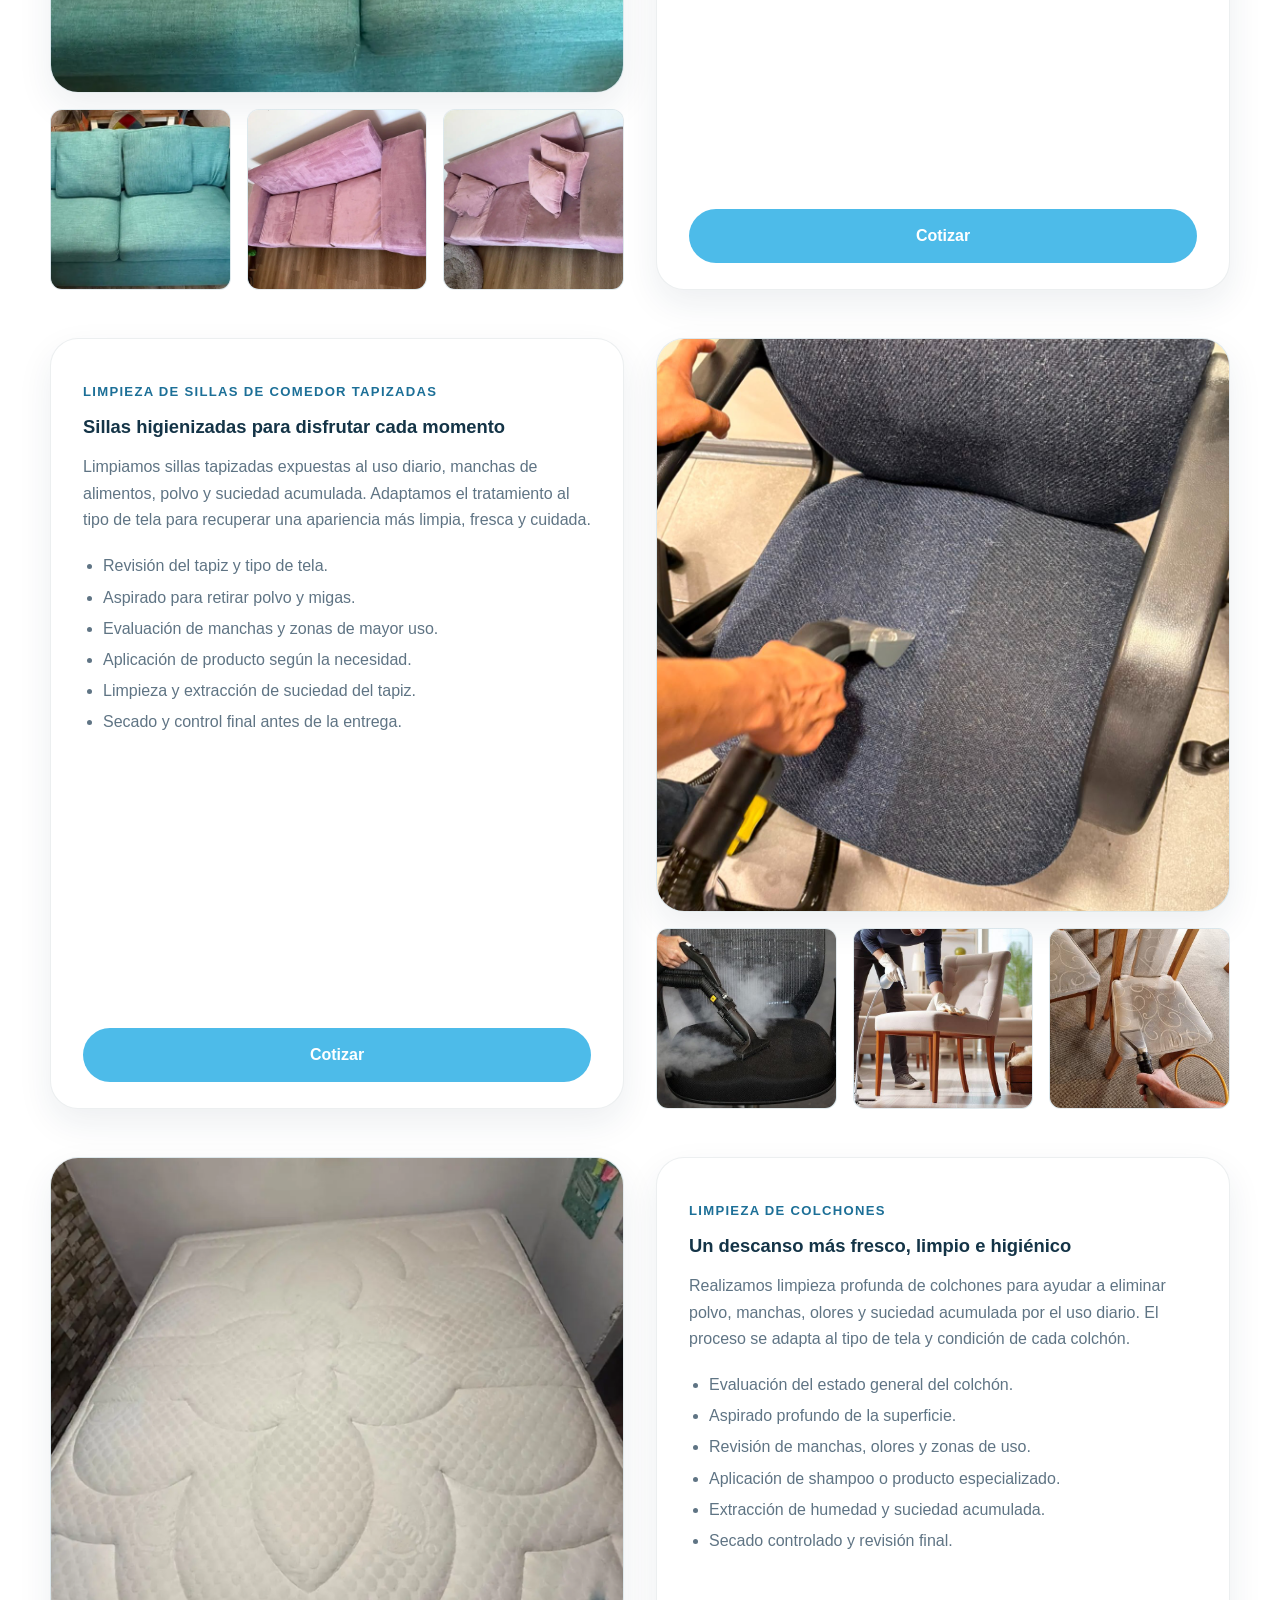
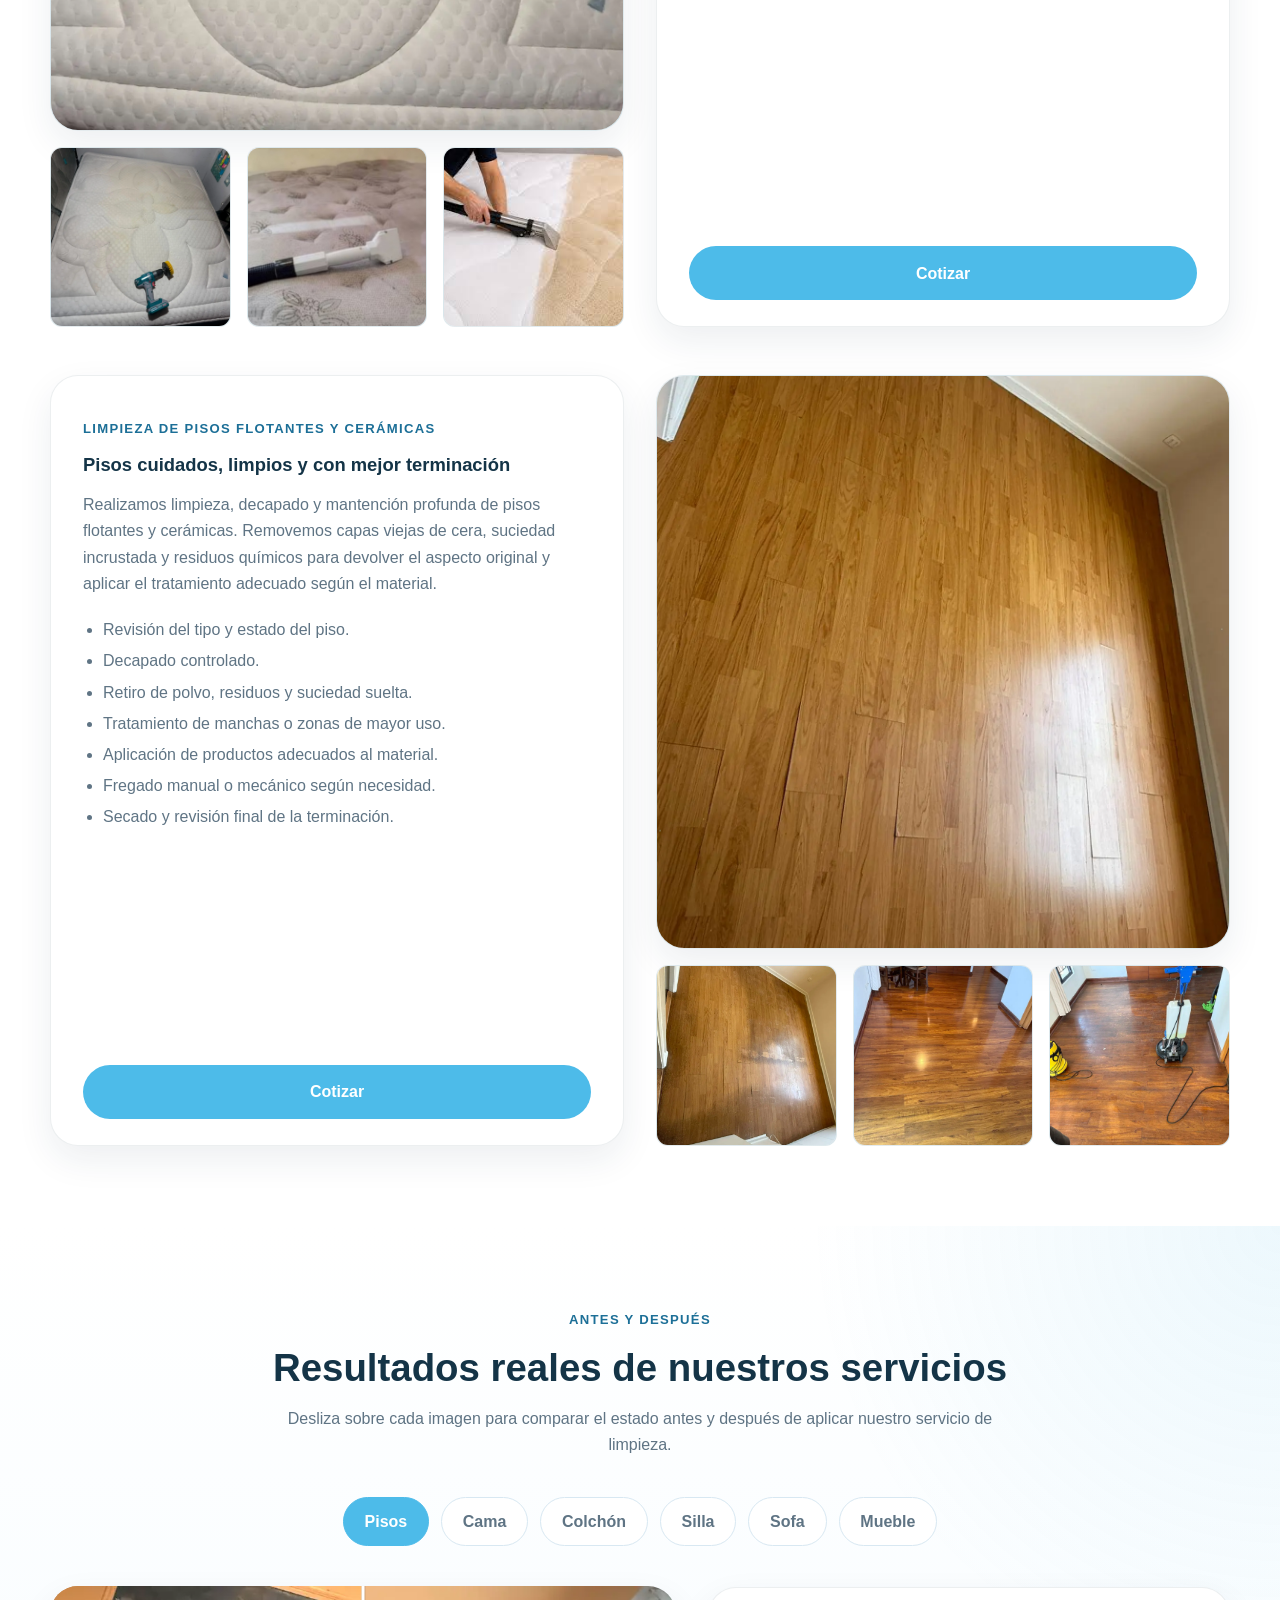
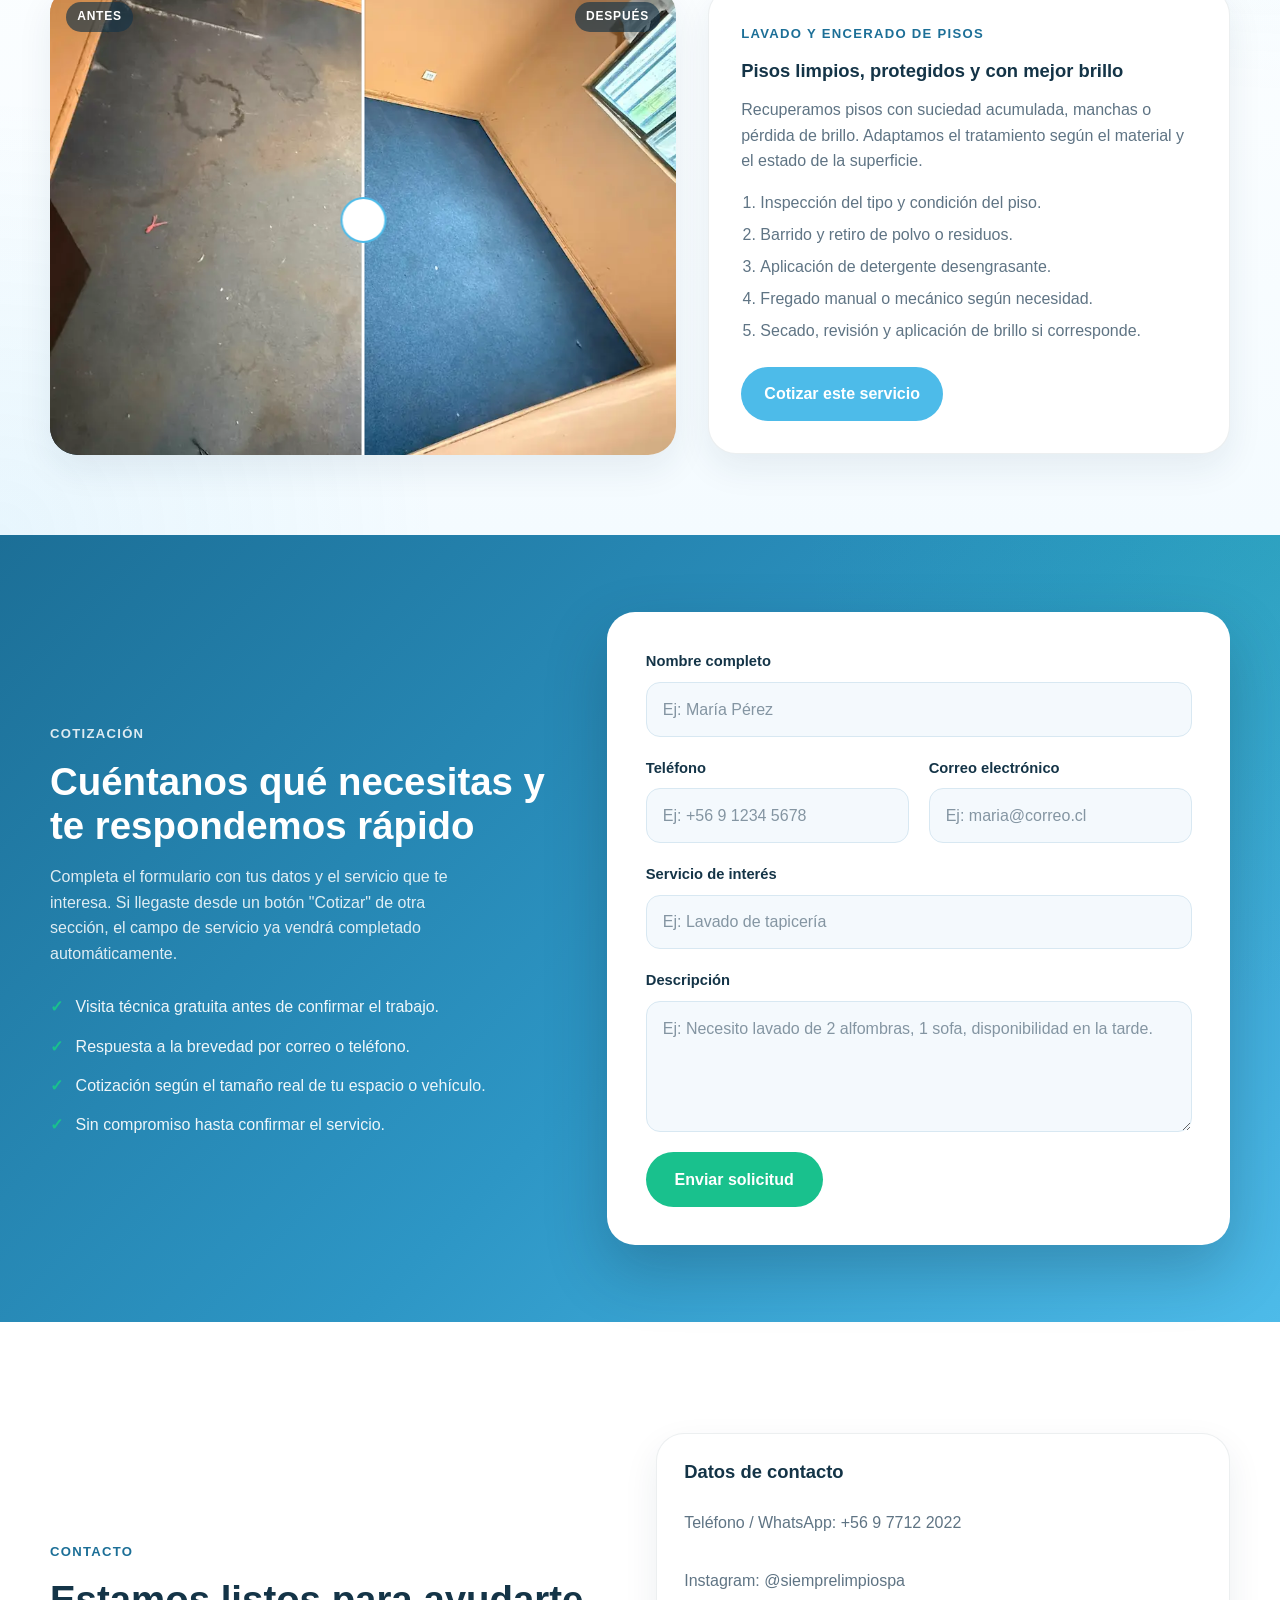
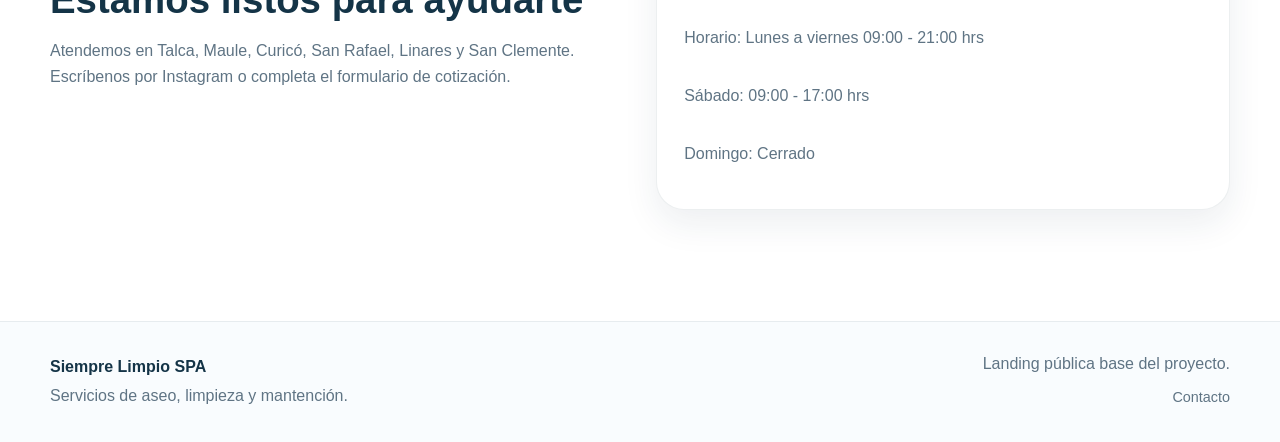
==== commit 8ef4ca51: "Se modifico la descripcion de Pisos agregando Decapado." ====
--- a/docs/index.html
+++ b/docs/index.html
@@ -501,13 +501,14 @@
                     <h3>Pisos cuidados, limpios y con mejor terminación</h3>
 
                     <p>
-                        Realizamos limpieza y mantención de pisos flotantes y cerámicos para retirar
-                        suciedad acumulada, mejorar su apariencia y aplicar el tratamiento adecuado
-                        según el material, uso del espacio y condición de la superficie.
+                        Realizamos limpieza, decapado y mantención profunda de pisos flotantes y cerámicas.
+                        Removemos capas viejas de cera, suciedad incrustada y residuos químicos para devolver
+                        el aspecto original y aplicar el tratamiento adecuado según el material.
                     </p>
 
                     <ul class="feature-list">
                         <li>Revisión del tipo y estado del piso.</li>
+                        <li>Decapado controlado.</li>
                         <li>Retiro de polvo, residuos y suciedad suelta.</li>
                         <li>Tratamiento de manchas o zonas de mayor uso.</li>
                         <li>Aplicación de productos adecuados al material.</li>
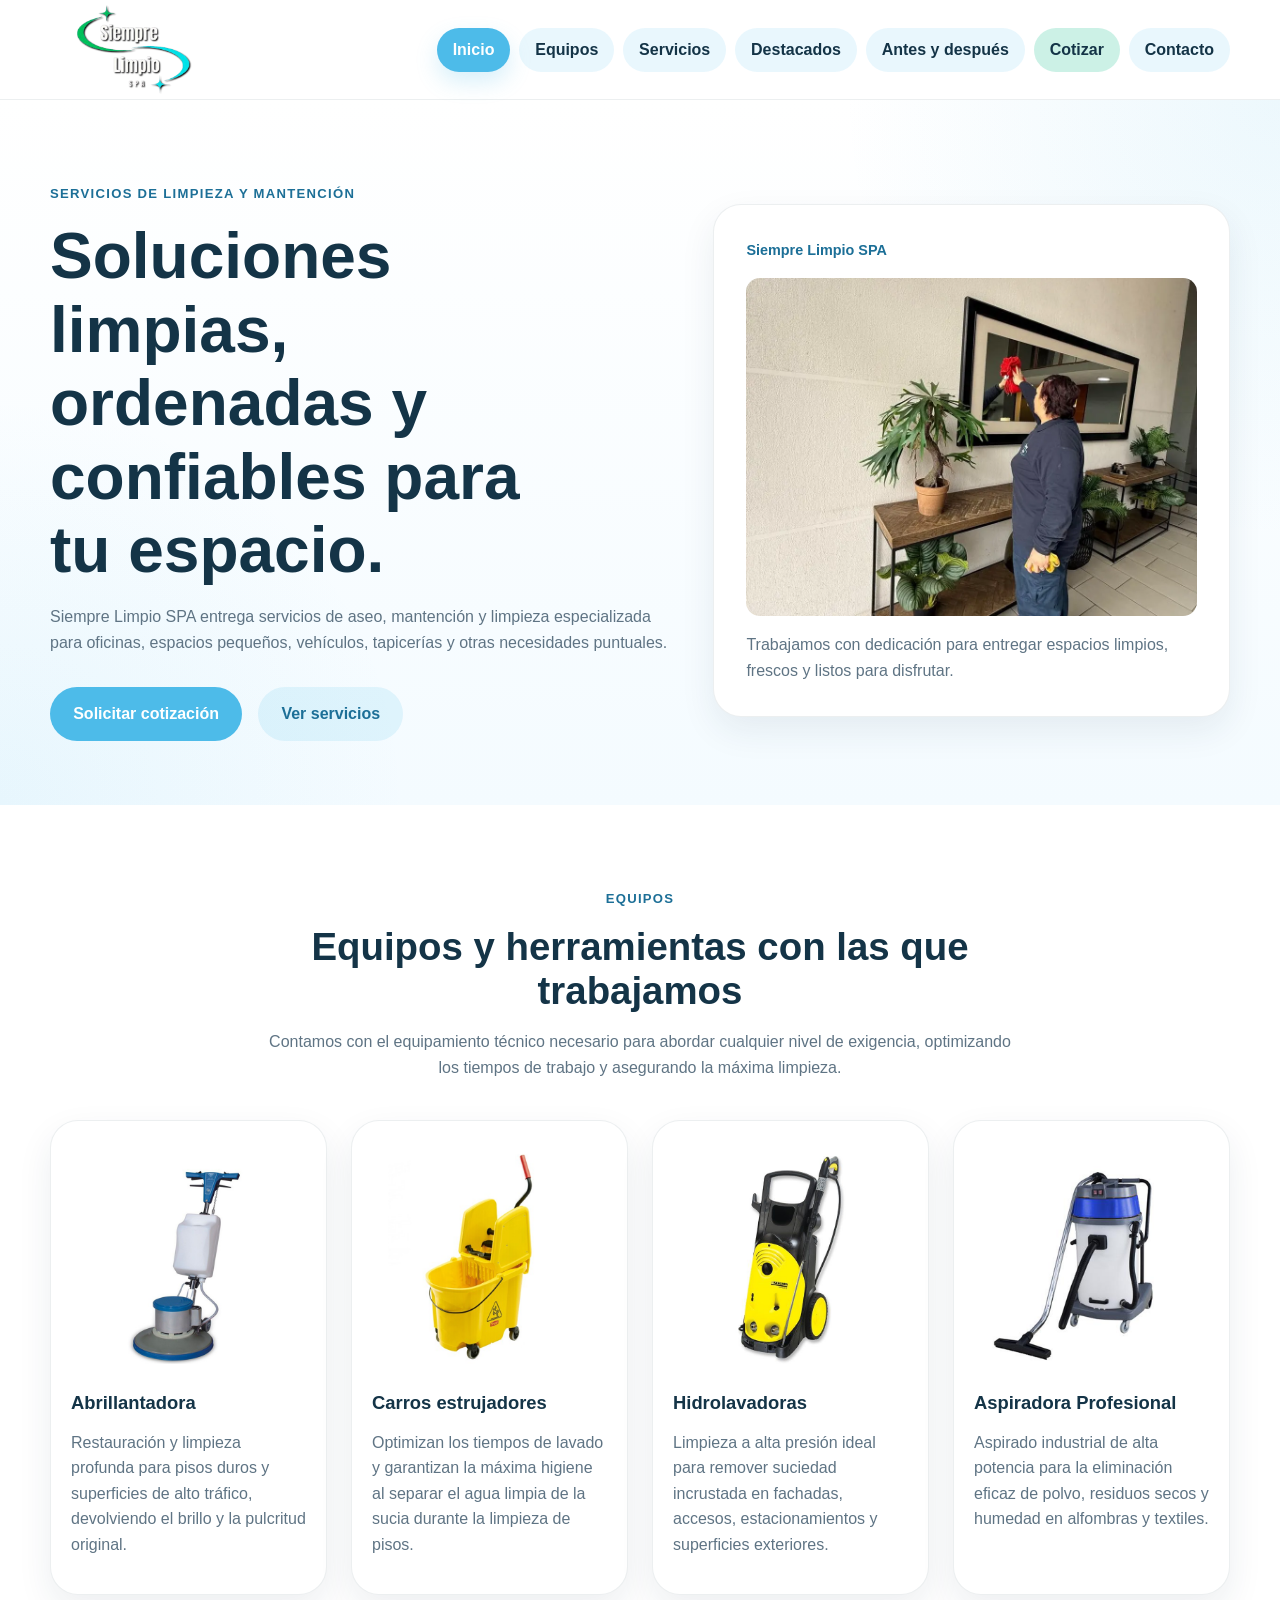
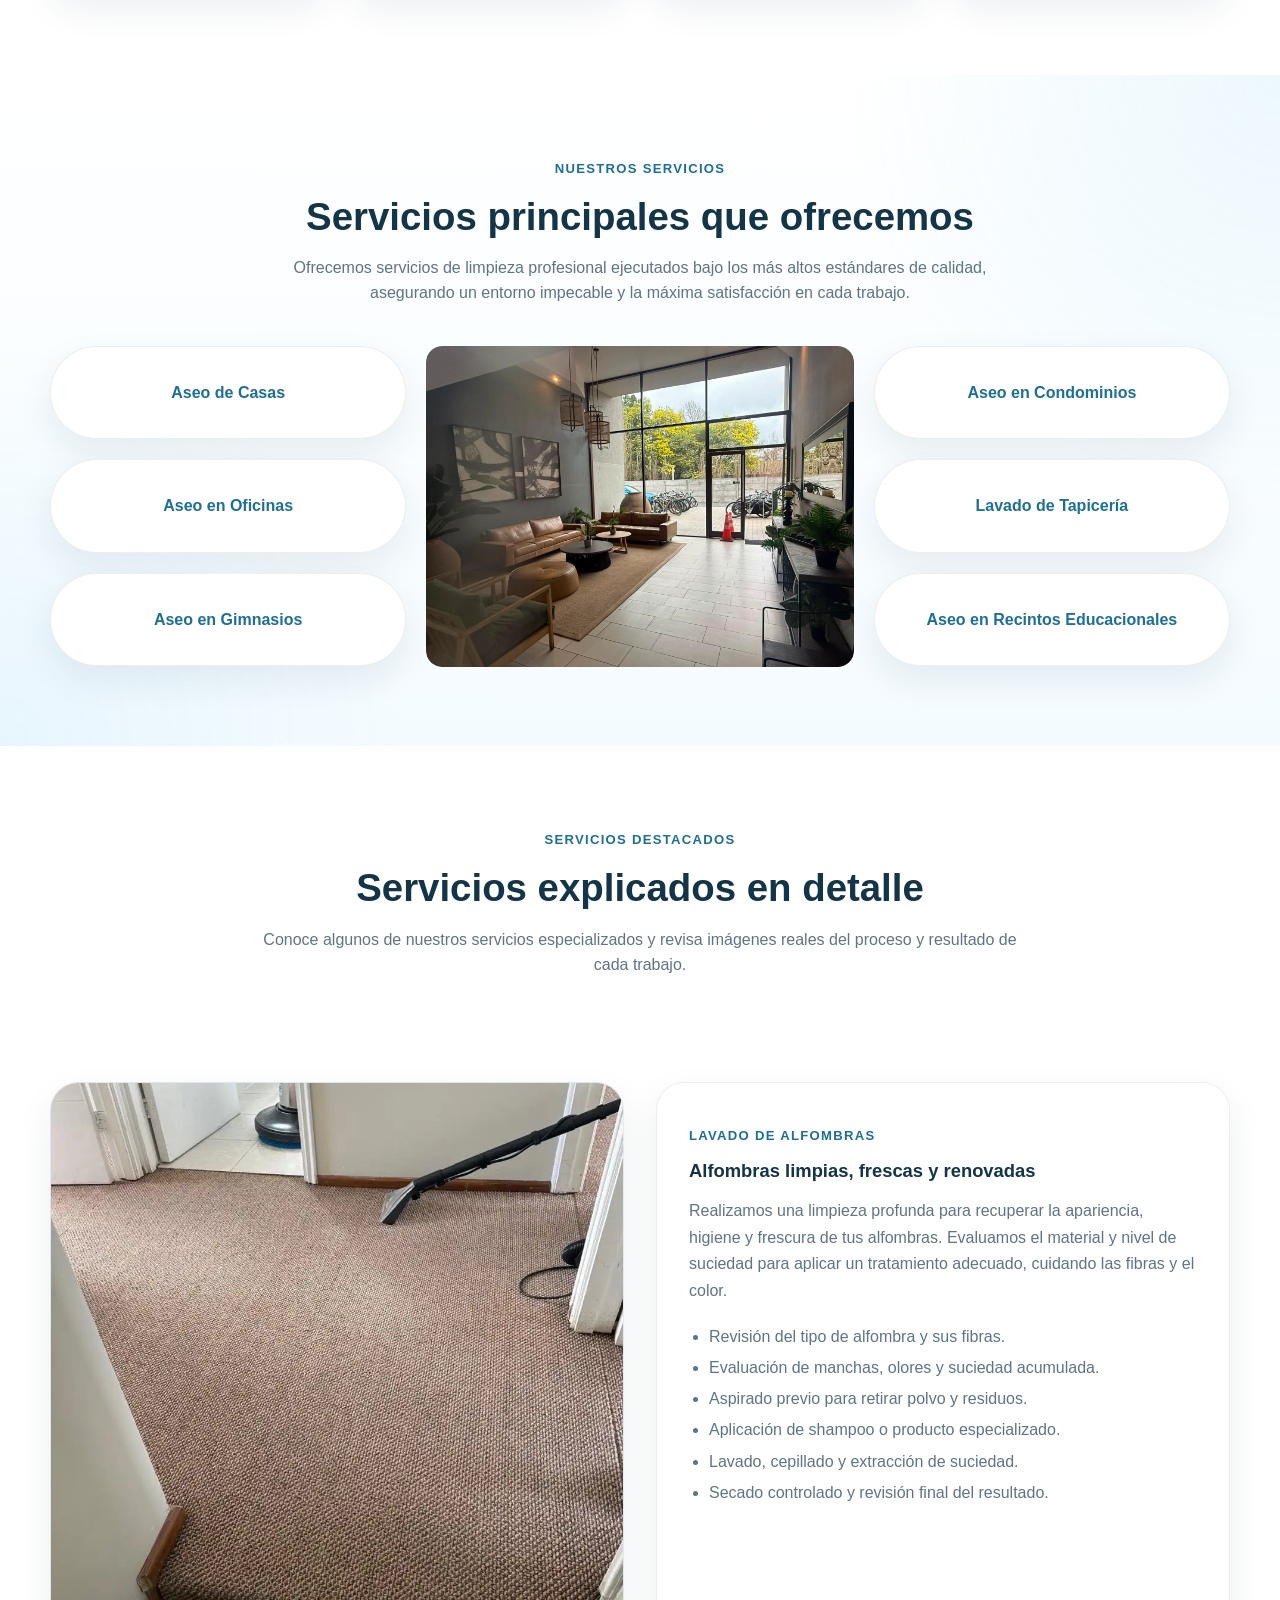
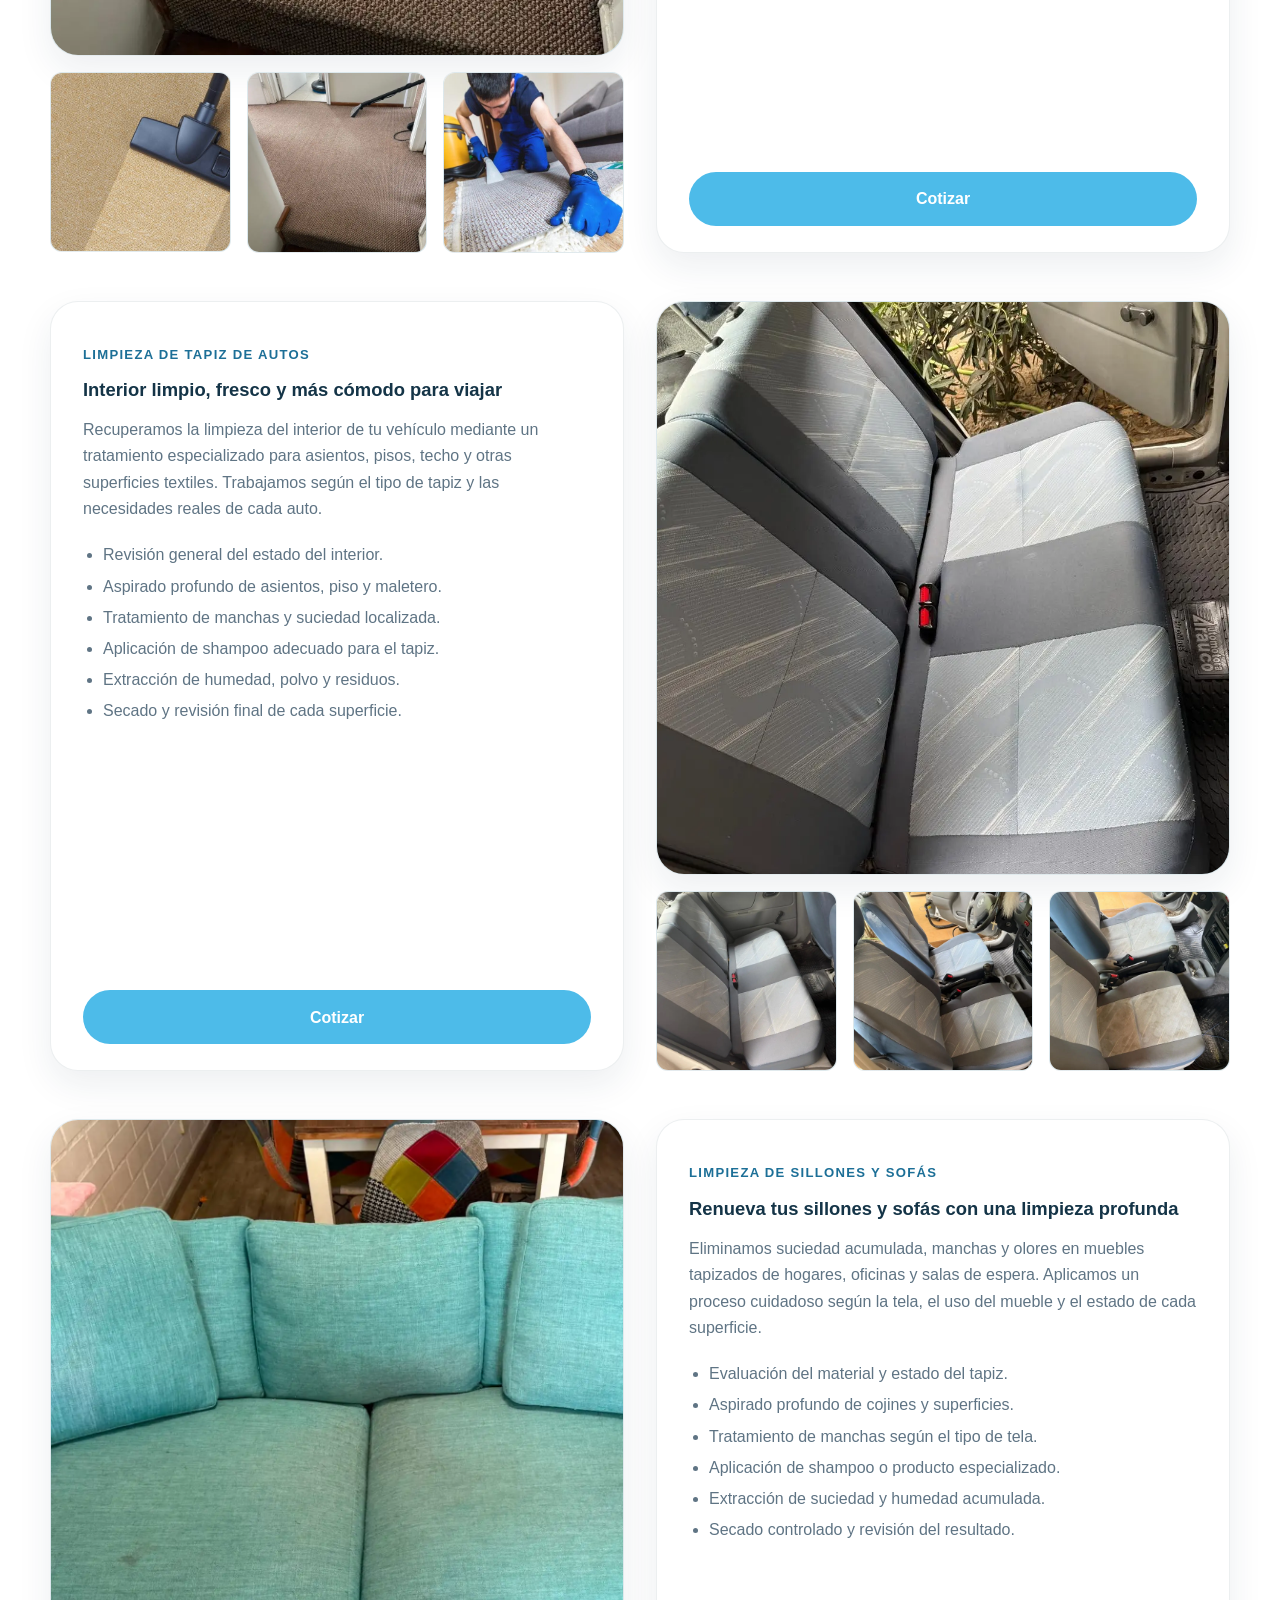
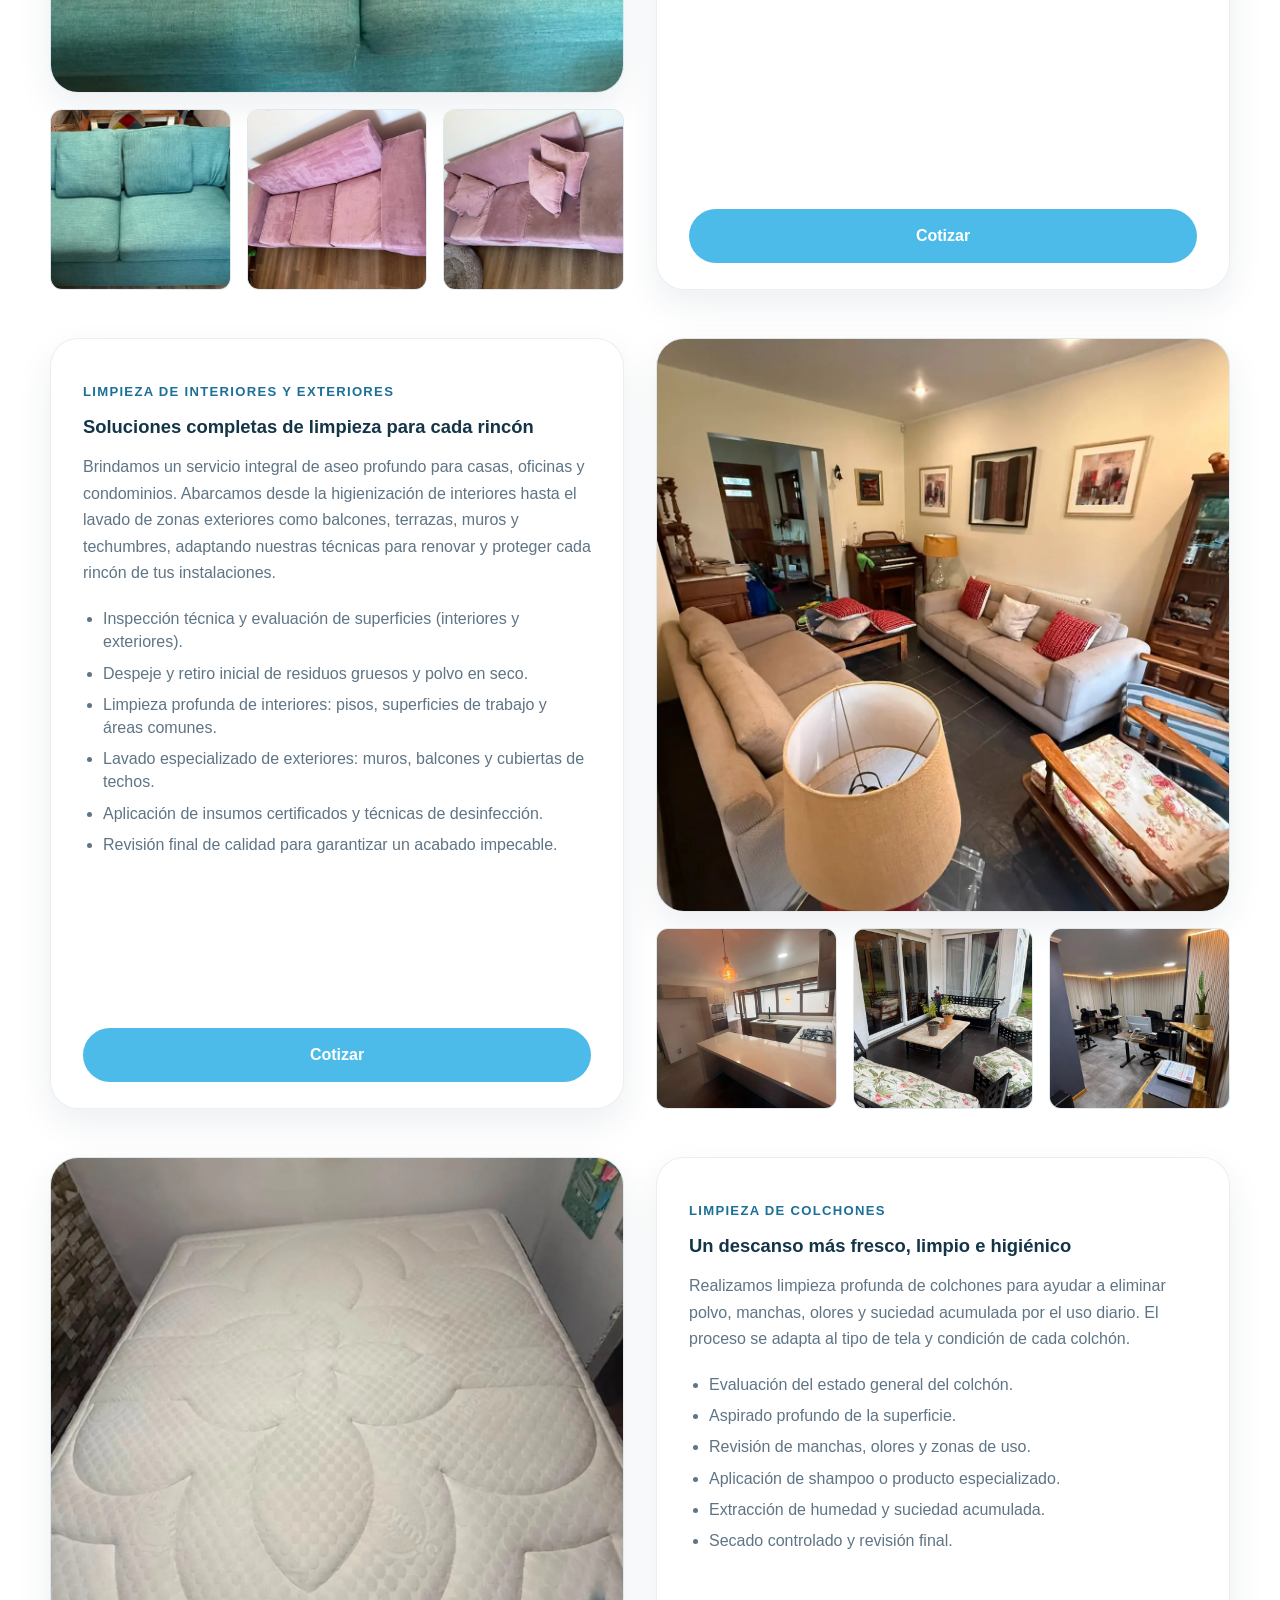
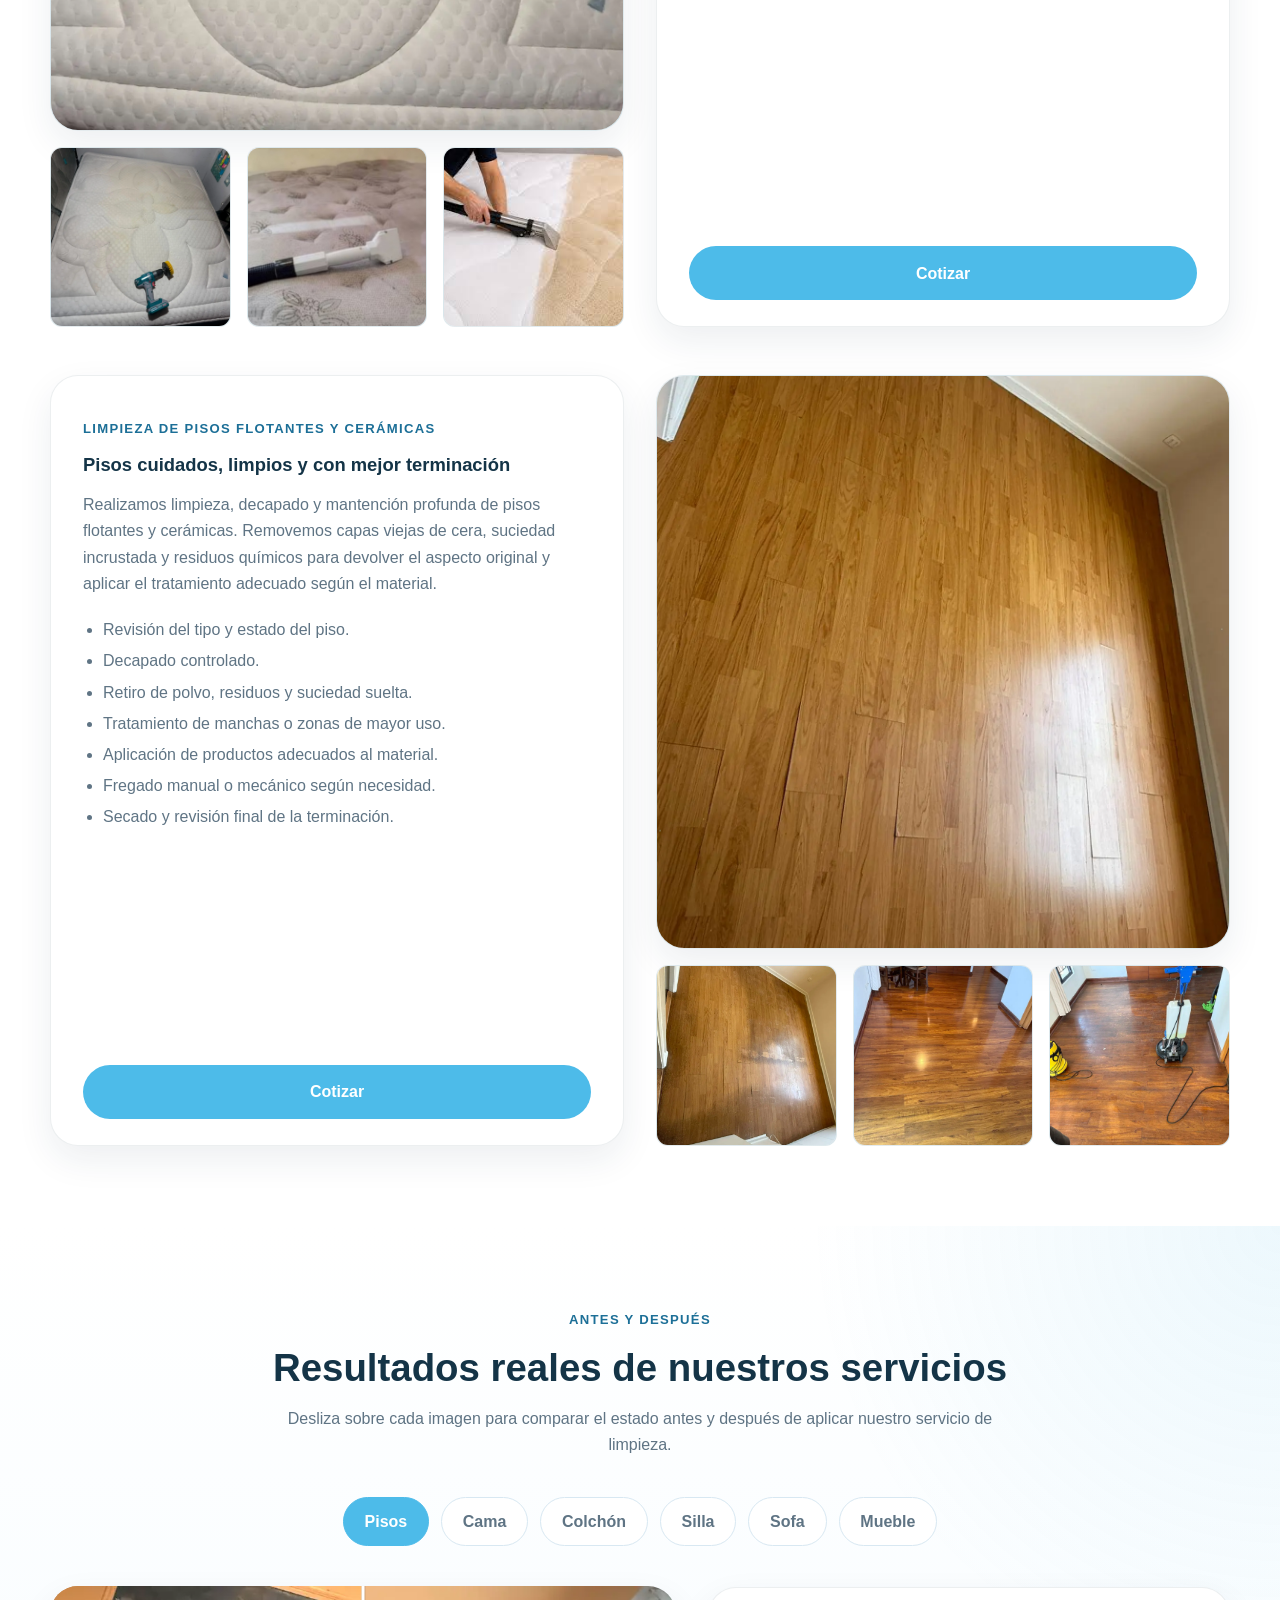
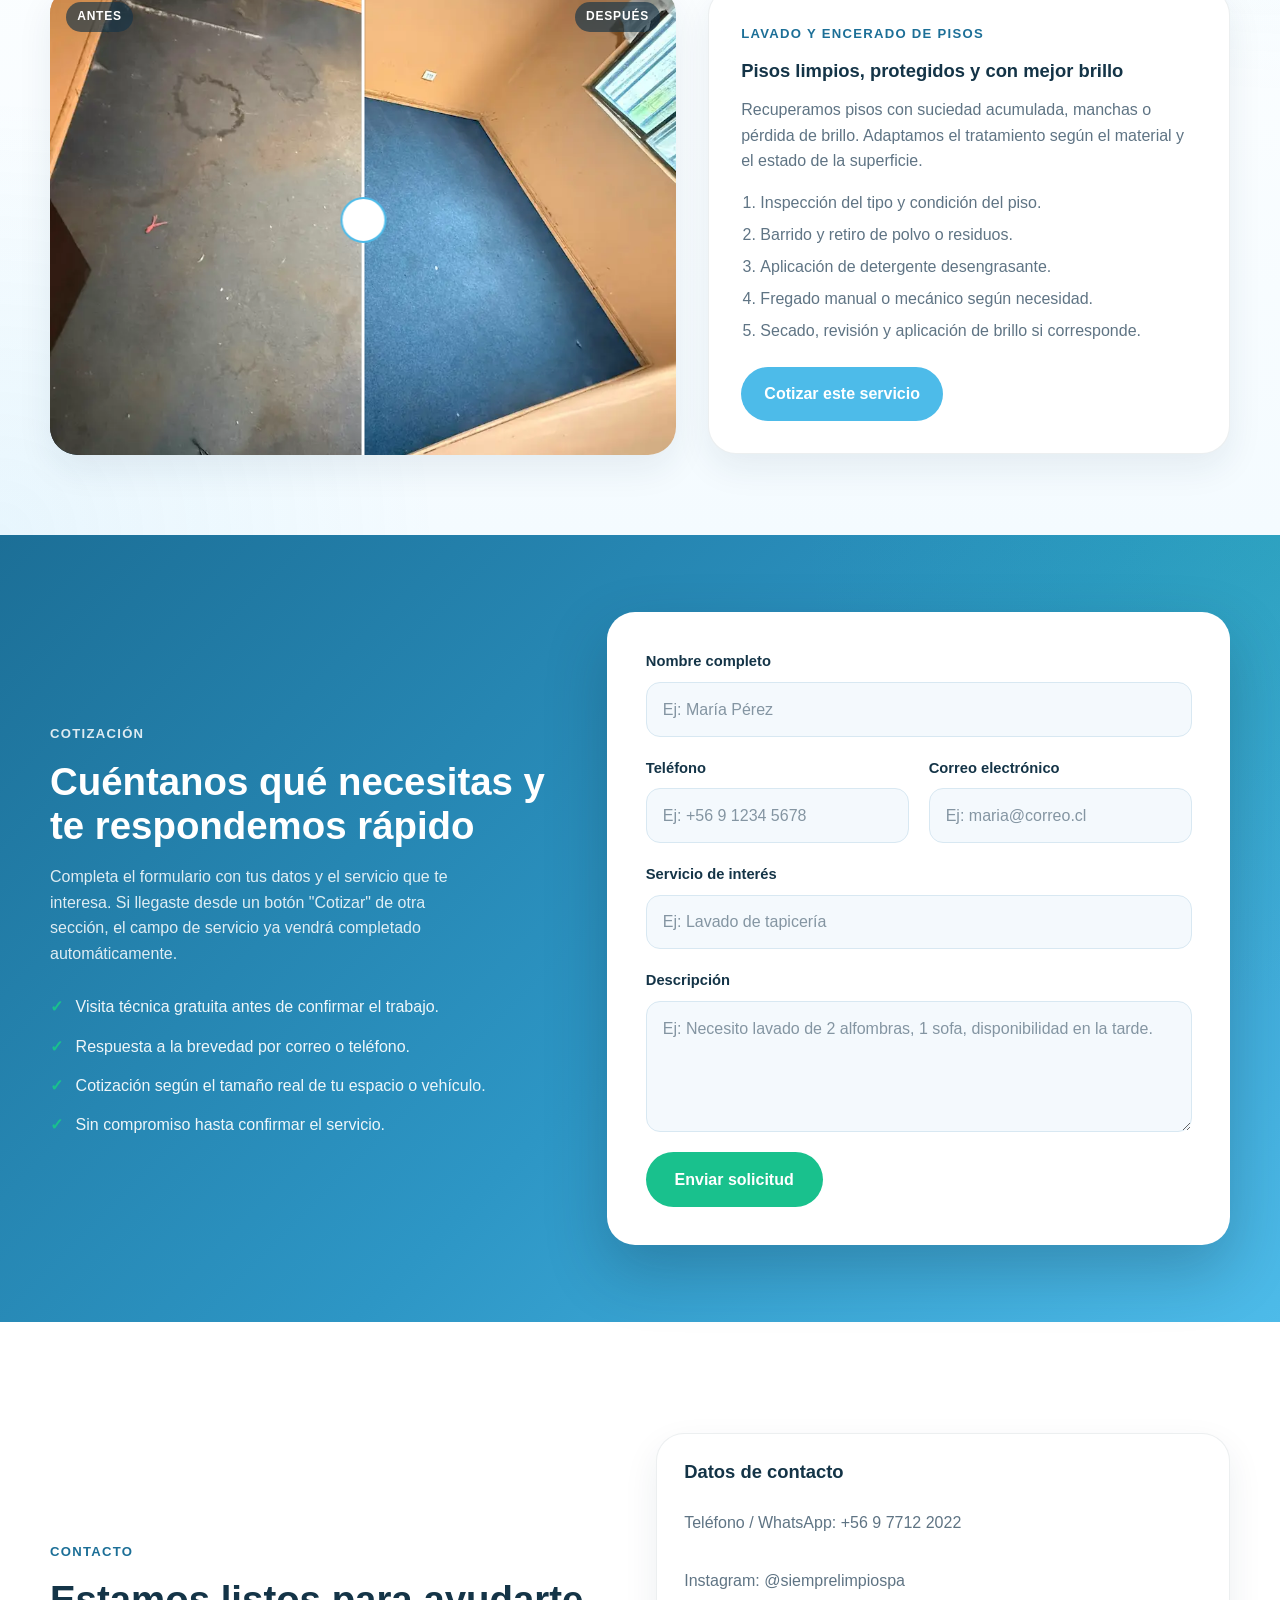
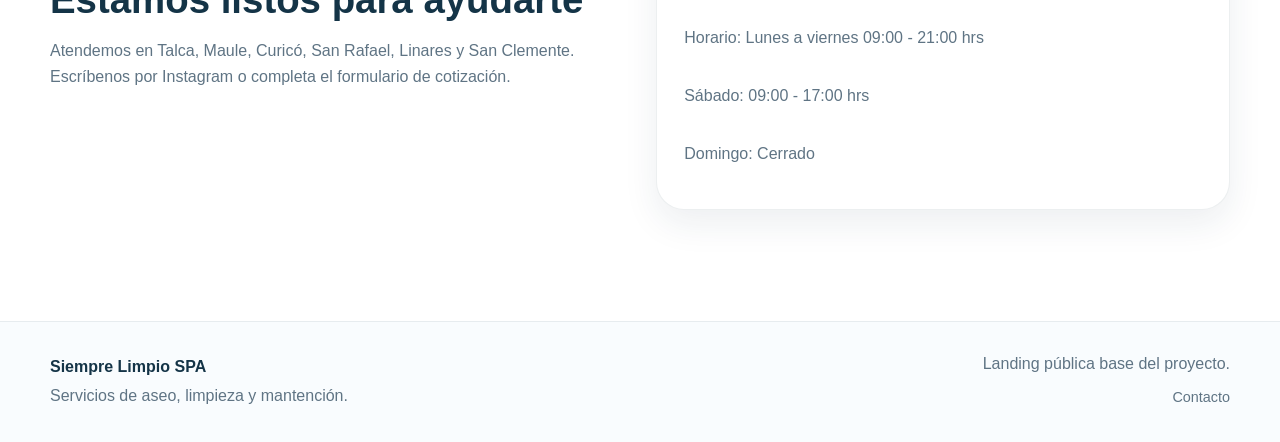
==== commit d00dd9a7: "Se realizaron las modificaciones correspondientes en Docs, imagenes y texto" ====
--- a/docs/index.html
+++ b/docs/index.html
@@ -100,7 +100,7 @@
 
                     <div class="hero-image">
                         <img
-                            src="assets/img/inicio/principio-referencia.jpg"
+                            src="assets/img/inicio/hero.webp"
                             alt="Equipo de Siempre Limpio SPA realizando un servicio de limpieza"
                             width="900"
                             height="675"
@@ -202,7 +202,7 @@
                 <div class="orbit-center">
                     <div class="orbit-image large">
                         <img
-                            src="assets/img/orbita/Imagen-Referencia.jpg"
+                            src="assets/img/orbita/orbita-servicios.webp"
                             alt="Equipo de Siempre Limpio SPA realizando un servicio de limpieza"
                             width="650"
                             height="650"
@@ -379,48 +379,49 @@
                 </div>
             </article>
 
-            <!-- ==================== SILLAS DE COMEDOR ==================== -->
+            <!-- ==================== INTERIORES Y EXTERIORES ==================== -->
             <article class="feature-block reverse">
                 <div class="feature-gallery">
                     <div class="gallery-main">
-                        <img src="assets/img/servicios-destacados/sillas-comedor/silla-azul.jpg" alt="Limpieza de sillas de comedor tapizadas" width="900" height="675" loading="lazy">
+                        <img src="assets/img/servicios-destacados/Interiores-Exteriores/casa.webp" alt="Limpieza de casa" width="900" height="675" loading="lazy">
                     </div>
 
                     <div class="gallery-thumbs" aria-label="Galería de limpieza de sillas de comedor">
                         <button class="thumb gallery-thumb" type="button" aria-label="Ver imagen 2 de limpieza de sillas de comedor">
-                            <img src="assets/img/servicios-destacados/sillas-comedor/silla-1.jpg" alt="Limpieza de tapiz de silla" width="300" height="300" loading="lazy">
+                            <img src="assets/img/servicios-destacados/Interiores-Exteriores/cocina.webp" alt="Limpieza de cocina" width="300" height="300" loading="lazy">
                         </button>
 
                         <button class="thumb gallery-thumb" type="button" aria-label="Ver imagen 3 de limpieza de sillas de comedor">
-                            <img src="assets/img/servicios-destacados/sillas-comedor/silla-2.jpg" alt="Proceso de lavado de silla tapizada" width="300" height="300" loading="lazy">
+                            <img src="assets/img/servicios-destacados/Interiores-Exteriores/exterior.webp" alt="Lavado de exterior casa" width="300" height="300" loading="lazy">
                         </button>
 
                         <button class="thumb gallery-thumb" type="button" aria-label="Ver imagen 4 de limpieza de sillas de comedor">
-                            <img src="assets/img/servicios-destacados/sillas-comedor/silla-3.jpg" alt="Silla tapizada limpia después del servicio" width="300" height="300" loading="lazy">
+                            <img src="assets/img/servicios-destacados/Interiores-Exteriores/oficina.webp" alt="Limpieza  de oficina" width="300" height="300" loading="lazy">
                         </button>
                     </div>
                 </div>
 
                 <div class="feature-content">
-                    <span class="tag">Limpieza de sillas de comedor tapizadas</span>
-                    <h3>Sillas higienizadas para disfrutar cada momento</h3>
+                    <span class="tag">Limpieza de Interiores y Exteriores</span>
+                    <h3>Soluciones completas de limpieza para cada rincón</h3>
 
                     <p>
-                        Limpiamos sillas tapizadas expuestas al uso diario, manchas de alimentos,
-                        polvo y suciedad acumulada. Adaptamos el tratamiento al tipo de tela para
-                        recuperar una apariencia más limpia, fresca y cuidada.
+                        Brindamos un servicio integral de aseo profundo para casas, oficinas y condominios. Abarcamos 
+                        desde la higienización de interiores hasta el lavado de zonas exteriores como balcones, 
+                        terrazas, muros y techumbres, adaptando nuestras técnicas para renovar y proteger cada 
+                        rincón de tus instalaciones.
                     </p>
 
                     <ul class="feature-list">
-                        <li>Revisión del tapiz y tipo de tela.</li>
-                        <li>Aspirado para retirar polvo y migas.</li>
-                        <li>Evaluación de manchas y zonas de mayor uso.</li>
-                        <li>Aplicación de producto según la necesidad.</li>
-                        <li>Limpieza y extracción de suciedad del tapiz.</li>
-                        <li>Secado y control final antes de la entrega.</li>
+                        <li>Inspección técnica y evaluación de superficies (interiores y exteriores).</li>
+                        <li>Despeje y retiro inicial de residuos gruesos y polvo en seco.</li>
+                        <li>Limpieza profunda de interiores: pisos, superficies de trabajo y áreas comunes.</li>
+                        <li>Lavado especializado de exteriores: muros, balcones y cubiertas de techos.</li>
+                        <li>Aplicación de insumos certificados y técnicas de desinfección.</li>
+                        <li>Revisión final de calidad para garantizar un acabado impecable.</li>
                     </ul>
 
-                    <a href="#cotizar" class="btn btn-primary js-cotizar-btn" data-service="Limpieza de sillas de comedor tapizadas">
+                    <a href="#cotizar" class="btn btn-primary js-cotizar-btn" data-service="Limpieza de Interiores y Exteriores">
                         Cotizar
                     </a>
                 </div>
@@ -766,7 +767,7 @@
 
                         <ol class="ba-steps">
                             <li>Evaluación del tapiz y tipo de material.</li>
-                            <li>Aspirado para retirar polvo y residuos.</li>
+                            <li>Aspirado profundo de la superficie.</li>
                             <li>Tratamiento de manchas según la tela.</li>
                             <li>Aplicación de producto de limpieza especializado.</li>
                             <li>Extracción, secado y revisión final.</li>
@@ -868,16 +869,16 @@
                         <span class="tag">Limpieza de muebles</span>
                         <h3>Muebles renovados y listos para disfrutar</h3>
                         <p>
-                            Aplicamos una limpieza adecuada para ayudar a recuperar la apariencia,
-                            frescura e higiene de muebles tapizados de distintos materiales.
+                            Eliminamos suciedad profunda, grasa y polvo acumulado en clósets,
+                            repisas y muebles de cocina. Devuelve la higiene a tu hogar.
                         </p>
 
                         <ol class="ba-steps">
-                            <li>Revisión del material y estado del tapiz.</li>
-                            <li>Aspirado profundo de la superficie.</li>
-                            <li>Identificación de manchas y zonas de uso.</li>
-                            <li>Aplicación de producto según la tela.</li>
-                            <li>Extracción de suciedad, secado y control final.</li>
+                            <li>Revisión del material y estado del mueble.</li>
+                            <li>Retiro de suciedad suelta y residuos.</li>
+                            <li>Tratamiento de manchas, grasa y pegamento.</li>
+                            <li>Aplicación de productos seguros según el material.</li>
+                            <li>Secado profundo y revisión final contigo.</li>
                         </ol>
                         <a href="#cotizar" class="btn btn-primary js-cotizar-btn" data-service="Limpieza de muebles">
                             Cotizar este servicio
